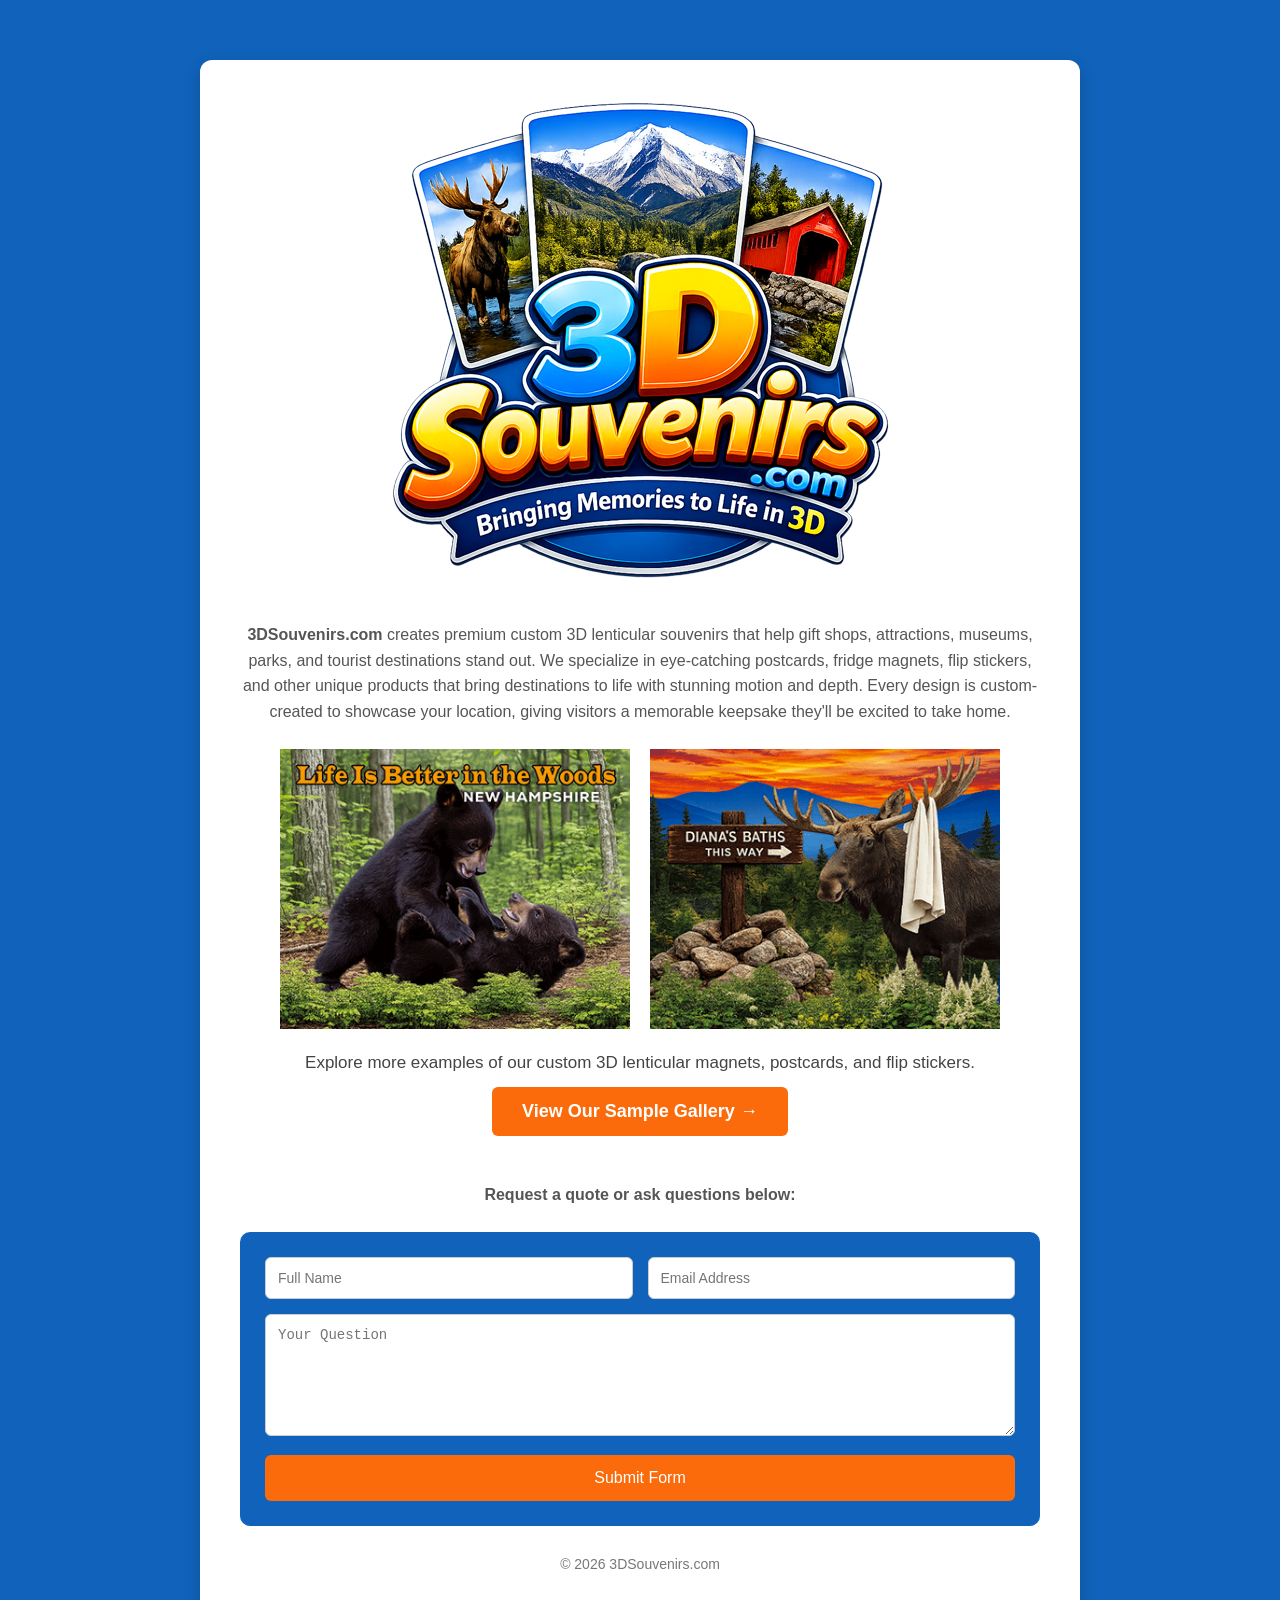
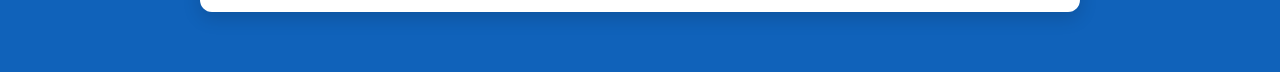
==== index.html @ df586d73 "Update index.html" ====
<!DOCTYPE html>
<html lang="en">
<head>
<meta charset="UTF-8">
<meta name="viewport" content="width=device-width, initial-scale=1.0">
<title>3DSouvenirs.com</title>

<!-- Google tag (gtag.js) -->
<script async src="https://www.googletagmanager.com/gtag/js?id=G-2M84R3ZYTQ"></script>
<script>
window.dataLayer = window.dataLayer || [];
function gtag(){dataLayer.push(arguments);}
gtag('js', new Date());
gtag('config', 'G-2M84R3ZYTQ');
</script>

<style>
body {
    font-family: Arial, sans-serif;
    margin: 0;
    padding: 0;
    background-color: #1062ba;
}

.container {
    max-width: 800px;
    margin: 60px auto;
    background: #ffffff;
    padding: 40px;
    border-radius: 12px;
    box-shadow: 0 6px 18px rgba(0,0,0,0.15);
    text-align: center;
}

img {
    max-width: 100%;
    height: auto;
    margin-bottom: 20px;
}

p {
    font-size: 16px;
    color: #555;
    line-height: 1.6;
    margin-bottom: 25px;
}

/* Sample Gallery */
.bear-gallery {
    display: flex;
    justify-content: center;
    gap: 20px;
    margin-bottom: 20px;
    flex-wrap: wrap;
}

.bear-gallery img {
    width: 48%;
    max-width: 350px;
    height: auto;
    margin-bottom: 0;
}

.sample-intro {
    margin-top: 20px;
    margin-bottom: 10px;
    font-size: 17px;
    color: #444;
}

.sample-button {
    display: inline-block;
    margin: 0 0 30px;
    padding: 14px 30px;
    background-color: #fb6b0b;
    color: #fff;
    text-decoration: none;
    font-size: 18px;
    font-weight: bold;
    border-radius: 6px;
    transition: background-color .2s ease, transform .2s ease;
}

.sample-button:hover {
    background-color: #1062ba;
    transform: translateY(-2px);
}

/* Form */
.form-wrapper {
    background-color: #1062ba;
    padding: 25px;
    border-radius: 10px;
    margin-top: 20px;
}

form {
    text-align: left;
}

.form-row {
    display: flex;
    gap: 15px;
    margin-bottom: 15px;
}

.form-row input {
    flex: 1;
}

input,
textarea {
    width: 100%;
    padding: 12px;
    border: 1px solid #ccc;
    border-radius: 6px;
    font-size: 14px;
    box-sizing: border-box;
    background: #fff;
}

textarea {
    resize: vertical;
}

button {
    width: 100%;
    padding: 14px;
    background-color: #fb6b0b;
    color: white;
    border: none;
    border-radius: 6px;
    font-size: 16px;
    cursor: pointer;
    transition: background-color .2s ease;
}

button:hover {
    background-color: #959595;
}

footer {
    margin-top: 30px;
    font-size: 14px;
    color: #777;
    text-align: center;
}

/* Mobile */
@media (max-width:600px) {

    .bear-gallery img {
        width: 100%;
    }

    .form-row {
        flex-direction: column;
    }

    .sample-button {
        display:block;
    }
}
</style>
</head>

<body>

<div class="container">

    <img src="3DSouvenirs.png" alt="3D Souvenirs">

    <p>
        <strong>3DSouvenirs.com</strong> creates premium custom 3D lenticular souvenirs that help gift shops, attractions, museums, parks, and tourist destinations stand out. We specialize in eye-catching postcards, fridge magnets, flip stickers, and other unique products that bring destinations to life with stunning motion and depth. Every design is custom-created to showcase your location, giving visitors a memorable keepsake they'll be excited to take home.
    </p>

    <div class="bear-gallery">
        <img src="3D-LifeIsBetter.gif" alt="Bear Magnet Sample">
        <img src="3D-DianasBaths.gif" alt="Diana's Baths Magnet Sample">
    </div>

    <p class="sample-intro">
        Explore more examples of our custom 3D lenticular magnets, postcards, and flip stickers.
    </p>

    <a href="/samples/" class="sample-button">
        View Our Sample Gallery →
    </a>

    <p><strong>Request a quote or ask questions below:</strong></p>

    <div class="form-wrapper">

        <form target="_blank" action="https://formsubmit.co/info@3dsouvenirs.com" method="POST">

            <div class="form-row">
                <input type="text" name="name" placeholder="Full Name" required>
                <input type="email" name="email" placeholder="Email Address" required>
            </div>

            <div style="margin-bottom:15px;">
                <textarea name="message" rows="6" placeholder="Your Question" required></textarea>
            </div>

            <button type="submit">Submit Form</button>

        </form>

    </div>

    <footer>
        © 2026 3DSouvenirs.com
    </footer>

</div>

</body>
</html>
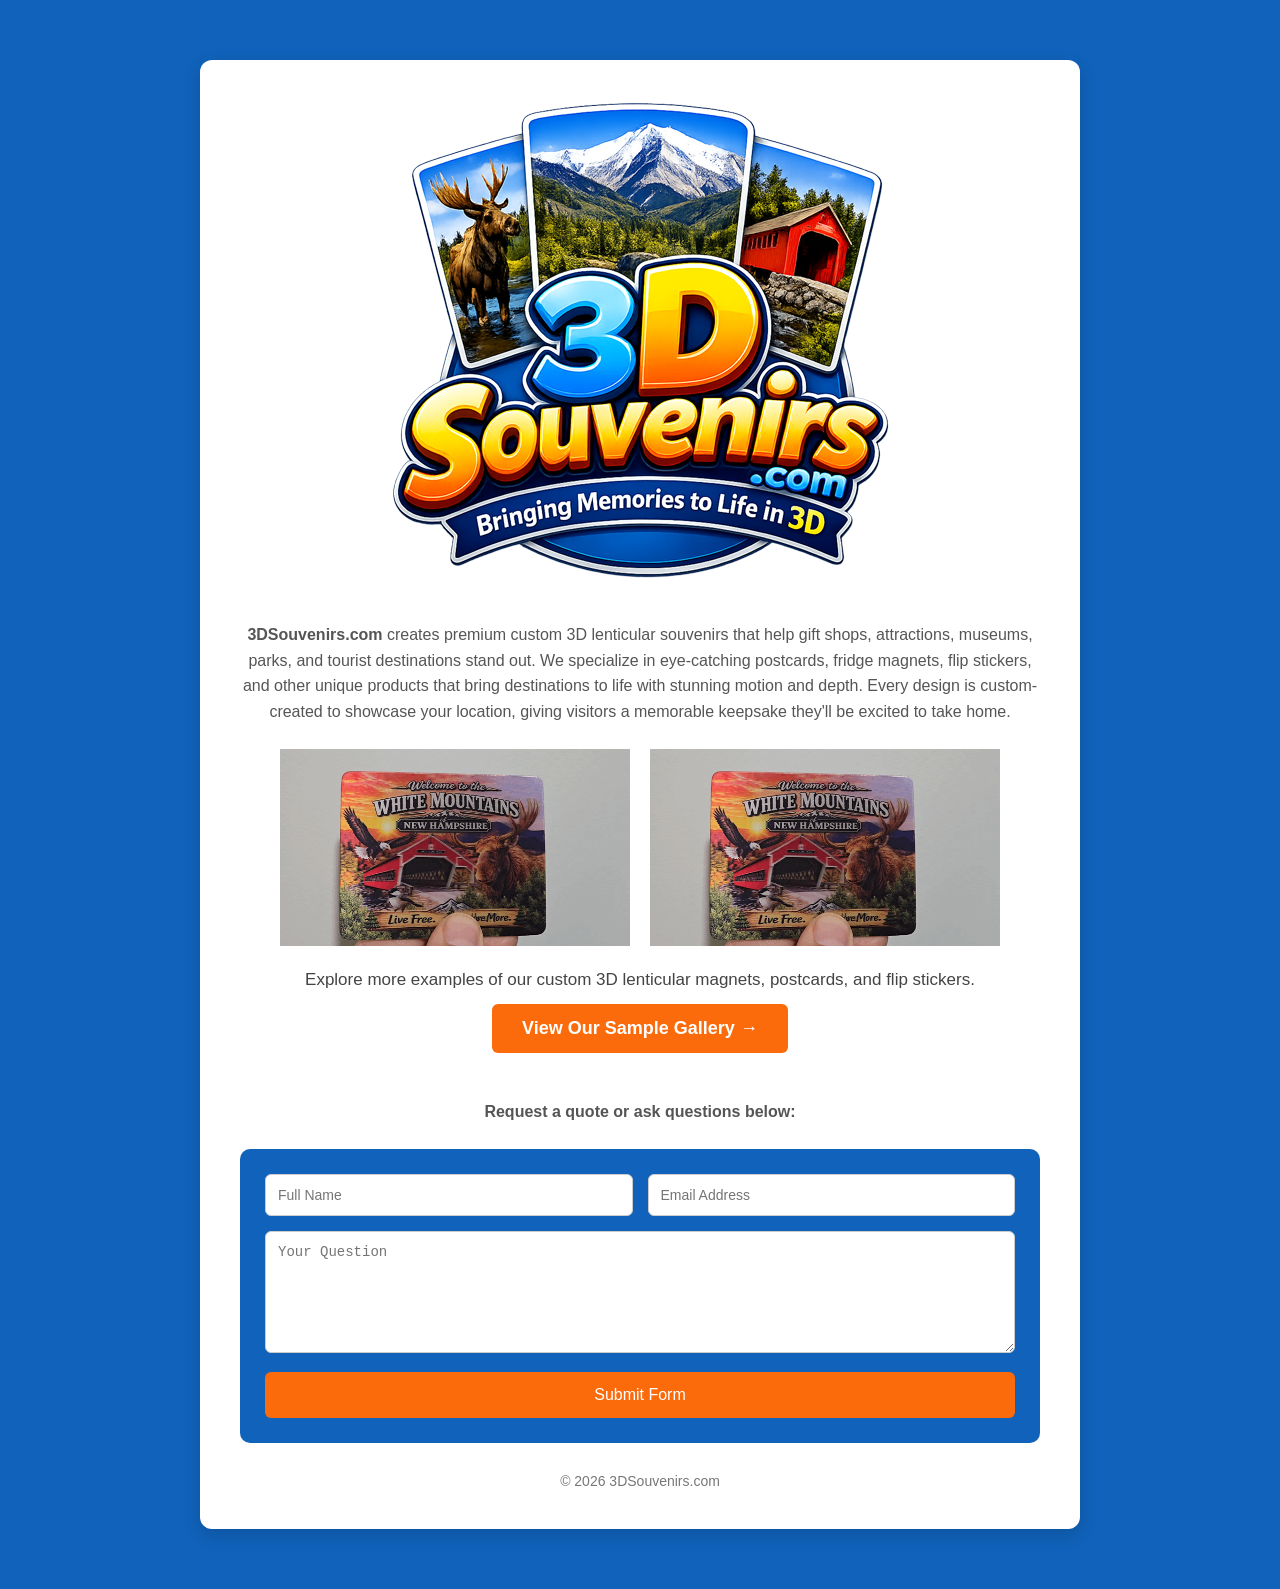
==== commit 56168640: "Replace bottom GIFs with sample.gif" ====
--- a/index.html
+++ b/index.html
@@ -175,8 +175,8 @@
     </p>
 
     <div class="bear-gallery">
-        <img src="3D-LifeIsBetter.gif" alt="Bear Magnet Sample">
-        <img src="3D-DianasBaths.gif" alt="Diana's Baths Magnet Sample">
+        <img src="sample.gif" alt="Sample Magnet">
+        <img src="sample.gif" alt="Sample Magnet">
     </div>
 
     <p class="sample-intro">
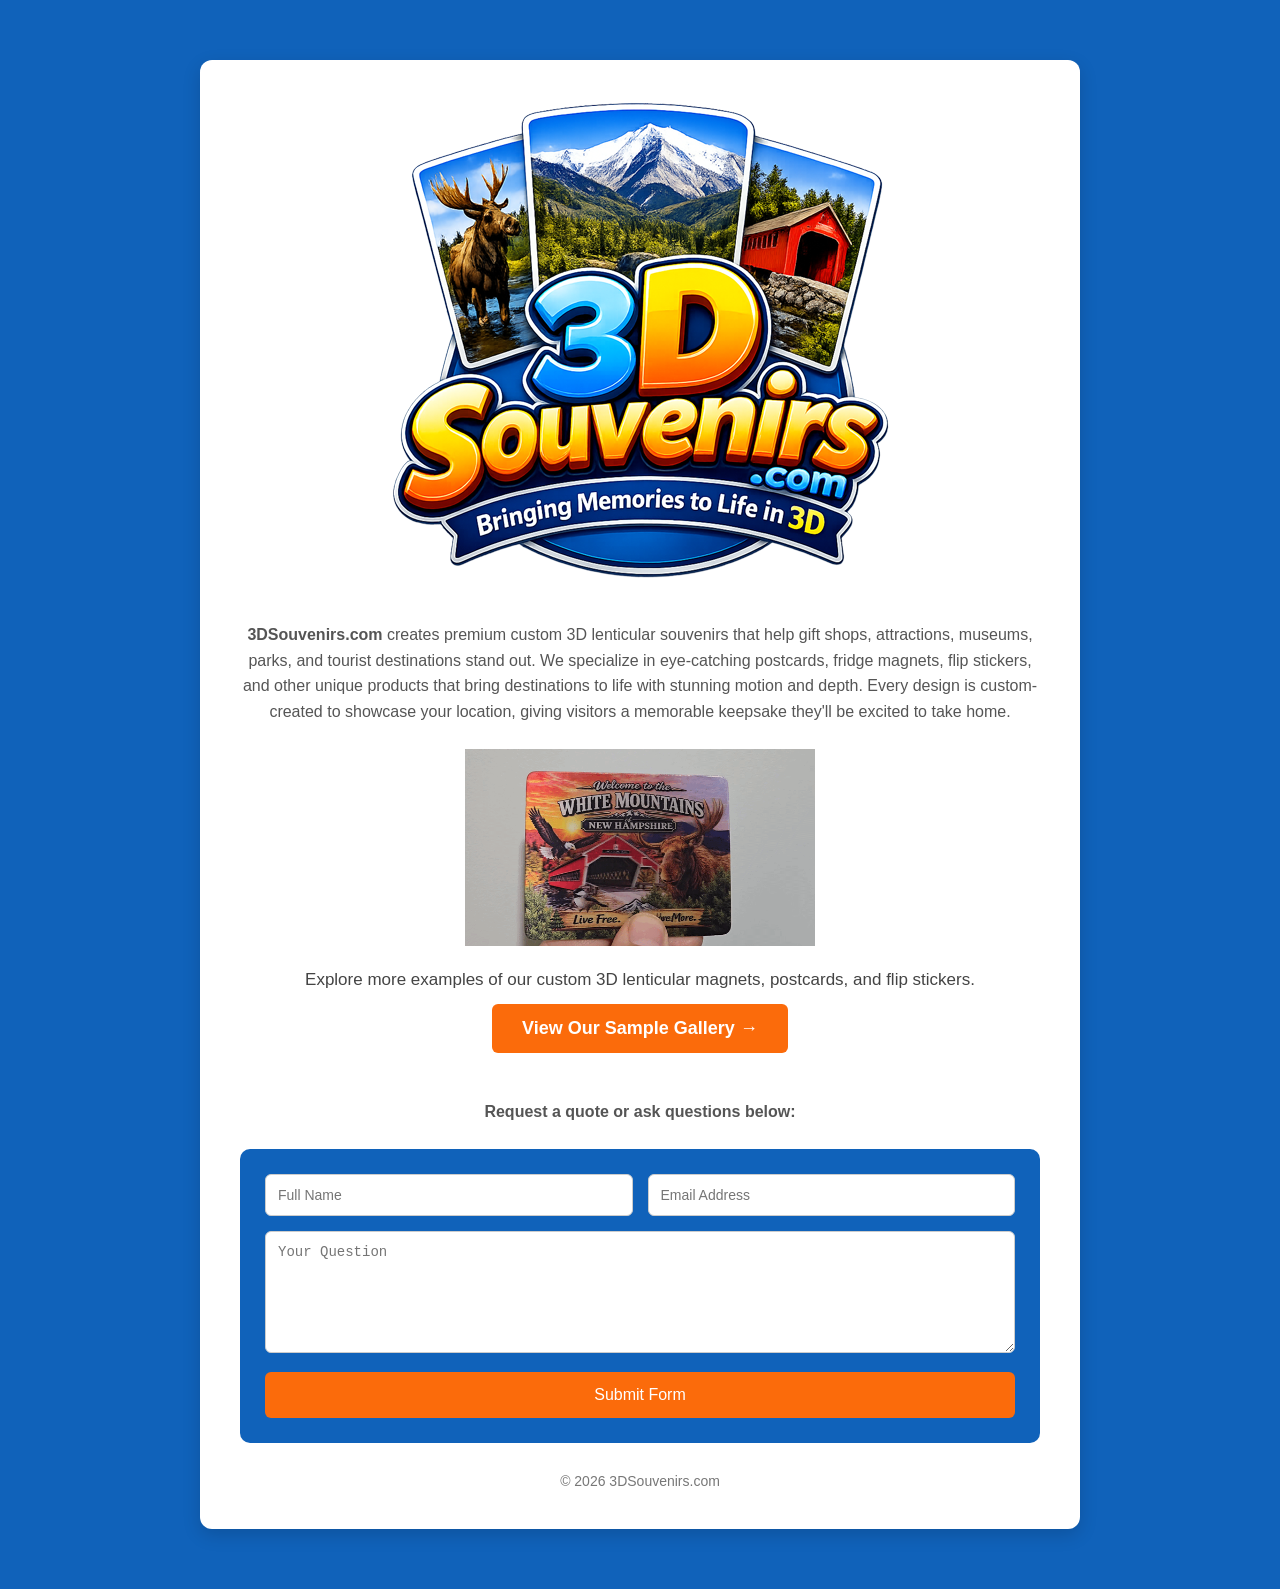
==== commit 7c02d62a: "Remove duplicate image tag in bear-gallery" ====
--- a/index.html
+++ b/index.html
@@ -176,7 +176,6 @@
 
     <div class="bear-gallery">
         <img src="sample.gif" alt="Sample Magnet">
-        <img src="sample.gif" alt="Sample Magnet">
     </div>
 
     <p class="sample-intro">
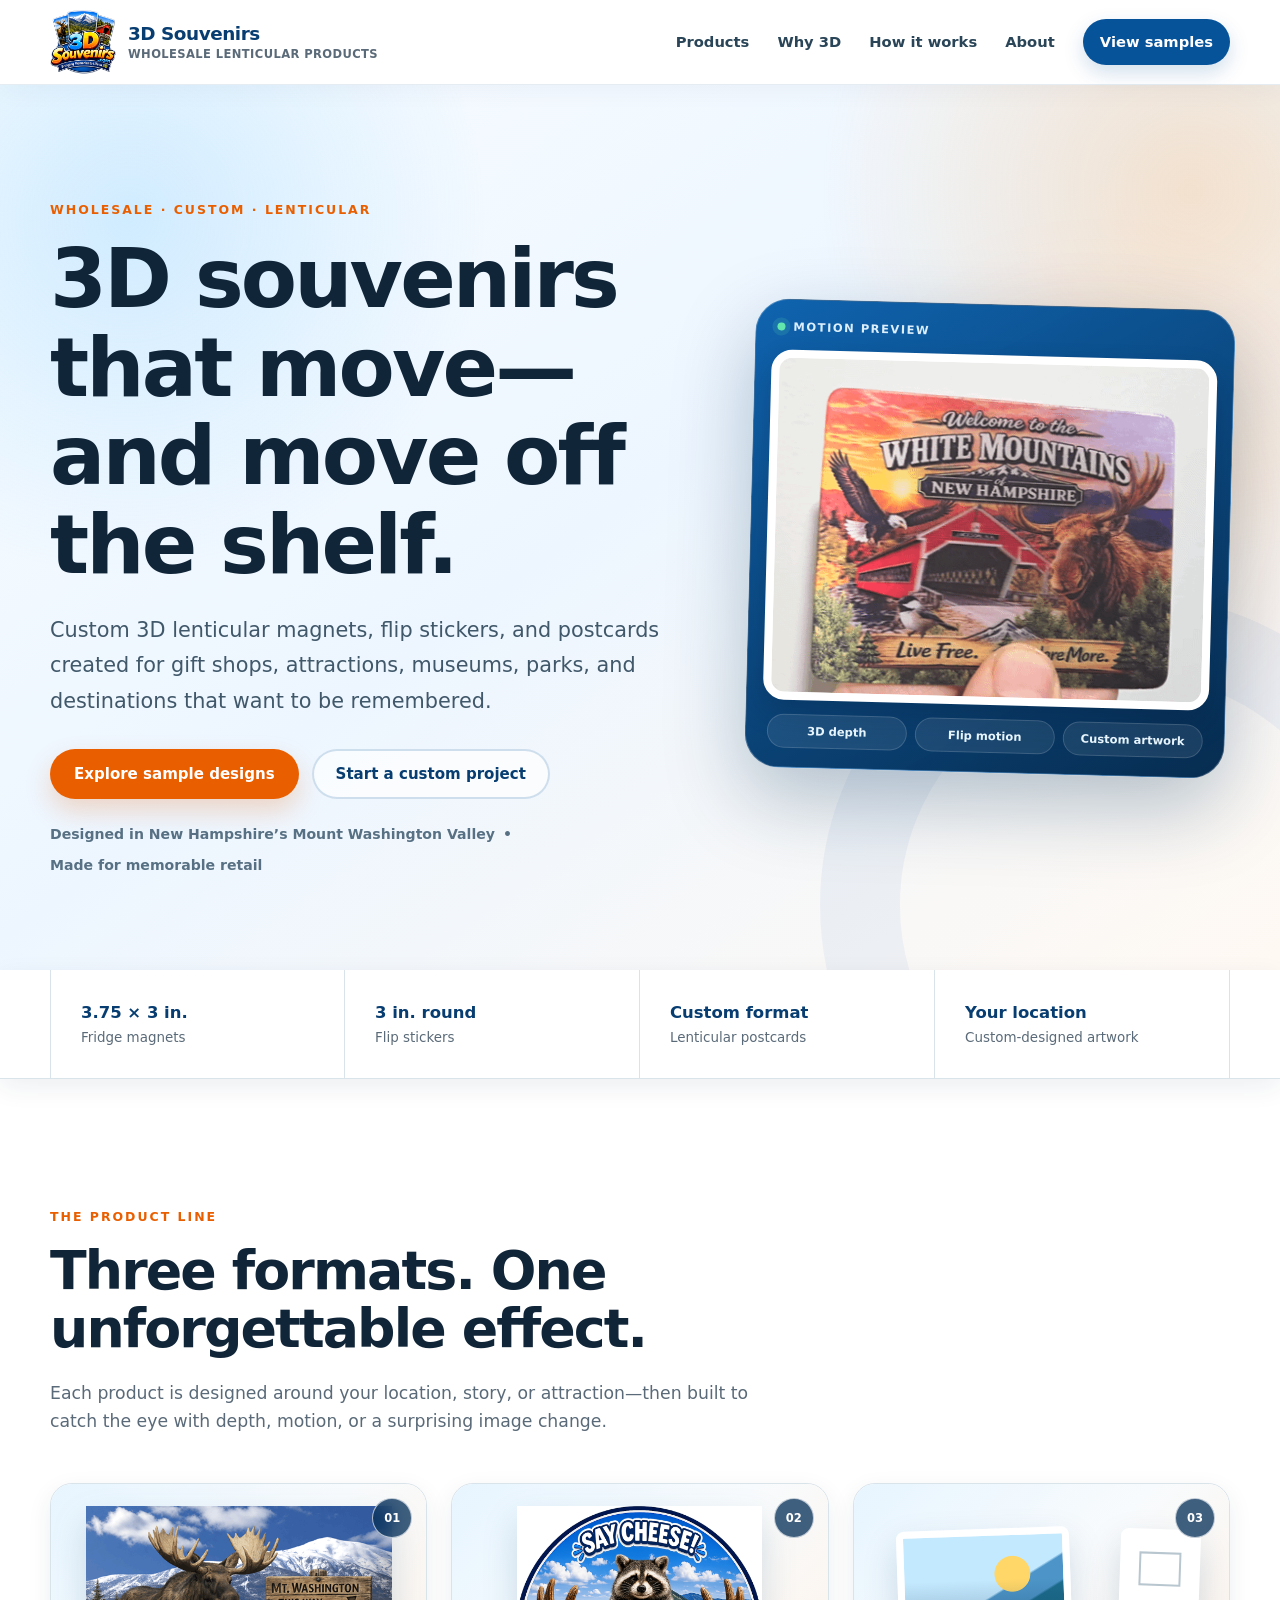
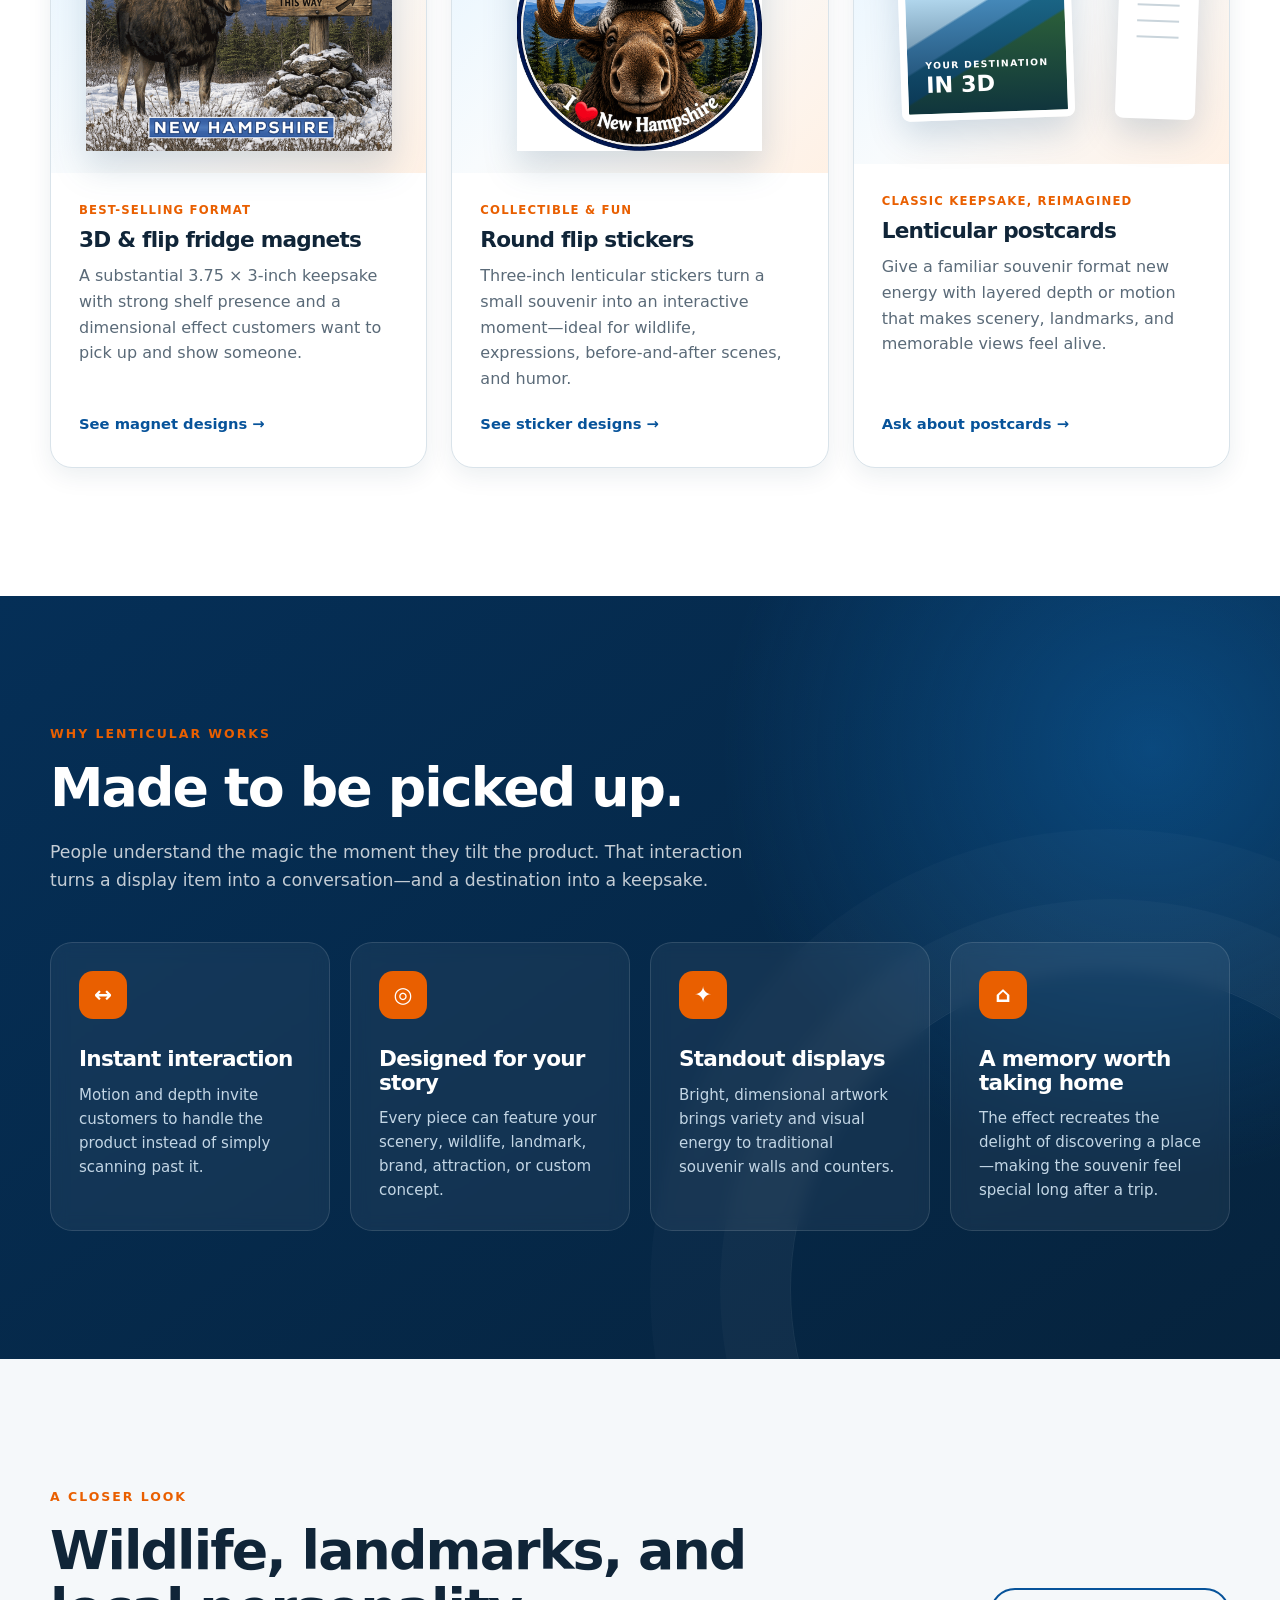
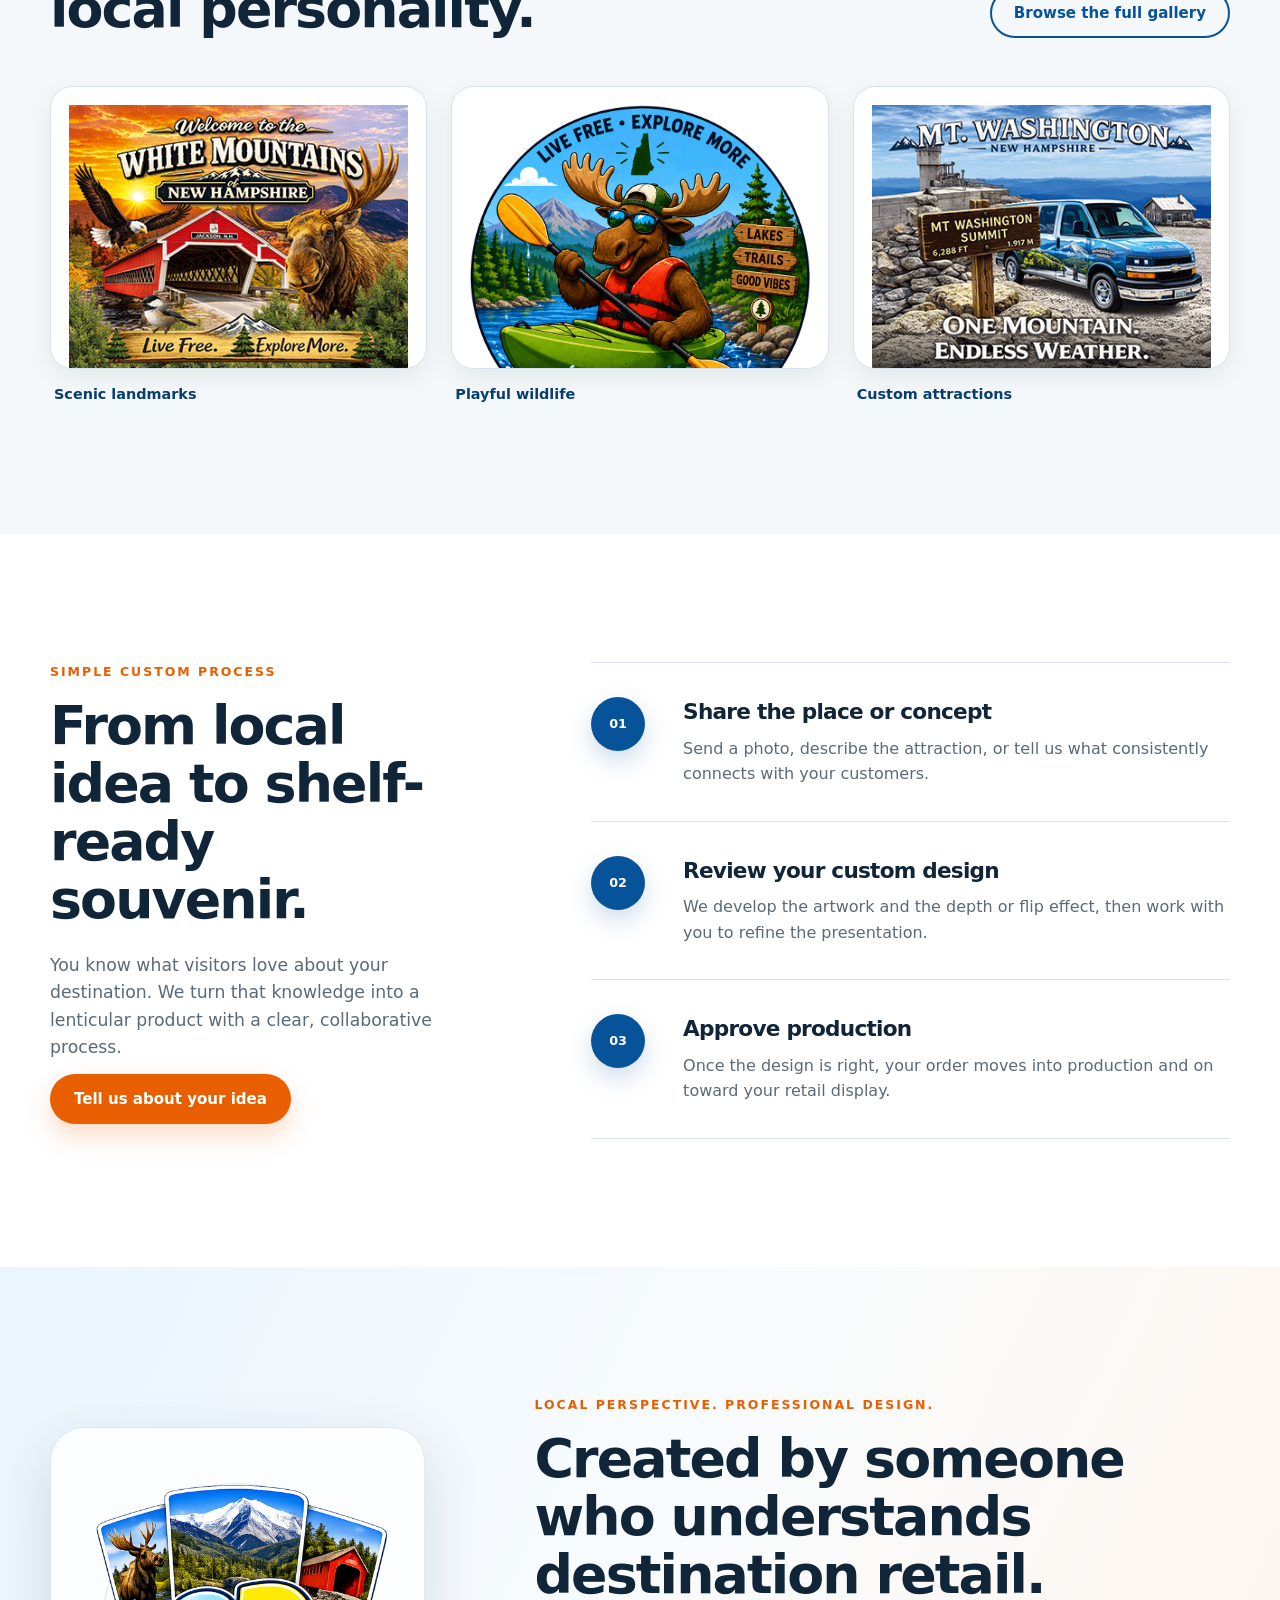
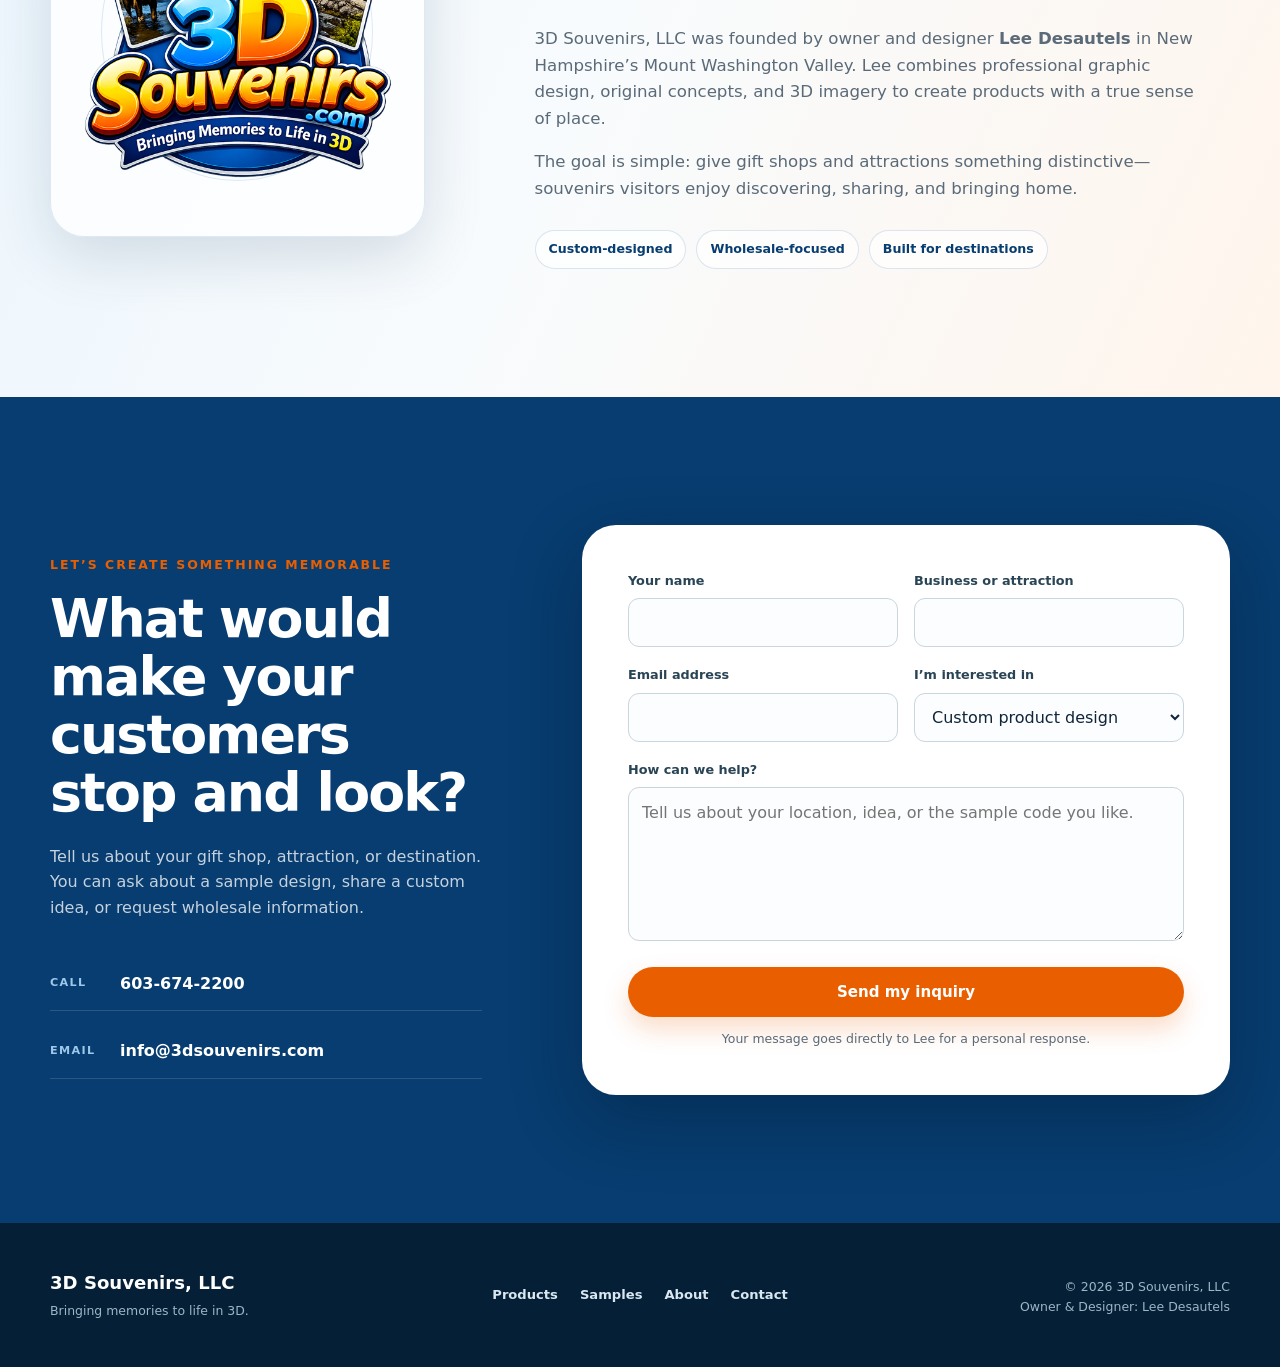
==== commit 7ea00f43: "Redesign wholesale souvenir website" ====
--- a/index.html
+++ b/index.html
@@ -1,217 +1,600 @@
 <!DOCTYPE html>
 <html lang="en">
 <head>
-<meta charset="UTF-8">
-<meta name="viewport" content="width=device-width, initial-scale=1.0">
-<title>3DSouvenirs.com</title>
-
-<!-- Google tag (gtag.js) -->
-<script async src="https://www.googletagmanager.com/gtag/js?id=G-2M84R3ZYTQ"></script>
-<script>
-window.dataLayer = window.dataLayer || [];
-function gtag(){dataLayer.push(arguments);}
-gtag('js', new Date());
-gtag('config', 'G-2M84R3ZYTQ');
-</script>
-
-<style>
-body {
-    font-family: Arial, sans-serif;
-    margin: 0;
-    padding: 0;
-    background-color: #1062ba;
-}
-
-.container {
-    max-width: 800px;
-    margin: 60px auto;
-    background: #ffffff;
-    padding: 40px;
-    border-radius: 12px;
-    box-shadow: 0 6px 18px rgba(0,0,0,0.15);
-    text-align: center;
-}
-
-img {
-    max-width: 100%;
-    height: auto;
-    margin-bottom: 20px;
-}
-
-p {
-    font-size: 16px;
-    color: #555;
-    line-height: 1.6;
-    margin-bottom: 25px;
-}
-
-/* Sample Gallery */
-.bear-gallery {
-    display: flex;
-    justify-content: center;
-    gap: 20px;
-    margin-bottom: 20px;
-    flex-wrap: wrap;
-}
-
-.bear-gallery img {
-    width: 48%;
-    max-width: 350px;
-    height: auto;
-    margin-bottom: 0;
-}
-
-.sample-intro {
-    margin-top: 20px;
-    margin-bottom: 10px;
-    font-size: 17px;
-    color: #444;
-}
-
-.sample-button {
-    display: inline-block;
-    margin: 0 0 30px;
-    padding: 14px 30px;
-    background-color: #fb6b0b;
-    color: #fff;
-    text-decoration: none;
-    font-size: 18px;
-    font-weight: bold;
-    border-radius: 6px;
-    transition: background-color .2s ease, transform .2s ease;
-}
-
-.sample-button:hover {
-    background-color: #1062ba;
-    transform: translateY(-2px);
-}
-
-/* Form */
-.form-wrapper {
-    background-color: #1062ba;
-    padding: 25px;
-    border-radius: 10px;
-    margin-top: 20px;
-}
-
-form {
-    text-align: left;
-}
-
-.form-row {
-    display: flex;
-    gap: 15px;
-    margin-bottom: 15px;
-}
-
-.form-row input {
-    flex: 1;
-}
-
-input,
-textarea {
-    width: 100%;
-    padding: 12px;
-    border: 1px solid #ccc;
-    border-radius: 6px;
-    font-size: 14px;
-    box-sizing: border-box;
-    background: #fff;
-}
-
-textarea {
-    resize: vertical;
-}
-
-button {
-    width: 100%;
-    padding: 14px;
-    background-color: #fb6b0b;
-    color: white;
-    border: none;
-    border-radius: 6px;
-    font-size: 16px;
-    cursor: pointer;
-    transition: background-color .2s ease;
-}
-
-button:hover {
-    background-color: #959595;
-}
-
-footer {
-    margin-top: 30px;
-    font-size: 14px;
-    color: #777;
-    text-align: center;
-}
-
-/* Mobile */
-@media (max-width:600px) {
-
-    .bear-gallery img {
-        width: 100%;
+    <meta charset="UTF-8">
+    <meta name="viewport" content="width=device-width, initial-scale=1">
+
+    <title>Wholesale 3D Lenticular Souvenirs | 3D Souvenirs</title>
+    <meta
+        name="description"
+        content="Custom wholesale 3D lenticular magnets, flip stickers, and postcards for gift shops, attractions, museums, parks, and tourist destinations."
+    >
+    <link rel="canonical" href="https://3dsouvenirs.com/">
+    <meta name="theme-color" content="#07539a">
+
+    <meta property="og:type" content="website">
+    <meta property="og:title" content="Wholesale 3D Lenticular Souvenirs | 3D Souvenirs">
+    <meta
+        property="og:description"
+        content="Custom lenticular souvenirs with eye-catching depth and motion—created to make destinations memorable and help gift-shop displays stand out."
+    >
+    <meta property="og:url" content="https://3dsouvenirs.com/">
+    <meta property="og:image" content="https://3dsouvenirs.com/3DSouvenirs.png">
+    <meta property="og:site_name" content="3D Souvenirs">
+
+    <meta name="twitter:card" content="summary_large_image">
+    <meta name="twitter:title" content="Wholesale 3D Lenticular Souvenirs">
+    <meta
+        name="twitter:description"
+        content="Custom magnets, flip stickers, and postcards for gift shops, attractions, and destinations."
+    >
+    <meta name="twitter:image" content="https://3dsouvenirs.com/3DSouvenirs.png">
+
+    <link rel="icon" href="/3DSouvenirs.png" type="image/png">
+    <link rel="stylesheet" href="/assets/site.css">
+    <script src="/assets/site.js" defer></script>
+
+    <!-- Google tag (gtag.js) -->
+    <script async src="https://www.googletagmanager.com/gtag/js?id=G-2M84R3ZYTQ"></script>
+    <script>
+        window.dataLayer = window.dataLayer || [];
+        function gtag(){dataLayer.push(arguments);}
+        gtag("js", new Date());
+        gtag("config", "G-2M84R3ZYTQ");
+    </script>
+
+    <script type="application/ld+json">
+    {
+        "@context": "https://schema.org",
+        "@type": "Organization",
+        "name": "3D Souvenirs, LLC",
+        "url": "https://3dsouvenirs.com/",
+        "logo": "https://3dsouvenirs.com/3DSouvenirs.png",
+        "email": "info@3dsouvenirs.com",
+        "telephone": "+1-603-674-2200",
+        "founder": {
+            "@type": "Person",
+            "name": "Lee Desautels"
+        },
+        "description": "Custom wholesale 3D lenticular magnets, flip stickers, and postcards for gift shops, attractions, museums, parks, and tourist destinations.",
+        "areaServed": "United States",
+        "knowsAbout": [
+            "3D lenticular magnets",
+            "lenticular flip stickers",
+            "lenticular postcards",
+            "custom wholesale souvenirs"
+        ]
     }
-
-    .form-row {
-        flex-direction: column;
-    }
-
-    .sample-button {
-        display:block;
-    }
-}
-</style>
+    </script>
 </head>
 
 <body>
-
-<div class="container">
-
-    <img src="3DSouvenirs.png" alt="3D Souvenirs">
-
-    <p>
-        <strong>3DSouvenirs.com</strong> creates premium custom 3D lenticular souvenirs that help gift shops, attractions, museums, parks, and tourist destinations stand out. We specialize in eye-catching postcards, fridge magnets, flip stickers, and other unique products that bring destinations to life with stunning motion and depth. Every design is custom-created to showcase your location, giving visitors a memorable keepsake they'll be excited to take home.
-    </p>
-
-    <div class="bear-gallery">
-        <img src="sample.gif" alt="Sample Magnet">
-    </div>
-
-    <p class="sample-intro">
-        Explore more examples of our custom 3D lenticular magnets, postcards, and flip stickers.
-    </p>
-
-    <a href="/samples/" class="sample-button">
-        View Our Sample Gallery →
-    </a>
-
-    <p><strong>Request a quote or ask questions below:</strong></p>
-
-    <div class="form-wrapper">
-
-        <form target="_blank" action="https://formsubmit.co/info@3dsouvenirs.com" method="POST">
-
-            <div class="form-row">
-                <input type="text" name="name" placeholder="Full Name" required>
-                <input type="email" name="email" placeholder="Email Address" required>
-            </div>
-
-            <div style="margin-bottom:15px;">
-                <textarea name="message" rows="6" placeholder="Your Question" required></textarea>
-            </div>
-
-            <button type="submit">Submit Form</button>
-
-        </form>
-
-    </div>
-
-    <footer>
-        © 2026 3DSouvenirs.com
+    <a class="skip-link" href="#main-content">Skip to main content</a>
+
+    <header class="site-header">
+        <div class="shell header-inner">
+            <a class="brand" href="/" aria-label="3D Souvenirs home">
+                <img
+                    class="brand-logo"
+                    src="/3DSouvenirs.png"
+                    width="500"
+                    height="482"
+                    alt=""
+                >
+                <span class="brand-copy">
+                    <strong>3D Souvenirs</strong>
+                    <span>Wholesale lenticular products</span>
+                </span>
+            </a>
+
+            <button
+                class="menu-toggle"
+                type="button"
+                aria-expanded="false"
+                aria-controls="site-navigation"
+            >
+                <span class="menu-toggle-label">Menu</span>
+                <span class="menu-lines" aria-hidden="true"></span>
+            </button>
+
+            <nav class="site-nav" id="site-navigation" aria-label="Primary navigation">
+                <a href="#products">Products</a>
+                <a href="#why-3d">Why 3D</a>
+                <a href="#process">How it works</a>
+                <a href="#about">About</a>
+                <a class="nav-cta" href="/samples/">View samples</a>
+            </nav>
+        </div>
+    </header>
+
+    <main id="main-content">
+        <section class="hero">
+            <div class="shell hero-grid">
+                <div class="hero-copy">
+                    <p class="eyebrow">Wholesale · Custom · Lenticular</p>
+                    <h1>3D souvenirs that move—and move off the shelf.</h1>
+                    <p class="hero-intro">
+                        Custom 3D lenticular magnets, flip stickers, and postcards
+                        created for gift shops, attractions, museums, parks, and
+                        destinations that want to be remembered.
+                    </p>
+
+                    <div class="button-row">
+                        <a class="button button-primary" href="/samples/">
+                            Explore sample designs
+                        </a>
+                        <a class="button button-secondary" href="#contact">
+                            Start a custom project
+                        </a>
+                    </div>
+
+                    <p class="hero-note">
+                        Designed in New Hampshire’s Mount Washington Valley
+                        <span aria-hidden="true">•</span>
+                        Made for memorable retail
+                    </p>
+                </div>
+
+                <div class="hero-visual" aria-label="Animated lenticular souvenir example">
+                    <div class="motion-card">
+                        <div class="motion-card-topline">
+                            <span class="live-dot" aria-hidden="true"></span>
+                            Motion preview
+                        </div>
+                        <div class="motion-frame">
+                            <img
+                                src="/sample.gif"
+                                width="464"
+                                height="360"
+                                alt="Animated example showing the changing view of a custom lenticular souvenir"
+                            >
+                        </div>
+                        <div class="motion-features" aria-label="Product features">
+                            <span>3D depth</span>
+                            <span>Flip motion</span>
+                            <span>Custom artwork</span>
+                        </div>
+                    </div>
+                </div>
+            </div>
+        </section>
+
+        <section class="spec-strip" aria-label="Core product formats">
+            <div class="shell spec-grid">
+                <div>
+                    <strong>3.75 × 3 in.</strong>
+                    <span>Fridge magnets</span>
+                </div>
+                <div>
+                    <strong>3 in. round</strong>
+                    <span>Flip stickers</span>
+                </div>
+                <div>
+                    <strong>Custom format</strong>
+                    <span>Lenticular postcards</span>
+                </div>
+                <div>
+                    <strong>Your location</strong>
+                    <span>Custom-designed artwork</span>
+                </div>
+            </div>
+        </section>
+
+        <section class="section" id="products">
+            <div class="shell">
+                <div class="section-heading">
+                    <p class="eyebrow">The product line</p>
+                    <h2>Three formats. One unforgettable effect.</h2>
+                    <p>
+                        Each product is designed around your location, story, or
+                        attraction—then built to catch the eye with depth, motion,
+                        or a surprising image change.
+                    </p>
+                </div>
+
+                <div class="product-grid">
+                    <article class="product-card">
+                        <div class="product-number" aria-hidden="true">01</div>
+                        <div class="product-image landscape">
+                            <img
+                                src="/samples/moose_washington.gif"
+                                width="500"
+                                height="400"
+                                loading="lazy"
+                                decoding="async"
+                                alt="Animated Mount Washington moose magnet design"
+                            >
+                        </div>
+                        <div class="product-card-copy">
+                            <p class="product-kicker">Best-selling format</p>
+                            <h3>3D &amp; flip fridge magnets</h3>
+                            <p>
+                                A substantial 3.75 × 3-inch keepsake with strong
+                                shelf presence and a dimensional effect customers
+                                want to pick up and show someone.
+                            </p>
+                            <a class="text-link" href="/samples/#magnets">
+                                See magnet designs <span aria-hidden="true">→</span>
+                            </a>
+                        </div>
+                    </article>
+
+                    <article class="product-card">
+                        <div class="product-number" aria-hidden="true">02</div>
+                        <div class="product-image">
+                            <img
+                                src="/samples/say_cheese_sticker.gif"
+                                width="900"
+                                height="900"
+                                loading="lazy"
+                                decoding="async"
+                                alt="Animated moose and raccoon flip sticker design"
+                            >
+                        </div>
+                        <div class="product-card-copy">
+                            <p class="product-kicker">Collectible &amp; fun</p>
+                            <h3>Round flip stickers</h3>
+                            <p>
+                                Three-inch lenticular stickers turn a small souvenir
+                                into an interactive moment—ideal for wildlife,
+                                expressions, before-and-after scenes, and humor.
+                            </p>
+                            <a class="text-link" href="/samples/#stickers">
+                                See sticker designs <span aria-hidden="true">→</span>
+                            </a>
+                        </div>
+                    </article>
+
+                    <article class="product-card">
+                        <div class="product-number" aria-hidden="true">03</div>
+                        <div class="postcard-visual" aria-hidden="true">
+                            <div class="postcard-scene">
+                                <span>YOUR DESTINATION</span>
+                                <strong>IN 3D</strong>
+                            </div>
+                            <div class="postcard-lines">
+                                <i></i><i></i><i></i>
+                            </div>
+                        </div>
+                        <div class="product-card-copy">
+                            <p class="product-kicker">Classic keepsake, reimagined</p>
+                            <h3>Lenticular postcards</h3>
+                            <p>
+                                Give a familiar souvenir format new energy with
+                                layered depth or motion that makes scenery,
+                                landmarks, and memorable views feel alive.
+                            </p>
+                            <a class="text-link" href="#contact">
+                                Ask about postcards <span aria-hidden="true">→</span>
+                            </a>
+                        </div>
+                    </article>
+                </div>
+            </div>
+        </section>
+
+        <section class="section section-dark" id="why-3d">
+            <div class="shell">
+                <div class="section-heading section-heading-light">
+                    <p class="eyebrow">Why lenticular works</p>
+                    <h2>Made to be picked up.</h2>
+                    <p>
+                        People understand the magic the moment they tilt the
+                        product. That interaction turns a display item into a
+                        conversation—and a destination into a keepsake.
+                    </p>
+                </div>
+
+                <div class="benefit-grid">
+                    <article>
+                        <span class="benefit-icon" aria-hidden="true">↔</span>
+                        <h3>Instant interaction</h3>
+                        <p>
+                            Motion and depth invite customers to handle the product
+                            instead of simply scanning past it.
+                        </p>
+                    </article>
+                    <article>
+                        <span class="benefit-icon" aria-hidden="true">◎</span>
+                        <h3>Designed for your story</h3>
+                        <p>
+                            Every piece can feature your scenery, wildlife,
+                            landmark, brand, attraction, or custom concept.
+                        </p>
+                    </article>
+                    <article>
+                        <span class="benefit-icon" aria-hidden="true">✦</span>
+                        <h3>Standout displays</h3>
+                        <p>
+                            Bright, dimensional artwork brings variety and visual
+                            energy to traditional souvenir walls and counters.
+                        </p>
+                    </article>
+                    <article>
+                        <span class="benefit-icon" aria-hidden="true">⌂</span>
+                        <h3>A memory worth taking home</h3>
+                        <p>
+                            The effect recreates the delight of discovering a
+                            place—making the souvenir feel special long after a trip.
+                        </p>
+                    </article>
+                </div>
+            </div>
+        </section>
+
+        <section class="section featured-section" aria-labelledby="featured-title">
+            <div class="shell">
+                <div class="section-heading split-heading">
+                    <div>
+                        <p class="eyebrow">A closer look</p>
+                        <h2 id="featured-title">Wildlife, landmarks, and local personality.</h2>
+                    </div>
+                    <a class="button button-outline" href="/samples/">
+                        Browse the full gallery
+                    </a>
+                </div>
+
+                <div class="featured-grid">
+                    <figure>
+                        <div>
+                            <img
+                                src="/samples/covered_bridge.gif"
+                                width="375"
+                                height="300"
+                                loading="lazy"
+                                decoding="async"
+                                alt="Animated New Hampshire covered bridge magnet"
+                            >
+                        </div>
+                        <figcaption>Scenic landmarks</figcaption>
+                    </figure>
+                    <figure>
+                        <div>
+                            <img
+                                src="/samples/paddle_moose.gif"
+                                width="900"
+                                height="900"
+                                loading="lazy"
+                                decoding="async"
+                                alt="Animated New Hampshire paddle moose sticker"
+                            >
+                        </div>
+                        <figcaption>Playful wildlife</figcaption>
+                    </figure>
+                    <figure>
+                        <div>
+                            <img
+                                src="/samples/auto_road.gif"
+                                width="375"
+                                height="300"
+                                loading="lazy"
+                                decoding="async"
+                                alt="Animated Mount Washington Auto Road magnet"
+                            >
+                        </div>
+                        <figcaption>Custom attractions</figcaption>
+                    </figure>
+                </div>
+            </div>
+        </section>
+
+        <section class="section process-section" id="process">
+            <div class="shell process-layout">
+                <div class="section-heading">
+                    <p class="eyebrow">Simple custom process</p>
+                    <h2>From local idea to shelf-ready souvenir.</h2>
+                    <p>
+                        You know what visitors love about your destination. We turn
+                        that knowledge into a lenticular product with a clear,
+                        collaborative process.
+                    </p>
+                    <a class="button button-primary" href="#contact">
+                        Tell us about your idea
+                    </a>
+                </div>
+
+                <ol class="process-list">
+                    <li>
+                        <span>01</span>
+                        <div>
+                            <h3>Share the place or concept</h3>
+                            <p>
+                                Send a photo, describe the attraction, or tell us
+                                what consistently connects with your customers.
+                            </p>
+                        </div>
+                    </li>
+                    <li>
+                        <span>02</span>
+                        <div>
+                            <h3>Review your custom design</h3>
+                            <p>
+                                We develop the artwork and the depth or flip effect,
+                                then work with you to refine the presentation.
+                            </p>
+                        </div>
+                    </li>
+                    <li>
+                        <span>03</span>
+                        <div>
+                            <h3>Approve production</h3>
+                            <p>
+                                Once the design is right, your order moves into
+                                production and on toward your retail display.
+                            </p>
+                        </div>
+                    </li>
+                </ol>
+            </div>
+        </section>
+
+        <section class="section about-section" id="about">
+            <div class="shell about-grid">
+                <div class="about-mark">
+                    <img
+                        src="/3DSouvenirs.png"
+                        width="500"
+                        height="482"
+                        loading="lazy"
+                        alt="3D Souvenirs — Bringing Memories to Life in 3D"
+                    >
+                </div>
+                <div>
+                    <p class="eyebrow">Local perspective. Professional design.</p>
+                    <h2>Created by someone who understands destination retail.</h2>
+                    <p>
+                        3D Souvenirs, LLC was founded by owner and designer
+                        <strong>Lee Desautels</strong> in New Hampshire’s Mount
+                        Washington Valley. Lee combines professional graphic design,
+                        original concepts, and 3D imagery to create products with a
+                        true sense of place.
+                    </p>
+                    <p>
+                        The goal is simple: give gift shops and attractions something
+                        distinctive—souvenirs visitors enjoy discovering, sharing,
+                        and bringing home.
+                    </p>
+                    <div class="about-points" aria-label="Company strengths">
+                        <span>Custom-designed</span>
+                        <span>Wholesale-focused</span>
+                        <span>Built for destinations</span>
+                    </div>
+                </div>
+            </div>
+        </section>
+
+        <section class="contact-section" id="contact">
+            <div class="shell contact-grid">
+                <div class="contact-copy">
+                    <p class="eyebrow">Let’s create something memorable</p>
+                    <h2>What would make your customers stop and look?</h2>
+                    <p>
+                        Tell us about your gift shop, attraction, or destination.
+                        You can ask about a sample design, share a custom idea, or
+                        request wholesale information.
+                    </p>
+
+                    <div class="contact-details">
+                        <a href="tel:+16036742200">
+                            <span>Call</span>
+                            603-674-2200
+                        </a>
+                        <a href="mailto:info@3dsouvenirs.com">
+                            <span>Email</span>
+                            info@3dsouvenirs.com
+                        </a>
+                    </div>
+                </div>
+
+                <div class="form-panel">
+                    <form action="https://formsubmit.co/info@3dsouvenirs.com" method="POST">
+                        <input
+                            type="hidden"
+                            name="_subject"
+                            value="New inquiry from 3DSouvenirs.com"
+                        >
+                        <input type="hidden" name="_template" value="table">
+                        <input type="hidden" name="_captcha" value="false">
+                        <input
+                            type="hidden"
+                            name="_next"
+                            value="https://3dsouvenirs.com/thanks/"
+                        >
+                        <input
+                            class="honeypot"
+                            type="text"
+                            name="_honey"
+                            tabindex="-1"
+                            autocomplete="off"
+                            aria-hidden="true"
+                        >
+
+                        <div class="form-row">
+                            <div class="field">
+                                <label for="name">Your name</label>
+                                <input
+                                    id="name"
+                                    type="text"
+                                    name="name"
+                                    autocomplete="name"
+                                    required
+                                >
+                            </div>
+                            <div class="field">
+                                <label for="business">Business or attraction</label>
+                                <input
+                                    id="business"
+                                    type="text"
+                                    name="business"
+                                    autocomplete="organization"
+                                >
+                            </div>
+                        </div>
+
+                        <div class="form-row">
+                            <div class="field">
+                                <label for="email">Email address</label>
+                                <input
+                                    id="email"
+                                    type="email"
+                                    name="email"
+                                    autocomplete="email"
+                                    required
+                                >
+                            </div>
+                            <div class="field">
+                                <label for="interest">I’m interested in</label>
+                                <select id="interest" name="interest">
+                                    <option value="Custom product design">Custom product design</option>
+                                    <option value="An existing sample design">An existing sample design</option>
+                                    <option value="Fridge magnets">Fridge magnets</option>
+                                    <option value="Flip stickers">Flip stickers</option>
+                                    <option value="Lenticular postcards">Lenticular postcards</option>
+                                    <option value="Wholesale information">Wholesale information</option>
+                                </select>
+                            </div>
+                        </div>
+
+                        <div class="field">
+                            <label for="message">How can we help?</label>
+                            <textarea
+                                id="message"
+                                name="message"
+                                rows="5"
+                                placeholder="Tell us about your location, idea, or the sample code you like."
+                                required
+                            ></textarea>
+                        </div>
+
+                        <button class="button button-primary form-submit" type="submit">
+                            Send my inquiry
+                        </button>
+                        <p class="form-note">
+                            Your message goes directly to Lee for a personal response.
+                        </p>
+                    </form>
+                </div>
+            </div>
+        </section>
+    </main>
+
+    <footer class="site-footer">
+        <div class="shell footer-grid">
+            <div>
+                <a class="footer-brand" href="/">3D Souvenirs, LLC</a>
+                <p>Bringing memories to life in 3D.</p>
+            </div>
+            <nav aria-label="Footer navigation">
+                <a href="#products">Products</a>
+                <a href="/samples/">Samples</a>
+                <a href="#about">About</a>
+                <a href="#contact">Contact</a>
+            </nav>
+            <p class="copyright">
+                © <span data-current-year>2026</span> 3D Souvenirs, LLC<br>
+                Owner &amp; Designer: Lee Desautels
+            </p>
+        </div>
     </footer>
-
-</div>
-
 </body>
 </html>
--- a/assets/site.css
+++ b/assets/site.css
@@ -0,0 +1,1844 @@
+:root {
+    --blue-950: #052f57;
+    --blue-900: #073d70;
+    --blue-800: #07539a;
+    --blue-700: #0b67ba;
+    --blue-100: #e8f4ff;
+    --orange-600: #e95f00;
+    --orange-500: #fb750c;
+    --orange-100: #fff0e3;
+    --ink: #102538;
+    --muted: #5a6a78;
+    --line: #d9e3ea;
+    --paper: #ffffff;
+    --canvas: #f5f8fa;
+    --success: #1f815c;
+    --shadow-sm: 0 8px 24px rgba(7, 46, 80, 0.08);
+    --shadow-md: 0 20px 60px rgba(4, 39, 70, 0.14);
+    --radius-sm: 12px;
+    --radius-md: 22px;
+    --radius-lg: 34px;
+    --shell: 1180px;
+}
+
+*,
+*::before,
+*::after {
+    box-sizing: border-box;
+}
+
+html {
+    scroll-behavior: smooth;
+    scroll-padding-top: 100px;
+}
+
+body {
+    margin: 0;
+    color: var(--ink);
+    background: var(--paper);
+    font-family:
+        Inter, ui-sans-serif, system-ui, -apple-system, BlinkMacSystemFont,
+        "Segoe UI", sans-serif;
+    font-size: 16px;
+    line-height: 1.6;
+    text-rendering: optimizeLegibility;
+}
+
+body.menu-open {
+    overflow: hidden;
+}
+
+img {
+    display: block;
+    max-width: 100%;
+    height: auto;
+}
+
+a {
+    color: inherit;
+}
+
+button,
+input,
+select,
+textarea {
+    font: inherit;
+}
+
+button,
+a {
+    -webkit-tap-highlight-color: transparent;
+}
+
+button:focus-visible,
+a:focus-visible,
+input:focus-visible,
+select:focus-visible,
+textarea:focus-visible {
+    outline: 3px solid rgba(251, 117, 12, 0.45);
+    outline-offset: 3px;
+}
+
+h1,
+h2,
+h3,
+p {
+    margin-top: 0;
+}
+
+h1,
+h2,
+h3 {
+    color: var(--ink);
+    font-weight: 800;
+    letter-spacing: -0.035em;
+    line-height: 1.08;
+}
+
+h1 {
+    max-width: 770px;
+    margin-bottom: 24px;
+    font-size: clamp(2.8rem, 6.4vw, 5.4rem);
+}
+
+h2 {
+    margin-bottom: 22px;
+    font-size: clamp(2.1rem, 4.2vw, 3.8rem);
+}
+
+h3 {
+    margin-bottom: 12px;
+    font-size: 1.35rem;
+}
+
+p {
+    color: var(--muted);
+}
+
+.shell {
+    width: min(calc(100% - 40px), var(--shell));
+    margin-inline: auto;
+}
+
+.skip-link {
+    position: fixed;
+    z-index: 1000;
+    top: 12px;
+    left: 12px;
+    padding: 10px 16px;
+    border-radius: 8px;
+    color: var(--paper);
+    background: var(--blue-950);
+    transform: translateY(-160%);
+    transition: transform 160ms ease;
+}
+
+.skip-link:focus {
+    transform: translateY(0);
+}
+
+.site-header {
+    position: sticky;
+    z-index: 100;
+    top: 0;
+    border-bottom: 1px solid rgba(9, 75, 132, 0.1);
+    background: rgba(255, 255, 255, 0.94);
+    box-shadow: 0 6px 24px rgba(4, 42, 74, 0.04);
+    backdrop-filter: blur(16px);
+}
+
+.header-inner {
+    position: relative;
+    display: flex;
+    min-height: 84px;
+    align-items: center;
+    justify-content: space-between;
+    gap: 28px;
+}
+
+.brand {
+    display: inline-flex;
+    min-width: 210px;
+    align-items: center;
+    gap: 12px;
+    text-decoration: none;
+}
+
+.brand-logo {
+    width: 66px;
+    height: 64px;
+    object-fit: contain;
+}
+
+.brand-copy {
+    display: flex;
+    flex-direction: column;
+    line-height: 1.15;
+}
+
+.brand-copy strong {
+    color: var(--blue-900);
+    font-size: 1.15rem;
+    letter-spacing: -0.025em;
+}
+
+.brand-copy span {
+    margin-top: 4px;
+    color: var(--muted);
+    font-size: 0.72rem;
+    font-weight: 700;
+    letter-spacing: 0.035em;
+    text-transform: uppercase;
+}
+
+.site-nav {
+    display: flex;
+    align-items: center;
+    gap: 28px;
+}
+
+.site-nav a {
+    position: relative;
+    color: #294557;
+    font-size: 0.92rem;
+    font-weight: 750;
+    text-decoration: none;
+}
+
+.site-nav a:not(.nav-cta)::after {
+    position: absolute;
+    right: 0;
+    bottom: -7px;
+    left: 0;
+    height: 2px;
+    content: "";
+    background: var(--orange-500);
+    transform: scaleX(0);
+    transform-origin: right;
+    transition: transform 180ms ease;
+}
+
+.site-nav a:not(.nav-cta):hover::after {
+    transform: scaleX(1);
+    transform-origin: left;
+}
+
+.site-nav .nav-cta {
+    padding: 11px 17px;
+    border-radius: 999px;
+    color: var(--paper);
+    background: var(--blue-800);
+    box-shadow: 0 8px 20px rgba(7, 83, 154, 0.18);
+    transition:
+        background 180ms ease,
+        transform 180ms ease;
+}
+
+.site-nav .nav-cta:hover {
+    background: var(--orange-600);
+    transform: translateY(-2px);
+}
+
+.menu-toggle {
+    display: none;
+    border: 0;
+    color: var(--blue-900);
+    background: transparent;
+    cursor: pointer;
+}
+
+.hero {
+    position: relative;
+    overflow: hidden;
+    padding: clamp(70px, 9vw, 120px) 0 94px;
+    background:
+        radial-gradient(circle at 10% 15%, rgba(137, 207, 255, 0.34), transparent 26%),
+        radial-gradient(circle at 93% 12%, rgba(255, 171, 85, 0.28), transparent 26%),
+        linear-gradient(145deg, #f8fcff 0%, #edf6ff 48%, #fff9f3 100%);
+}
+
+.hero::after {
+    position: absolute;
+    right: -160px;
+    bottom: -245px;
+    width: 620px;
+    height: 620px;
+    border: 80px solid rgba(8, 91, 165, 0.05);
+    border-radius: 50%;
+    content: "";
+}
+
+.hero-grid {
+    position: relative;
+    z-index: 1;
+    display: grid;
+    grid-template-columns: minmax(0, 1.12fr) minmax(360px, 0.88fr);
+    align-items: center;
+    gap: clamp(45px, 7vw, 90px);
+}
+
+.eyebrow {
+    margin-bottom: 15px;
+    color: var(--orange-600);
+    font-size: 0.78rem;
+    font-weight: 850;
+    letter-spacing: 0.16em;
+    text-transform: uppercase;
+}
+
+.hero-intro {
+    max-width: 690px;
+    margin-bottom: 30px;
+    color: #40586a;
+    font-size: clamp(1.08rem, 1.7vw, 1.3rem);
+    line-height: 1.7;
+}
+
+.button-row {
+    display: flex;
+    flex-wrap: wrap;
+    gap: 13px;
+}
+
+.button {
+    display: inline-flex;
+    min-height: 50px;
+    align-items: center;
+    justify-content: center;
+    padding: 12px 22px;
+    border: 2px solid transparent;
+    border-radius: 999px;
+    font-size: 0.94rem;
+    font-weight: 800;
+    line-height: 1.2;
+    text-align: center;
+    text-decoration: none;
+    cursor: pointer;
+    transition:
+        border-color 180ms ease,
+        background 180ms ease,
+        box-shadow 180ms ease,
+        color 180ms ease,
+        transform 180ms ease;
+}
+
+.button:hover {
+    transform: translateY(-2px);
+}
+
+.button-primary {
+    color: var(--paper);
+    background: var(--orange-600);
+    box-shadow: 0 12px 26px rgba(233, 95, 0, 0.22);
+}
+
+.button-primary:hover {
+    background: #cf5100;
+    box-shadow: 0 16px 30px rgba(213, 83, 0, 0.28);
+}
+
+.button-secondary {
+    border-color: rgba(7, 83, 154, 0.18);
+    color: var(--blue-900);
+    background: rgba(255, 255, 255, 0.66);
+}
+
+.button-secondary:hover {
+    border-color: var(--blue-700);
+    background: var(--paper);
+}
+
+.button-outline {
+    border-color: var(--blue-800);
+    color: var(--blue-800);
+    background: transparent;
+}
+
+.button-outline:hover {
+    color: var(--paper);
+    background: var(--blue-800);
+}
+
+.hero-note {
+    display: flex;
+    margin: 24px 0 0;
+    align-items: center;
+    flex-wrap: wrap;
+    gap: 8px;
+    color: #577083;
+    font-size: 0.88rem;
+    font-weight: 650;
+}
+
+.hero-visual {
+    position: relative;
+}
+
+.hero-visual::before {
+    position: absolute;
+    top: 8%;
+    right: -8%;
+    width: 72%;
+    height: 72%;
+    border-radius: 50%;
+    content: "";
+    background: var(--orange-500);
+    filter: blur(70px);
+    opacity: 0.17;
+}
+
+.motion-card {
+    position: relative;
+    z-index: 1;
+    overflow: hidden;
+    padding: 16px;
+    border: 1px solid rgba(255, 255, 255, 0.25);
+    border-radius: var(--radius-lg);
+    background:
+        linear-gradient(150deg, rgba(10, 96, 173, 0.98), rgba(4, 42, 78, 0.99));
+    box-shadow: 0 30px 80px rgba(4, 45, 82, 0.28);
+    transform: rotate(1.5deg);
+}
+
+.motion-card-topline {
+    display: flex;
+    padding: 2px 5px 14px;
+    align-items: center;
+    gap: 8px;
+    color: #dcefff;
+    font-size: 0.72rem;
+    font-weight: 800;
+    letter-spacing: 0.13em;
+    text-transform: uppercase;
+}
+
+.live-dot {
+    width: 8px;
+    height: 8px;
+    border-radius: 50%;
+    background: #62e6ae;
+    box-shadow: 0 0 0 5px rgba(98, 230, 174, 0.14);
+}
+
+.motion-frame {
+    overflow: hidden;
+    border: 8px solid var(--paper);
+    border-radius: 21px;
+    background: var(--paper);
+    box-shadow: 0 14px 28px rgba(0, 24, 48, 0.22);
+}
+
+.motion-frame img {
+    width: 100%;
+    aspect-ratio: 29 / 22.5;
+    object-fit: contain;
+}
+
+.motion-features {
+    display: grid;
+    padding: 14px 5px 3px;
+    grid-template-columns: repeat(3, 1fr);
+    gap: 8px;
+    color: #e7f5ff;
+    font-size: 0.72rem;
+    font-weight: 700;
+    text-align: center;
+}
+
+.motion-features span {
+    padding: 7px 4px;
+    border: 1px solid rgba(255, 255, 255, 0.15);
+    border-radius: 999px;
+    background: rgba(255, 255, 255, 0.08);
+}
+
+.spec-strip {
+    position: relative;
+    z-index: 2;
+    border-bottom: 1px solid var(--line);
+    background: var(--paper);
+    box-shadow: var(--shadow-sm);
+}
+
+.spec-grid {
+    display: grid;
+    grid-template-columns: repeat(4, 1fr);
+}
+
+.spec-grid > div {
+    display: flex;
+    min-height: 108px;
+    padding: 22px 30px;
+    flex-direction: column;
+    justify-content: center;
+    border-right: 1px solid var(--line);
+}
+
+.spec-grid > div:first-child {
+    border-left: 1px solid var(--line);
+}
+
+.spec-grid strong {
+    color: var(--blue-900);
+    font-size: 1.03rem;
+}
+
+.spec-grid span {
+    color: var(--muted);
+    font-size: 0.84rem;
+}
+
+.section {
+    padding: clamp(84px, 10vw, 132px) 0;
+}
+
+.section-heading {
+    max-width: 760px;
+    margin-bottom: 48px;
+}
+
+.section-heading > p:not(.eyebrow) {
+    max-width: 700px;
+    margin-bottom: 0;
+    font-size: 1.08rem;
+}
+
+.section-dark {
+    position: relative;
+    overflow: hidden;
+    color: var(--paper);
+    background:
+        radial-gradient(circle at 90% 20%, rgba(18, 126, 213, 0.38), transparent 33%),
+        linear-gradient(145deg, var(--blue-950), #06233d);
+}
+
+.section-dark::after {
+    position: absolute;
+    right: -150px;
+    bottom: -250px;
+    width: 640px;
+    height: 640px;
+    border: 1px solid rgba(255, 255, 255, 0.08);
+    border-radius: 50%;
+    box-shadow:
+        0 0 0 70px rgba(255, 255, 255, 0.025),
+        0 0 0 140px rgba(255, 255, 255, 0.018);
+    content: "";
+}
+
+.section-heading-light {
+    position: relative;
+    z-index: 1;
+}
+
+.section-heading-light h2,
+.section-heading-light p:not(.eyebrow) {
+    color: var(--paper);
+}
+
+.section-heading-light p:not(.eyebrow) {
+    opacity: 0.76;
+}
+
+.product-grid {
+    display: grid;
+    grid-template-columns: repeat(3, minmax(0, 1fr));
+    gap: 24px;
+}
+
+.product-card {
+    position: relative;
+    display: flex;
+    min-width: 0;
+    overflow: hidden;
+    flex-direction: column;
+    border: 1px solid var(--line);
+    border-radius: var(--radius-md);
+    background: var(--paper);
+    box-shadow: var(--shadow-sm);
+    transition:
+        border-color 200ms ease,
+        box-shadow 200ms ease,
+        transform 200ms ease;
+}
+
+.product-card:hover {
+    border-color: #bad7ec;
+    box-shadow: var(--shadow-md);
+    transform: translateY(-6px);
+}
+
+.product-number {
+    position: absolute;
+    z-index: 2;
+    top: 14px;
+    right: 14px;
+    display: grid;
+    width: 40px;
+    height: 40px;
+    border: 1px solid rgba(255, 255, 255, 0.66);
+    border-radius: 50%;
+    place-items: center;
+    color: var(--paper);
+    background: rgba(5, 47, 87, 0.76);
+    font-size: 0.72rem;
+    font-weight: 800;
+    backdrop-filter: blur(8px);
+}
+
+.product-image,
+.postcard-visual {
+    display: grid;
+    min-height: 280px;
+    padding: 22px;
+    place-items: center;
+    background:
+        linear-gradient(135deg, #e7f5ff, #f8fbfd 46%, #fff1e5);
+}
+
+.product-image img {
+    width: min(100%, 246px);
+    max-height: 245px;
+    object-fit: contain;
+    filter: drop-shadow(0 16px 17px rgba(7, 61, 104, 0.16));
+}
+
+.product-image.landscape img {
+    width: min(100%, 315px);
+}
+
+.product-card-copy {
+    display: flex;
+    padding: 28px 28px 31px;
+    flex: 1;
+    flex-direction: column;
+}
+
+.product-card-copy p {
+    margin-bottom: 21px;
+}
+
+.product-card-copy .product-kicker {
+    margin-bottom: 8px;
+    color: var(--orange-600);
+    font-size: 0.73rem;
+    font-weight: 850;
+    letter-spacing: 0.1em;
+    text-transform: uppercase;
+}
+
+.product-card-copy .text-link {
+    margin-top: auto;
+}
+
+.text-link {
+    color: var(--blue-800);
+    font-size: 0.92rem;
+    font-weight: 800;
+    text-decoration: none;
+}
+
+.text-link span {
+    display: inline-block;
+    transition: transform 160ms ease;
+}
+
+.text-link:hover span {
+    transform: translateX(4px);
+}
+
+.postcard-visual {
+    grid-template-columns: 1.45fr 0.65fr;
+    gap: 12px;
+}
+
+.postcard-scene,
+.postcard-lines {
+    height: 190px;
+    border: 7px solid var(--paper);
+    border-radius: 8px;
+    box-shadow: 0 15px 35px rgba(7, 61, 104, 0.17);
+}
+
+.postcard-scene {
+    display: flex;
+    padding: 18px;
+    flex-direction: column;
+    justify-content: flex-end;
+    color: var(--paper);
+    background:
+        linear-gradient(0deg, rgba(4, 35, 63, 0.75), transparent 75%),
+        radial-gradient(circle at 68% 22%, #ffd668 0 10%, transparent 10.5%),
+        linear-gradient(150deg, #c3e9ff 0 41%, #4d95c8 42% 51%, #1d6d8e 52% 62%, #346c38 63%);
+    transform: rotate(-2deg);
+}
+
+.postcard-scene span {
+    font-size: 0.58rem;
+    font-weight: 800;
+    letter-spacing: 0.14em;
+}
+
+.postcard-scene strong {
+    font-size: 1.4rem;
+    line-height: 1;
+}
+
+.postcard-lines {
+    display: flex;
+    padding: 42px 12px 20px;
+    flex-direction: column;
+    gap: 14px;
+    background: var(--paper);
+    transform: rotate(2deg);
+}
+
+.postcard-lines::before {
+    width: 42px;
+    height: 34px;
+    margin: -26px 0 4px auto;
+    border: 2px solid #b8c6cf;
+    content: "";
+}
+
+.postcard-lines i {
+    display: block;
+    height: 2px;
+    background: #c9d4db;
+}
+
+.benefit-grid {
+    position: relative;
+    z-index: 1;
+    display: grid;
+    grid-template-columns: repeat(4, minmax(0, 1fr));
+    gap: 20px;
+}
+
+.benefit-grid article {
+    min-height: 270px;
+    padding: 28px;
+    border: 1px solid rgba(255, 255, 255, 0.12);
+    border-radius: var(--radius-md);
+    background: rgba(255, 255, 255, 0.055);
+    backdrop-filter: blur(8px);
+}
+
+.benefit-grid h3 {
+    color: var(--paper);
+}
+
+.benefit-grid p {
+    margin: 0;
+    color: #c3d6e5;
+    font-size: 0.94rem;
+}
+
+.benefit-icon {
+    display: grid;
+    width: 48px;
+    height: 48px;
+    margin-bottom: 28px;
+    border-radius: 14px;
+    place-items: center;
+    color: var(--paper);
+    background: var(--orange-600);
+    font-size: 1.35rem;
+    font-weight: 800;
+}
+
+.featured-section {
+    background: var(--canvas);
+}
+
+.split-heading {
+    display: flex;
+    max-width: none;
+    align-items: end;
+    justify-content: space-between;
+    gap: 30px;
+}
+
+.split-heading > div {
+    max-width: 740px;
+}
+
+.split-heading h2 {
+    margin-bottom: 0;
+}
+
+.featured-grid {
+    display: grid;
+    grid-template-columns: repeat(3, minmax(0, 1fr));
+    gap: 24px;
+}
+
+.featured-grid figure {
+    margin: 0;
+}
+
+.featured-grid figure > div {
+    display: grid;
+    overflow: hidden;
+    aspect-ratio: 4 / 3;
+    padding: 18px;
+    border: 1px solid var(--line);
+    border-radius: var(--radius-md);
+    place-items: center;
+    background: var(--paper);
+    box-shadow: var(--shadow-sm);
+}
+
+.featured-grid img {
+    width: 100%;
+    height: 100%;
+    object-fit: contain;
+}
+
+.featured-grid figcaption {
+    padding: 14px 4px 0;
+    color: var(--blue-900);
+    font-size: 0.9rem;
+    font-weight: 800;
+}
+
+.process-layout {
+    display: grid;
+    grid-template-columns: minmax(0, 0.8fr) minmax(480px, 1.2fr);
+    align-items: start;
+    gap: clamp(55px, 9vw, 120px);
+}
+
+.process-layout .section-heading {
+    position: sticky;
+    top: 120px;
+    margin: 0;
+}
+
+.process-layout .button {
+    margin-top: 12px;
+}
+
+.process-list {
+    margin: 0;
+    padding: 0;
+    list-style: none;
+}
+
+.process-list li {
+    display: grid;
+    padding: 34px 0;
+    grid-template-columns: 68px 1fr;
+    gap: 24px;
+    border-top: 1px solid var(--line);
+}
+
+.process-list li:last-child {
+    border-bottom: 1px solid var(--line);
+}
+
+.process-list > li > span {
+    display: grid;
+    width: 54px;
+    height: 54px;
+    border-radius: 50%;
+    place-items: center;
+    color: var(--paper);
+    background: var(--blue-800);
+    font-size: 0.8rem;
+    font-weight: 850;
+    box-shadow: 0 10px 24px rgba(7, 83, 154, 0.2);
+}
+
+.process-list h3 {
+    margin-top: 3px;
+}
+
+.process-list p {
+    margin: 0;
+}
+
+.about-section {
+    background:
+        linear-gradient(115deg, #eaf5fd 0, #f8fbfd 48%, #fff5ec 100%);
+}
+
+.about-grid {
+    display: grid;
+    grid-template-columns: minmax(280px, 0.7fr) minmax(0, 1.3fr);
+    align-items: center;
+    gap: clamp(50px, 9vw, 110px);
+}
+
+.about-mark {
+    position: relative;
+    display: grid;
+    min-height: 410px;
+    padding: 32px;
+    border: 1px solid rgba(7, 83, 154, 0.12);
+    border-radius: var(--radius-lg);
+    place-items: center;
+    background: rgba(255, 255, 255, 0.74);
+    box-shadow: var(--shadow-md);
+}
+
+.about-mark::before {
+    position: absolute;
+    width: 73%;
+    height: 73%;
+    border: 1px solid rgba(7, 83, 154, 0.12);
+    border-radius: 50%;
+    content: "";
+}
+
+.about-mark img {
+    position: relative;
+    z-index: 1;
+    width: min(100%, 360px);
+}
+
+.about-grid > div:last-child > p:not(.eyebrow) {
+    max-width: 680px;
+    font-size: 1.04rem;
+}
+
+.about-points {
+    display: flex;
+    margin-top: 28px;
+    flex-wrap: wrap;
+    gap: 10px;
+}
+
+.about-points span {
+    padding: 8px 13px;
+    border: 1px solid rgba(7, 83, 154, 0.14);
+    border-radius: 999px;
+    color: var(--blue-900);
+    background: rgba(255, 255, 255, 0.7);
+    font-size: 0.79rem;
+    font-weight: 800;
+}
+
+.contact-section {
+    padding: clamp(84px, 10vw, 132px) 0;
+    background: var(--blue-900);
+}
+
+.contact-grid {
+    display: grid;
+    grid-template-columns: minmax(0, 0.8fr) minmax(500px, 1.2fr);
+    align-items: start;
+    gap: clamp(50px, 8vw, 100px);
+}
+
+.contact-copy {
+    padding-top: 30px;
+}
+
+.contact-copy h2,
+.contact-copy > p:not(.eyebrow) {
+    color: var(--paper);
+}
+
+.contact-copy > p:not(.eyebrow) {
+    opacity: 0.77;
+}
+
+.contact-details {
+    display: grid;
+    margin-top: 36px;
+    gap: 13px;
+}
+
+.contact-details a {
+    display: flex;
+    padding: 14px 0;
+    align-items: center;
+    gap: 18px;
+    border-bottom: 1px solid rgba(255, 255, 255, 0.14);
+    color: var(--paper);
+    font-weight: 750;
+    text-decoration: none;
+}
+
+.contact-details span {
+    min-width: 52px;
+    color: #9ec8e9;
+    font-size: 0.7rem;
+    font-weight: 850;
+    letter-spacing: 0.12em;
+    text-transform: uppercase;
+}
+
+.form-panel {
+    padding: clamp(28px, 4vw, 46px);
+    border-radius: var(--radius-lg);
+    background: var(--paper);
+    box-shadow: 0 24px 70px rgba(0, 19, 37, 0.32);
+}
+
+.form-row {
+    display: grid;
+    grid-template-columns: repeat(2, minmax(0, 1fr));
+    gap: 16px;
+}
+
+.field {
+    margin-bottom: 18px;
+}
+
+.field label {
+    display: block;
+    margin-bottom: 7px;
+    color: #294455;
+    font-size: 0.8rem;
+    font-weight: 800;
+}
+
+.field input,
+.field select,
+.field textarea {
+    width: 100%;
+    border: 1px solid #c9d6de;
+    border-radius: 11px;
+    color: var(--ink);
+    background: #fbfdfe;
+    transition:
+        border-color 160ms ease,
+        box-shadow 160ms ease;
+}
+
+.field input,
+.field select {
+    height: 49px;
+    padding: 0 13px;
+}
+
+.field textarea {
+    min-height: 134px;
+    padding: 12px 13px;
+    resize: vertical;
+}
+
+.field input:focus,
+.field select:focus,
+.field textarea:focus {
+    border-color: var(--blue-700);
+    box-shadow: 0 0 0 4px rgba(11, 103, 186, 0.1);
+}
+
+.form-submit {
+    width: 100%;
+    border: 0;
+}
+
+.form-note {
+    margin: 12px 0 0;
+    font-size: 0.78rem;
+    text-align: center;
+}
+
+.honeypot {
+    position: absolute !important;
+    width: 1px !important;
+    height: 1px !important;
+    overflow: hidden !important;
+    clip: rect(0 0 0 0) !important;
+    white-space: nowrap !important;
+}
+
+.site-footer {
+    padding: 46px 0;
+    color: #d9e7f1;
+    background: #041f36;
+}
+
+.footer-grid {
+    display: grid;
+    grid-template-columns: 1fr auto 1fr;
+    align-items: center;
+    gap: 40px;
+}
+
+.footer-brand {
+    color: var(--paper);
+    font-size: 1.13rem;
+    font-weight: 850;
+    text-decoration: none;
+}
+
+.footer-grid > div p,
+.copyright {
+    margin: 4px 0 0;
+    color: #9eb5c5;
+    font-size: 0.78rem;
+}
+
+.footer-grid nav {
+    display: flex;
+    gap: 22px;
+}
+
+.footer-grid nav a {
+    color: #d9e7f1;
+    font-size: 0.82rem;
+    font-weight: 700;
+    text-decoration: none;
+}
+
+.footer-grid nav a:hover {
+    color: var(--paper);
+}
+
+.copyright {
+    text-align: right;
+}
+
+/* Sample gallery */
+.gallery-hero {
+    padding: clamp(68px, 9vw, 112px) 0 70px;
+    color: var(--paper);
+    background:
+        radial-gradient(circle at 85% 20%, rgba(255, 141, 45, 0.33), transparent 28%),
+        linear-gradient(145deg, var(--blue-800), var(--blue-950));
+}
+
+.gallery-hero .eyebrow {
+    color: #ffc18b;
+}
+
+.gallery-hero h1 {
+    max-width: 900px;
+    color: var(--paper);
+}
+
+.gallery-hero p:not(.eyebrow) {
+    max-width: 720px;
+    margin-bottom: 30px;
+    color: #d7e9f7;
+    font-size: 1.12rem;
+}
+
+.gallery-jump {
+    display: flex;
+    flex-wrap: wrap;
+    gap: 11px;
+}
+
+.gallery-jump a {
+    display: inline-flex;
+    min-height: 45px;
+    padding: 9px 17px;
+    align-items: center;
+    border: 1px solid rgba(255, 255, 255, 0.26);
+    border-radius: 999px;
+    color: var(--paper);
+    background: rgba(255, 255, 255, 0.08);
+    font-size: 0.84rem;
+    font-weight: 800;
+    text-decoration: none;
+    transition:
+        background 180ms ease,
+        transform 180ms ease;
+}
+
+.gallery-jump a:hover {
+    background: rgba(255, 255, 255, 0.18);
+    transform: translateY(-2px);
+}
+
+.gallery-section {
+    padding: 82px 0;
+    background: var(--canvas);
+}
+
+.gallery-section + .gallery-section {
+    padding-top: 0;
+}
+
+.gallery-section-heading {
+    display: flex;
+    margin-bottom: 28px;
+    align-items: end;
+    justify-content: space-between;
+    gap: 28px;
+}
+
+.gallery-section-heading h2 {
+    margin-bottom: 7px;
+    font-size: clamp(1.9rem, 3.4vw, 2.8rem);
+}
+
+.gallery-section-heading p {
+    max-width: 650px;
+    margin-bottom: 0;
+}
+
+.gallery-count {
+    flex: 0 0 auto;
+    padding: 8px 13px;
+    border: 1px solid var(--line);
+    border-radius: 999px;
+    color: var(--blue-900);
+    background: var(--paper);
+    font-size: 0.78rem;
+    font-weight: 850;
+}
+
+.gallery-grid {
+    display: grid;
+    grid-template-columns: repeat(3, minmax(0, 1fr));
+    gap: 22px;
+}
+
+.gallery-card {
+    display: flex;
+    min-width: 0;
+    overflow: hidden;
+    flex-direction: column;
+    border: 1px solid var(--line);
+    border-radius: 18px;
+    background: var(--paper);
+    box-shadow: var(--shadow-sm);
+    transition:
+        border-color 180ms ease,
+        box-shadow 180ms ease,
+        transform 180ms ease;
+}
+
+.gallery-card:hover {
+    border-color: #b5d4ea;
+    box-shadow: 0 17px 42px rgba(5, 52, 92, 0.13);
+    transform: translateY(-5px);
+}
+
+.gallery-image {
+    position: relative;
+    display: grid;
+    overflow: hidden;
+    min-height: 325px;
+    padding: 18px;
+    place-items: center;
+    background: #ffffff;
+}
+
+.gallery-image::after {
+    position: absolute;
+    right: 14px;
+    bottom: 13px;
+    padding: 5px 9px;
+    border-radius: 999px;
+    content: "Motion preview";
+    color: var(--blue-900);
+    background: rgba(255, 255, 255, 0.9);
+    box-shadow: 0 4px 15px rgba(5, 47, 87, 0.12);
+    font-size: 0.63rem;
+    font-weight: 800;
+    letter-spacing: 0.05em;
+    text-transform: uppercase;
+}
+
+.gallery-image img {
+    width: 100%;
+    max-width: 100%;
+    max-height: 330px;
+    object-fit: contain;
+}
+
+.gallery-image img[data-src] {
+    min-height: 240px;
+    opacity: 0;
+}
+
+.gallery-image img.is-loaded {
+    min-height: 0;
+    opacity: 1;
+    transition: opacity 220ms ease;
+}
+
+.image-loading {
+    position: absolute;
+    display: flex;
+    align-items: center;
+    gap: 8px;
+    color: #7890a1;
+    font-size: 0.76rem;
+    font-weight: 750;
+}
+
+.image-loading::before {
+    width: 18px;
+    height: 18px;
+    border: 2px solid #d5e2ea;
+    border-top-color: var(--blue-700);
+    border-radius: 50%;
+    content: "";
+    animation: spin 700ms linear infinite;
+}
+
+.gallery-image.has-error .image-loading::before {
+    display: none;
+}
+
+.gallery-image.has-error .image-loading {
+    color: #9b2c2c;
+}
+
+.gallery-card-info {
+    display: grid;
+    padding: 18px 20px 20px;
+    grid-template-columns: 1fr auto;
+    align-items: center;
+    gap: 16px;
+    border-top: 1px solid #e8eef2;
+}
+
+.gallery-code {
+    margin-bottom: 3px;
+    color: var(--blue-800);
+    font-size: 0.77rem;
+    font-weight: 900;
+    letter-spacing: 0.08em;
+}
+
+.gallery-name {
+    color: #425b6c;
+    font-size: 0.88rem;
+}
+
+.gallery-inquire {
+    display: inline-flex;
+    width: 38px;
+    height: 38px;
+    align-items: center;
+    justify-content: center;
+    border-radius: 50%;
+    color: var(--paper);
+    background: var(--orange-600);
+    font-size: 1.1rem;
+    font-weight: 800;
+    text-decoration: none;
+    transition:
+        background 180ms ease,
+        transform 180ms ease;
+}
+
+.gallery-inquire:hover {
+    background: var(--blue-800);
+    transform: translateX(2px);
+}
+
+.gallery-note {
+    display: flex;
+    margin-top: 28px;
+    padding: 18px 21px;
+    align-items: center;
+    gap: 13px;
+    border: 1px solid #c7dcea;
+    border-radius: 14px;
+    color: #425f72;
+    background: var(--blue-100);
+    font-size: 0.88rem;
+}
+
+.gallery-note strong {
+    color: var(--blue-900);
+}
+
+.gallery-cta {
+    padding: 76px 0;
+    text-align: center;
+    background: linear-gradient(130deg, #fff4ea, #f7fbfe);
+}
+
+.gallery-cta h2 {
+    max-width: 780px;
+    margin-inline: auto;
+}
+
+.gallery-cta p {
+    max-width: 680px;
+    margin: 0 auto 26px;
+}
+
+/* Thank-you page */
+.thank-you-page {
+    display: grid;
+    min-height: calc(100vh - 84px);
+    padding: 70px 0;
+    place-items: center;
+    background:
+        radial-gradient(circle at 15% 15%, rgba(124, 205, 255, 0.32), transparent 28%),
+        radial-gradient(circle at 85% 20%, rgba(251, 117, 12, 0.22), transparent 26%),
+        var(--canvas);
+}
+
+.thank-you-card {
+    width: min(calc(100% - 40px), 720px);
+    padding: clamp(36px, 7vw, 72px);
+    border: 1px solid var(--line);
+    border-radius: var(--radius-lg);
+    background: var(--paper);
+    box-shadow: var(--shadow-md);
+    text-align: center;
+}
+
+.success-mark {
+    display: grid;
+    width: 70px;
+    height: 70px;
+    margin: 0 auto 24px;
+    border-radius: 50%;
+    place-items: center;
+    color: var(--paper);
+    background: var(--success);
+    font-size: 2rem;
+    font-weight: 800;
+}
+
+.thank-you-card h1 {
+    margin-inline: auto;
+    font-size: clamp(2.4rem, 6vw, 4rem);
+}
+
+.thank-you-card p {
+    max-width: 540px;
+    margin: 0 auto 28px;
+    font-size: 1.05rem;
+}
+
+@keyframes spin {
+    to {
+        transform: rotate(360deg);
+    }
+}
+
+@media (max-width: 1050px) {
+    .site-nav {
+        gap: 18px;
+    }
+
+    .site-nav a {
+        font-size: 0.86rem;
+    }
+
+    .hero-grid {
+        grid-template-columns: minmax(0, 1.05fr) minmax(330px, 0.95fr);
+        gap: 45px;
+    }
+
+    .benefit-grid {
+        grid-template-columns: repeat(2, minmax(0, 1fr));
+    }
+
+    .benefit-grid article {
+        min-height: 235px;
+    }
+}
+
+@media (max-width: 900px) {
+    .header-inner {
+        min-height: 76px;
+    }
+
+    .brand-logo {
+        width: 58px;
+        height: 56px;
+    }
+
+    .menu-toggle {
+        position: relative;
+        z-index: 2;
+        display: inline-flex;
+        padding: 10px;
+        align-items: center;
+        gap: 10px;
+    }
+
+    .menu-toggle-label {
+        font-size: 0.78rem;
+        font-weight: 800;
+    }
+
+    .menu-lines,
+    .menu-lines::before,
+    .menu-lines::after {
+        display: block;
+        width: 23px;
+        height: 2px;
+        border-radius: 2px;
+        background: currentColor;
+        transition:
+            top 180ms ease,
+            transform 180ms ease;
+    }
+
+    .menu-lines {
+        position: relative;
+    }
+
+    .menu-lines::before,
+    .menu-lines::after {
+        position: absolute;
+        left: 0;
+        content: "";
+    }
+
+    .menu-lines::before {
+        top: -7px;
+    }
+
+    .menu-lines::after {
+        top: 7px;
+    }
+
+    .menu-toggle[aria-expanded="true"] .menu-lines {
+        background: transparent;
+    }
+
+    .menu-toggle[aria-expanded="true"] .menu-lines::before {
+        top: 0;
+        transform: rotate(45deg);
+    }
+
+    .menu-toggle[aria-expanded="true"] .menu-lines::after {
+        top: 0;
+        transform: rotate(-45deg);
+    }
+
+    .site-nav {
+        position: absolute;
+        top: calc(100% + 1px);
+        right: -20px;
+        left: -20px;
+        display: none;
+        padding: 20px;
+        align-items: stretch;
+        flex-direction: column;
+        gap: 0;
+        border-bottom: 1px solid var(--line);
+        background: var(--paper);
+        box-shadow: 0 18px 32px rgba(5, 45, 78, 0.13);
+    }
+
+    .site-nav.is-open {
+        display: flex;
+    }
+
+    .site-nav a {
+        padding: 13px 10px;
+        font-size: 0.98rem;
+    }
+
+    .site-nav .nav-cta {
+        margin-top: 9px;
+        padding: 13px 17px;
+        text-align: center;
+    }
+
+    .hero-grid,
+    .about-grid,
+    .contact-grid {
+        grid-template-columns: 1fr;
+    }
+
+    .hero-copy {
+        text-align: center;
+    }
+
+    .hero-copy h1,
+    .hero-intro {
+        margin-right: auto;
+        margin-left: auto;
+    }
+
+    .button-row,
+    .hero-note {
+        justify-content: center;
+    }
+
+    .hero-visual {
+        width: min(100%, 600px);
+        margin-inline: auto;
+    }
+
+    .spec-grid {
+        grid-template-columns: repeat(2, 1fr);
+    }
+
+    .spec-grid > div:first-child {
+        border-left: 0;
+    }
+
+    .spec-grid > div:nth-child(2) {
+        border-right: 0;
+    }
+
+    .spec-grid > div:nth-child(-n + 2) {
+        border-bottom: 1px solid var(--line);
+    }
+
+    .product-grid {
+        grid-template-columns: 1fr;
+    }
+
+    .product-card {
+        display: grid;
+        grid-template-columns: minmax(280px, 0.85fr) minmax(0, 1.15fr);
+    }
+
+    .product-card-copy {
+        padding: 36px;
+    }
+
+    .process-layout {
+        grid-template-columns: 1fr;
+        gap: 38px;
+    }
+
+    .process-layout .section-heading {
+        position: static;
+    }
+
+    .about-mark {
+        width: min(100%, 500px);
+        min-height: 380px;
+        margin-inline: auto;
+    }
+
+    .contact-grid {
+        gap: 44px;
+    }
+
+    .contact-copy {
+        max-width: 650px;
+        padding-top: 0;
+    }
+
+    .footer-grid {
+        grid-template-columns: 1fr 1fr;
+    }
+
+    .footer-grid nav {
+        justify-content: flex-end;
+    }
+
+    .copyright {
+        grid-column: 1 / -1;
+        text-align: left;
+    }
+
+    .gallery-grid {
+        grid-template-columns: repeat(2, minmax(0, 1fr));
+    }
+}
+
+@media (max-width: 680px) {
+    .shell {
+        width: min(calc(100% - 28px), var(--shell));
+    }
+
+    .brand {
+        min-width: 0;
+    }
+
+    .brand-copy span {
+        display: none;
+    }
+
+    .brand-logo {
+        width: 52px;
+        height: 50px;
+    }
+
+    .header-inner {
+        min-height: 70px;
+    }
+
+    .site-nav {
+        right: -14px;
+        left: -14px;
+    }
+
+    .hero {
+        padding: 62px 0 68px;
+    }
+
+    h1 {
+        font-size: clamp(2.55rem, 13vw, 4rem);
+    }
+
+    h2 {
+        font-size: clamp(2rem, 10vw, 3rem);
+    }
+
+    .hero-grid {
+        gap: 42px;
+    }
+
+    .button-row {
+        flex-direction: column;
+    }
+
+    .button-row .button {
+        width: 100%;
+    }
+
+    .hero-note {
+        display: block;
+        text-align: center;
+    }
+
+    .hero-note span {
+        display: none;
+    }
+
+    .motion-card {
+        padding: 11px;
+        border-radius: 24px;
+        transform: none;
+    }
+
+    .motion-frame {
+        border-width: 5px;
+        border-radius: 16px;
+    }
+
+    .motion-features {
+        grid-template-columns: 1fr;
+    }
+
+    .motion-features span:nth-child(n + 2) {
+        display: none;
+    }
+
+    .spec-grid {
+        grid-template-columns: 1fr;
+    }
+
+    .spec-grid > div {
+        min-height: 86px;
+        padding: 17px 18px;
+        border-right: 0;
+        border-bottom: 1px solid var(--line);
+        text-align: center;
+    }
+
+    .spec-grid > div:last-child {
+        border-bottom: 0;
+    }
+
+    .section {
+        padding: 76px 0;
+    }
+
+    .section-heading {
+        margin-bottom: 36px;
+    }
+
+    .product-card {
+        display: flex;
+    }
+
+    .product-image,
+    .postcard-visual {
+        min-height: 255px;
+    }
+
+    .product-card-copy {
+        padding: 26px 23px 28px;
+    }
+
+    .benefit-grid,
+    .featured-grid {
+        grid-template-columns: 1fr;
+    }
+
+    .benefit-grid article {
+        min-height: 0;
+    }
+
+    .split-heading {
+        align-items: stretch;
+        flex-direction: column;
+    }
+
+    .split-heading .button {
+        width: 100%;
+    }
+
+    .process-list li {
+        padding: 28px 0;
+        grid-template-columns: 52px 1fr;
+        gap: 16px;
+    }
+
+    .process-list > li > span {
+        width: 46px;
+        height: 46px;
+    }
+
+    .about-mark {
+        min-height: 310px;
+        padding: 22px;
+    }
+
+    .form-panel {
+        border-radius: 24px;
+    }
+
+    .form-row {
+        grid-template-columns: 1fr;
+        gap: 0;
+    }
+
+    .footer-grid {
+        grid-template-columns: 1fr;
+    }
+
+    .footer-grid nav {
+        justify-content: flex-start;
+        flex-wrap: wrap;
+    }
+
+    .copyright {
+        grid-column: auto;
+    }
+
+    .gallery-hero {
+        padding: 62px 0;
+    }
+
+    .gallery-section {
+        padding: 68px 0;
+    }
+
+    .gallery-section + .gallery-section {
+        padding-top: 0;
+    }
+
+    .gallery-section-heading {
+        align-items: start;
+        flex-direction: column;
+        gap: 14px;
+    }
+
+    .gallery-grid {
+        grid-template-columns: 1fr;
+    }
+
+    .gallery-image {
+        min-height: 300px;
+    }
+}
+
+@media (prefers-reduced-motion: reduce) {
+    *,
+    *::before,
+    *::after {
+        scroll-behavior: auto !important;
+        transition-duration: 0.01ms !important;
+        animation-duration: 0.01ms !important;
+        animation-iteration-count: 1 !important;
+    }
+}
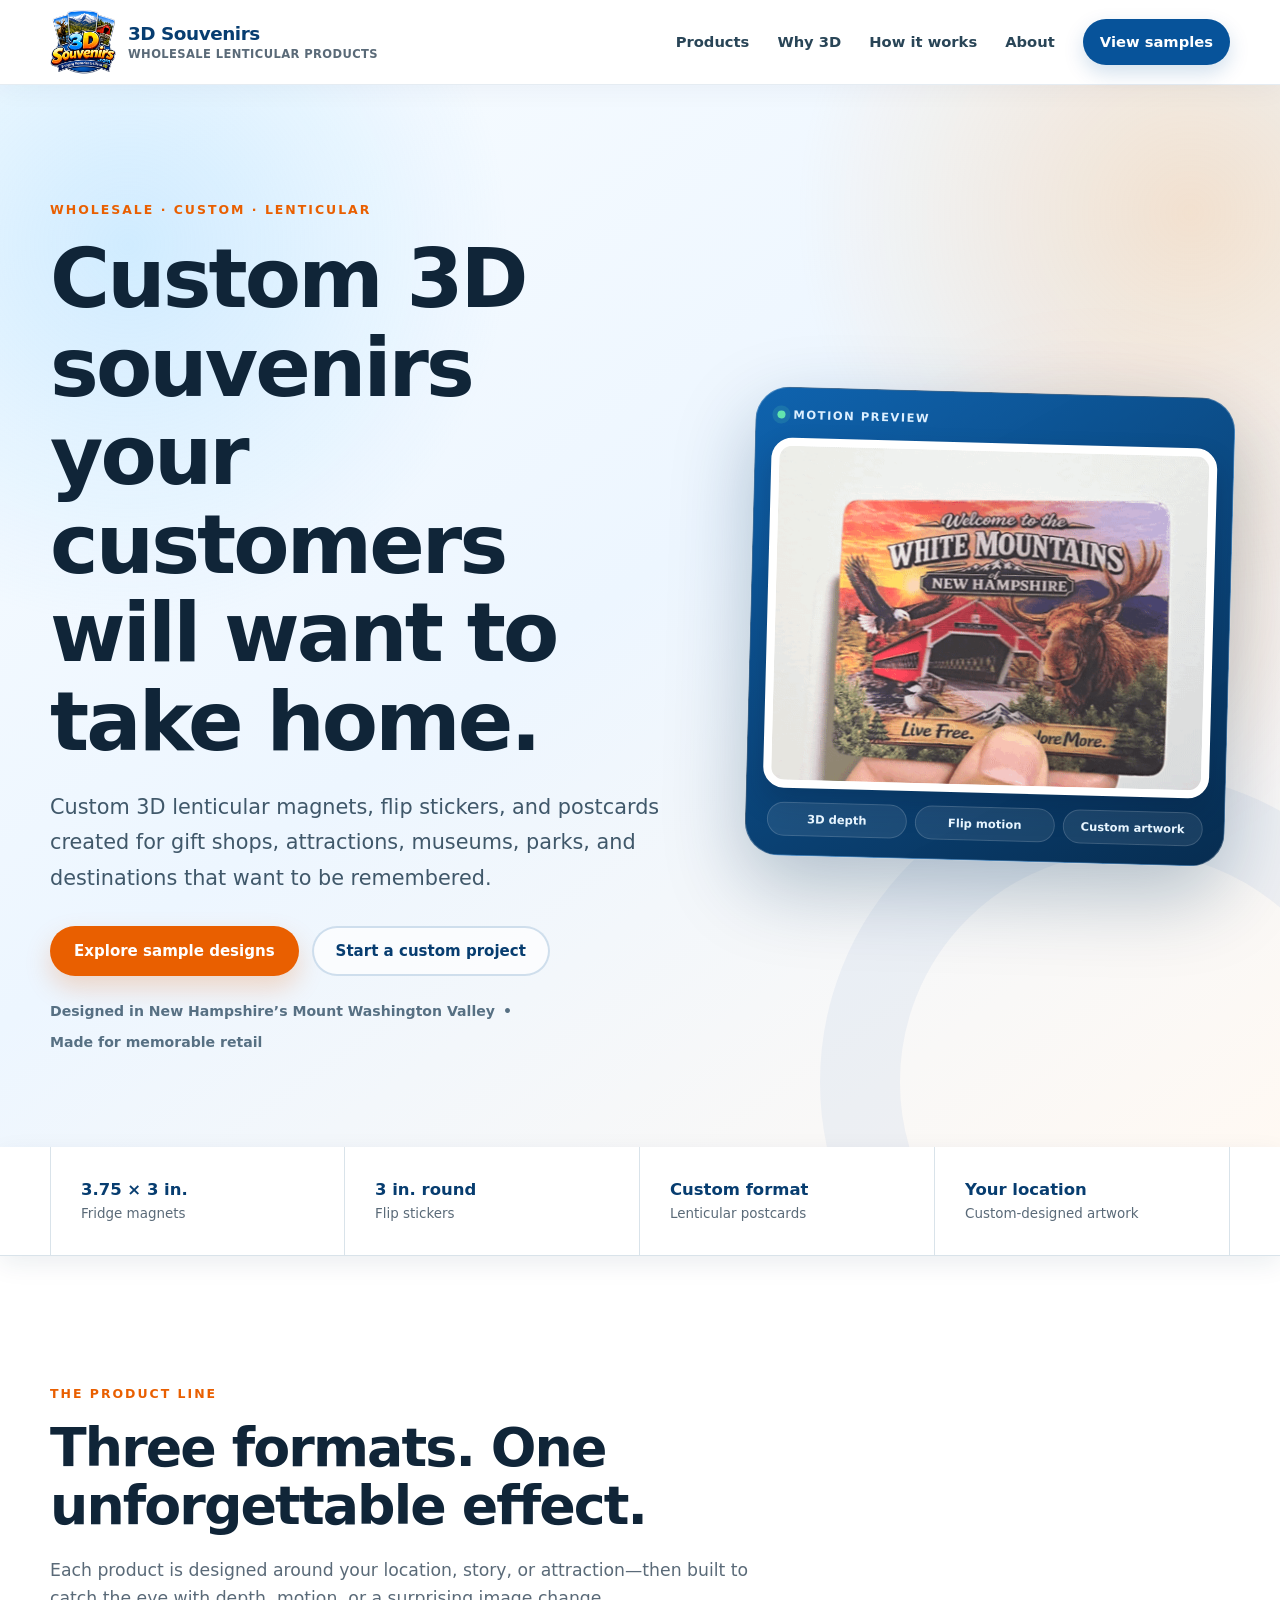
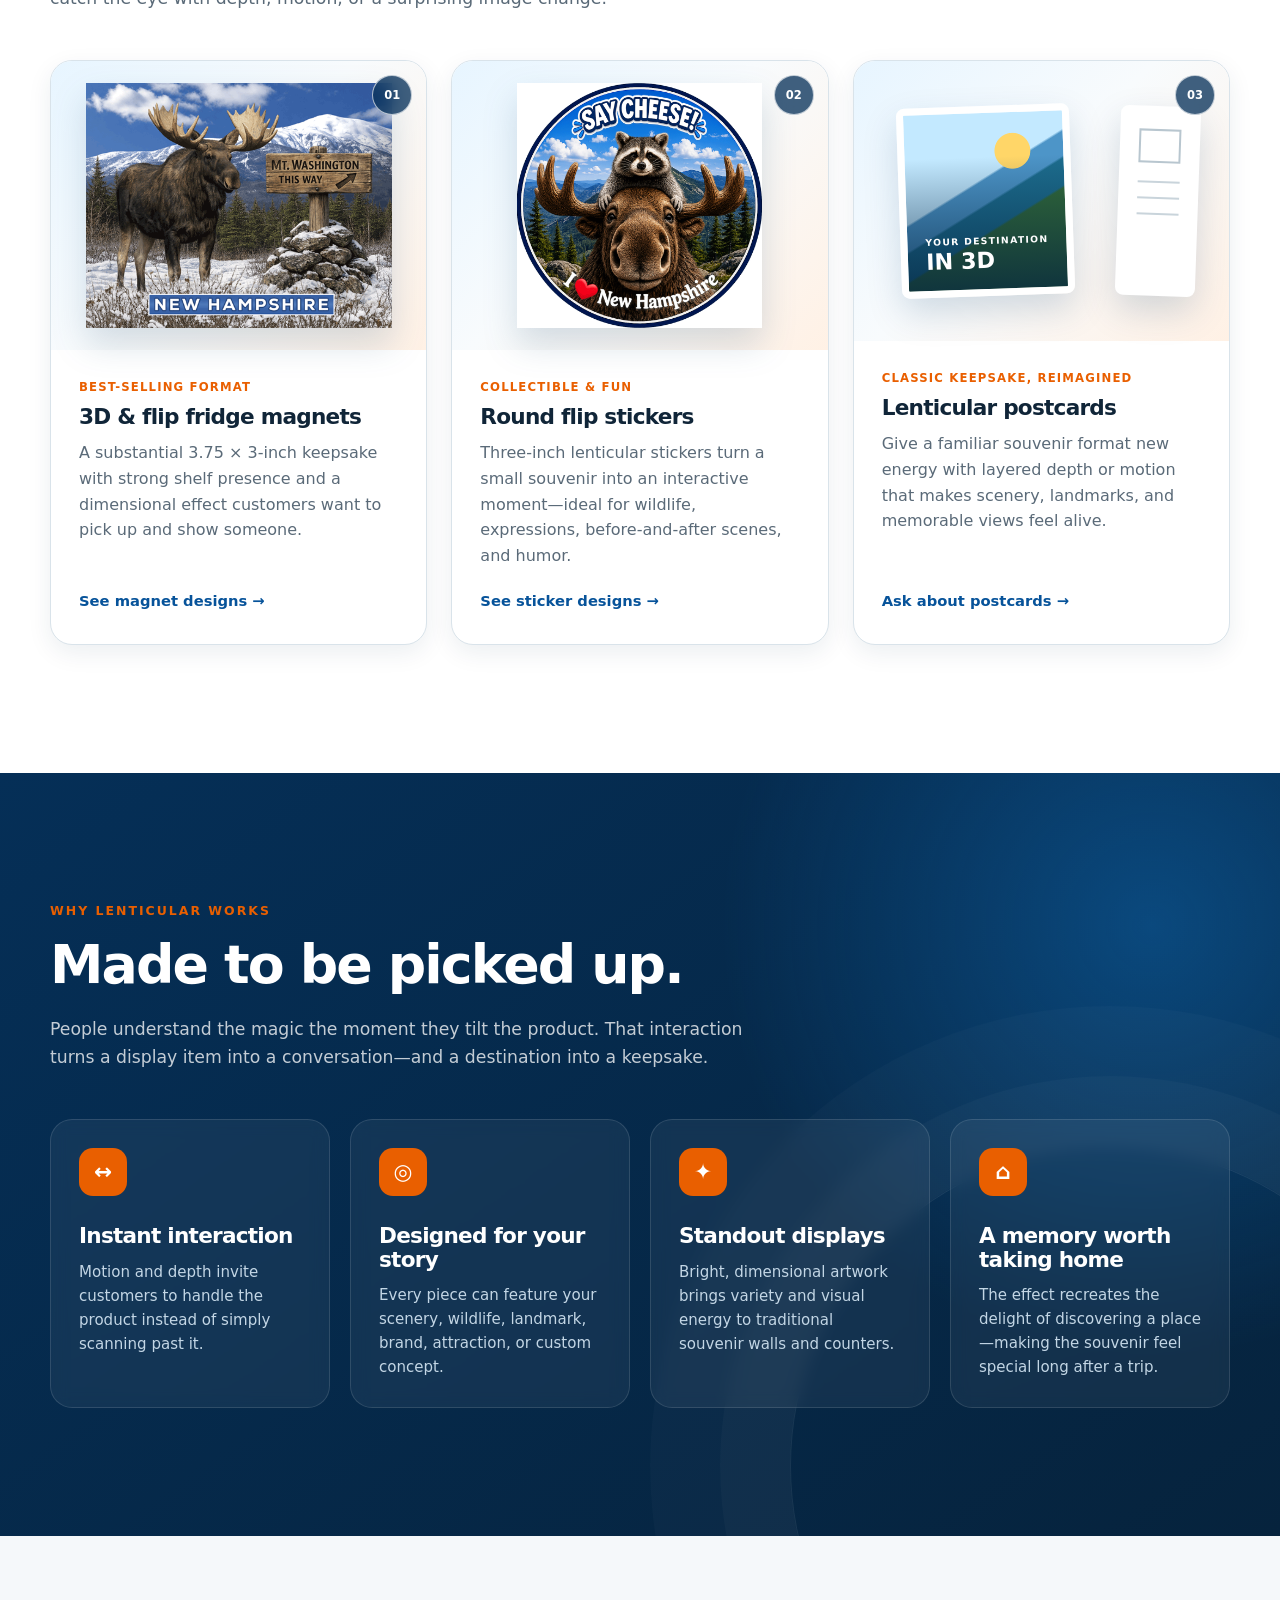
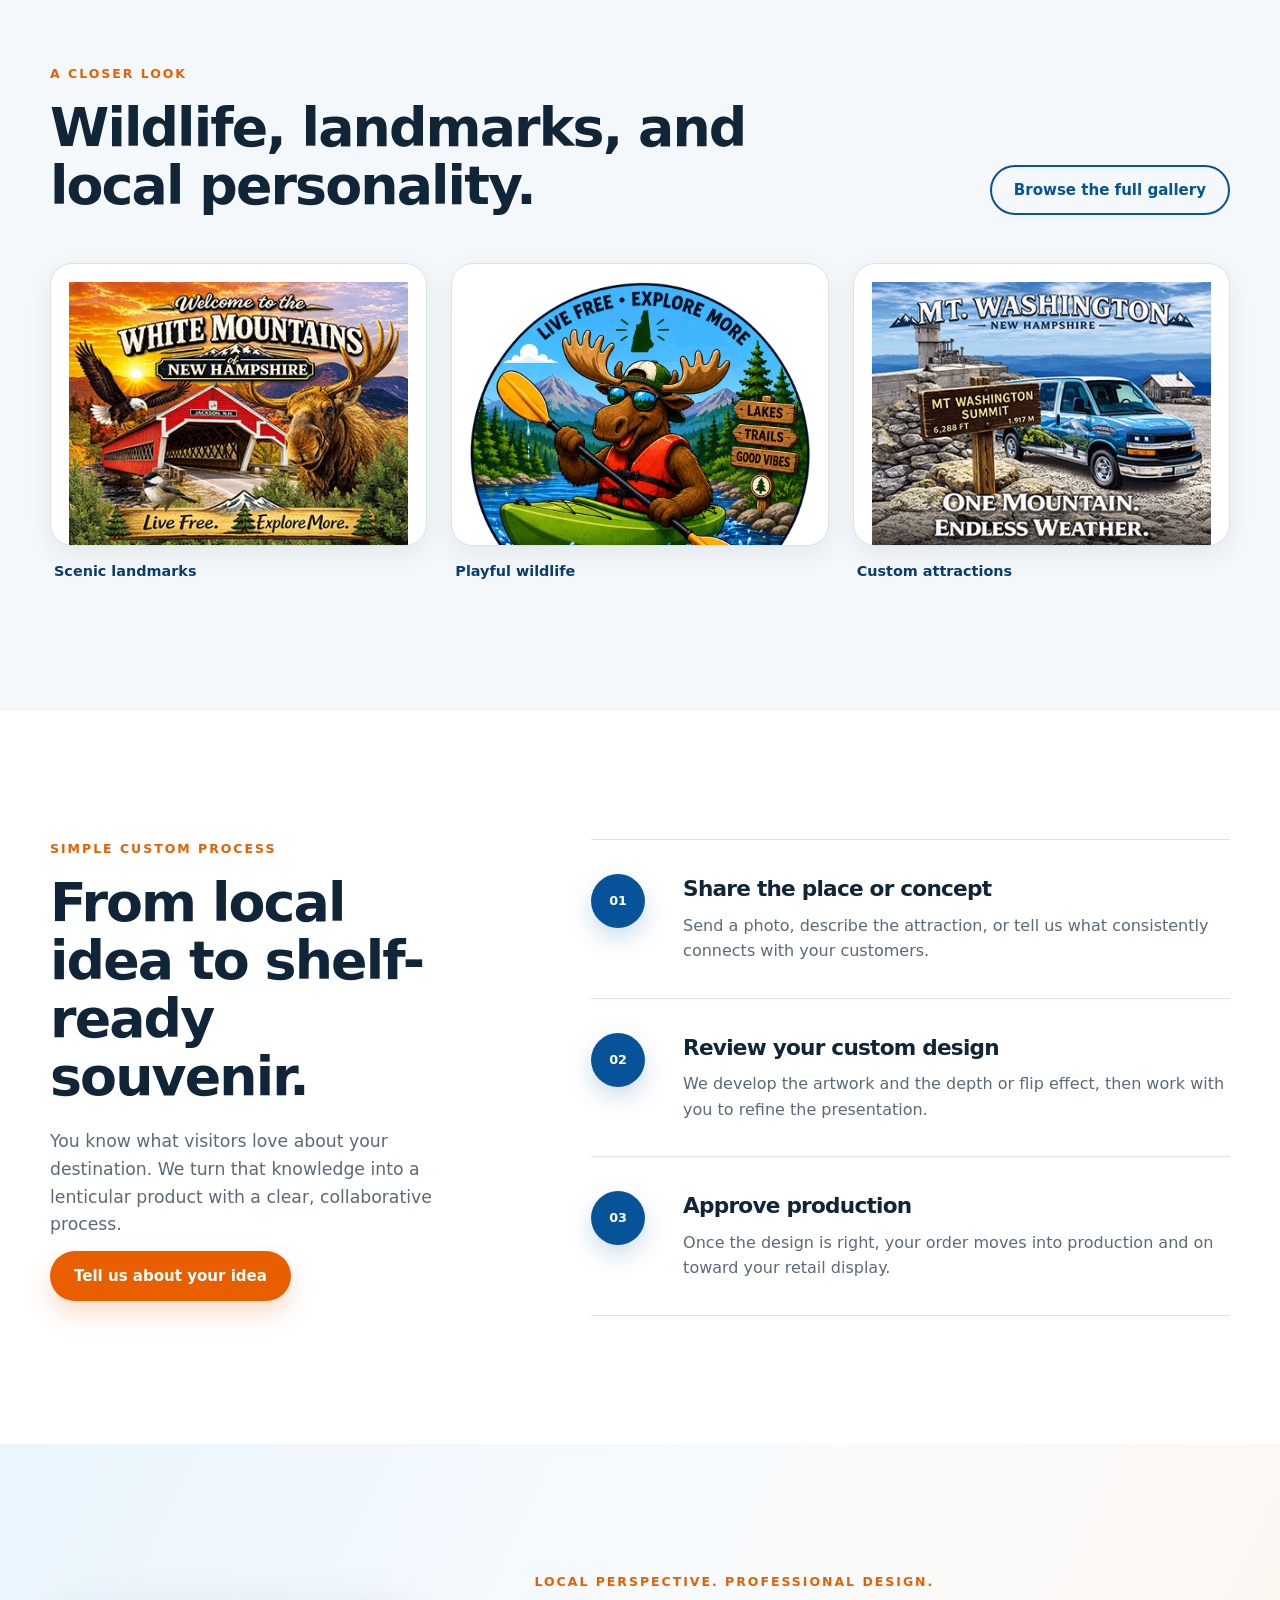
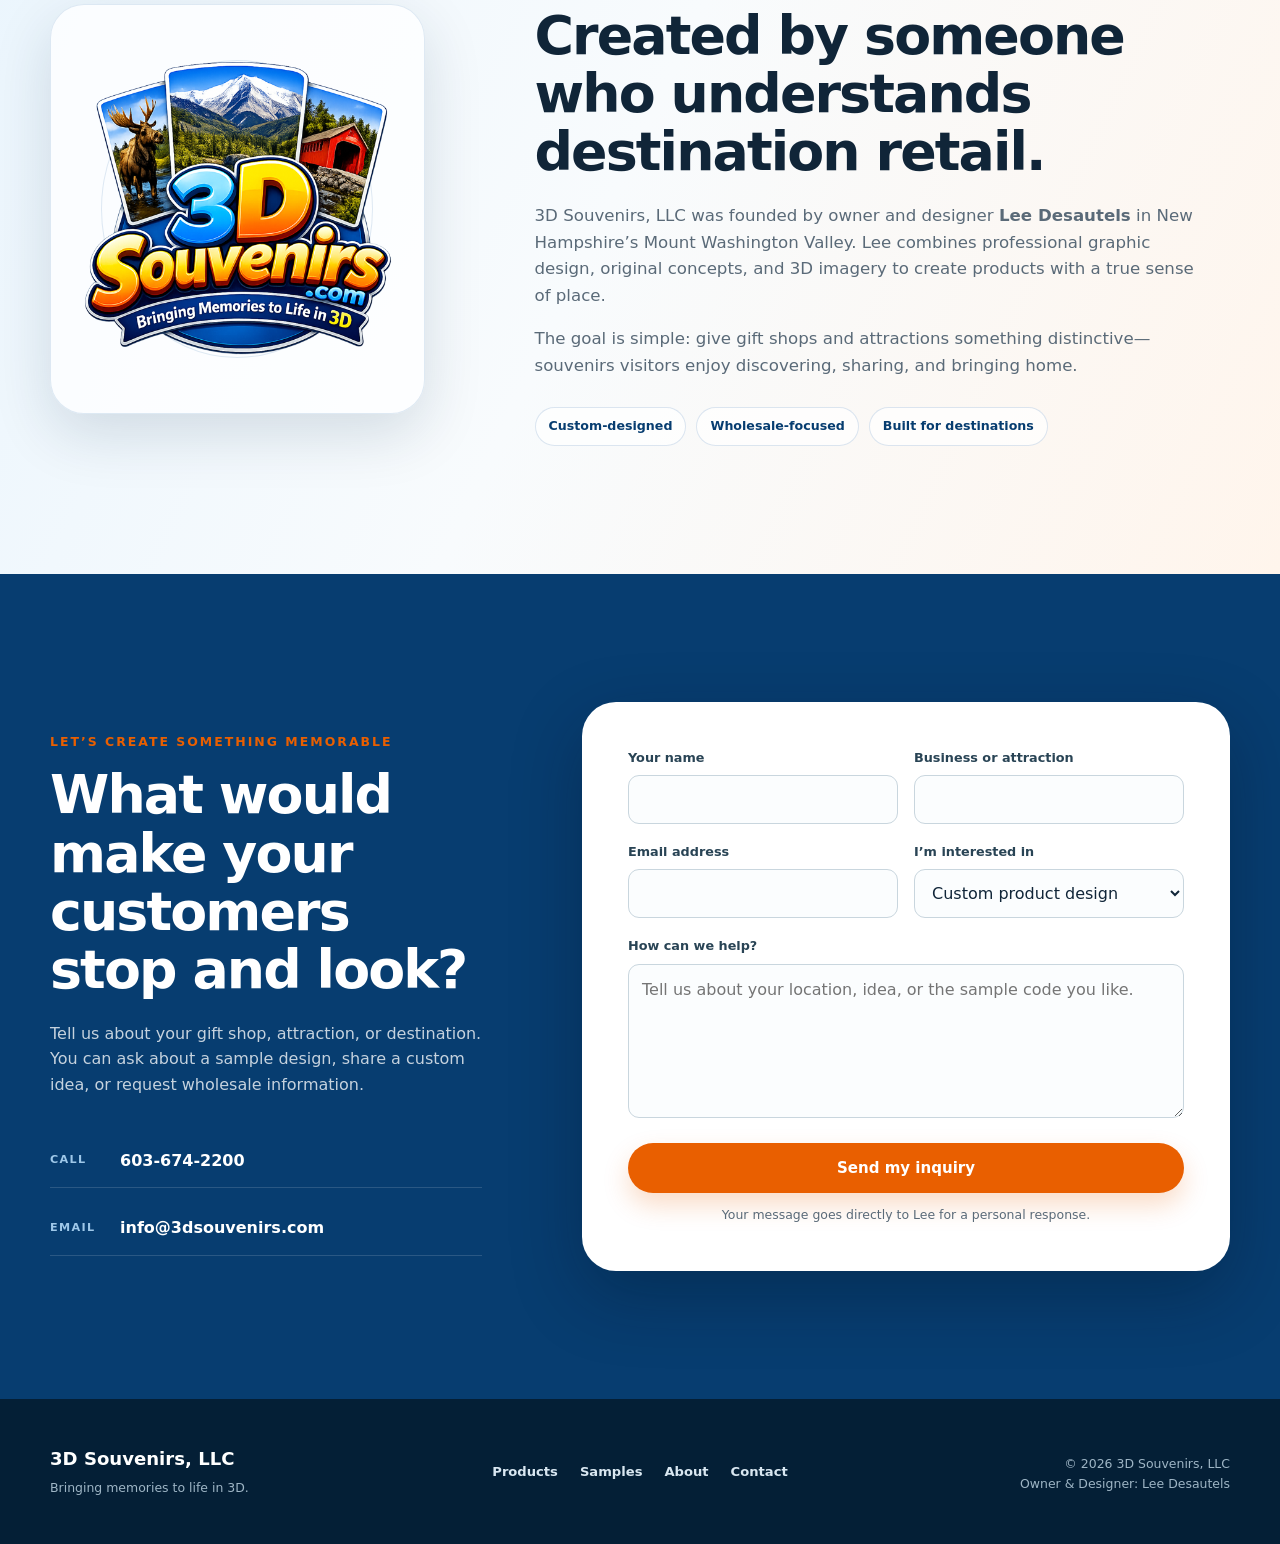
==== commit e98edd03: "Update homepage headline" ====
--- a/index.html
+++ b/index.html
@@ -112,7 +112,7 @@
             <div class="shell hero-grid">
                 <div class="hero-copy">
                     <p class="eyebrow">Wholesale · Custom · Lenticular</p>
-                    <h1>3D souvenirs that move—and move off the shelf.</h1>
+                    <h1>Custom 3D souvenirs your customers will want to take home.</h1>
                     <p class="hero-intro">
                         Custom 3D lenticular magnets, flip stickers, and postcards
                         created for gift shops, attractions, museums, parks, and
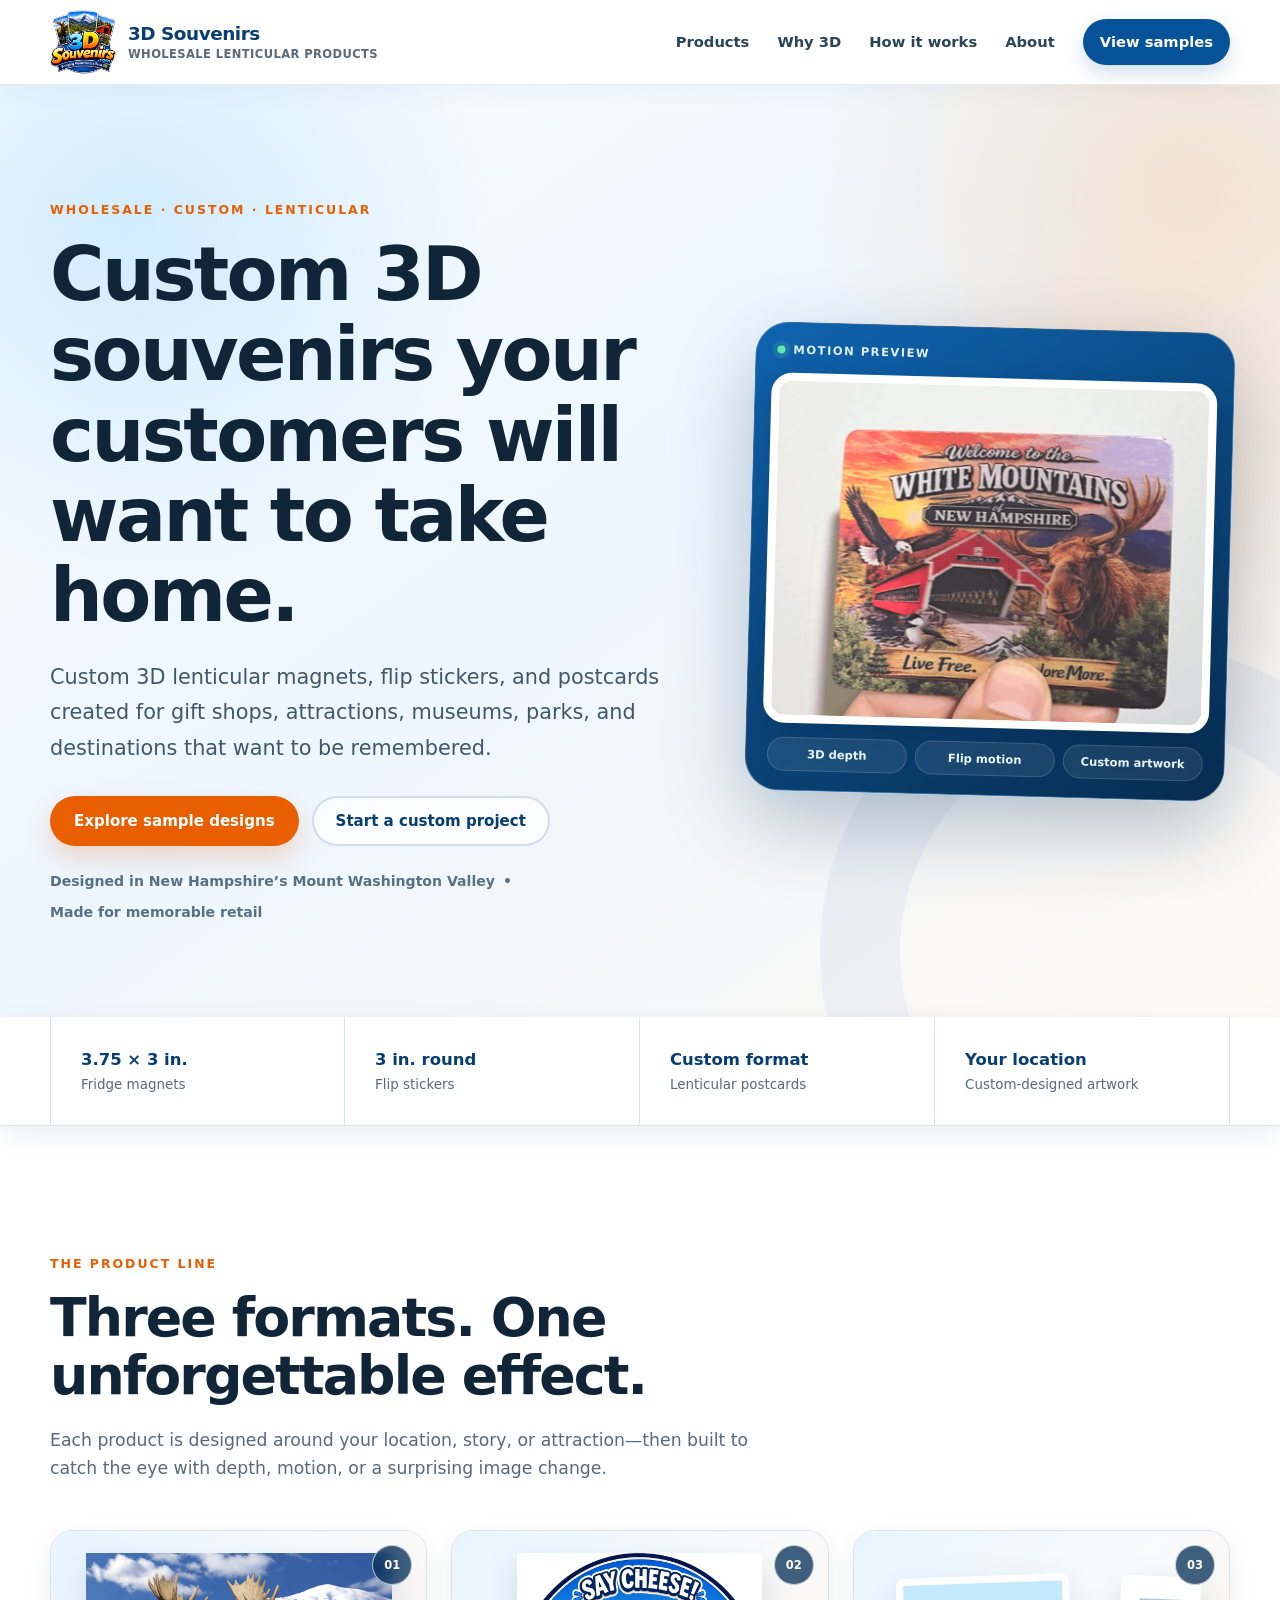
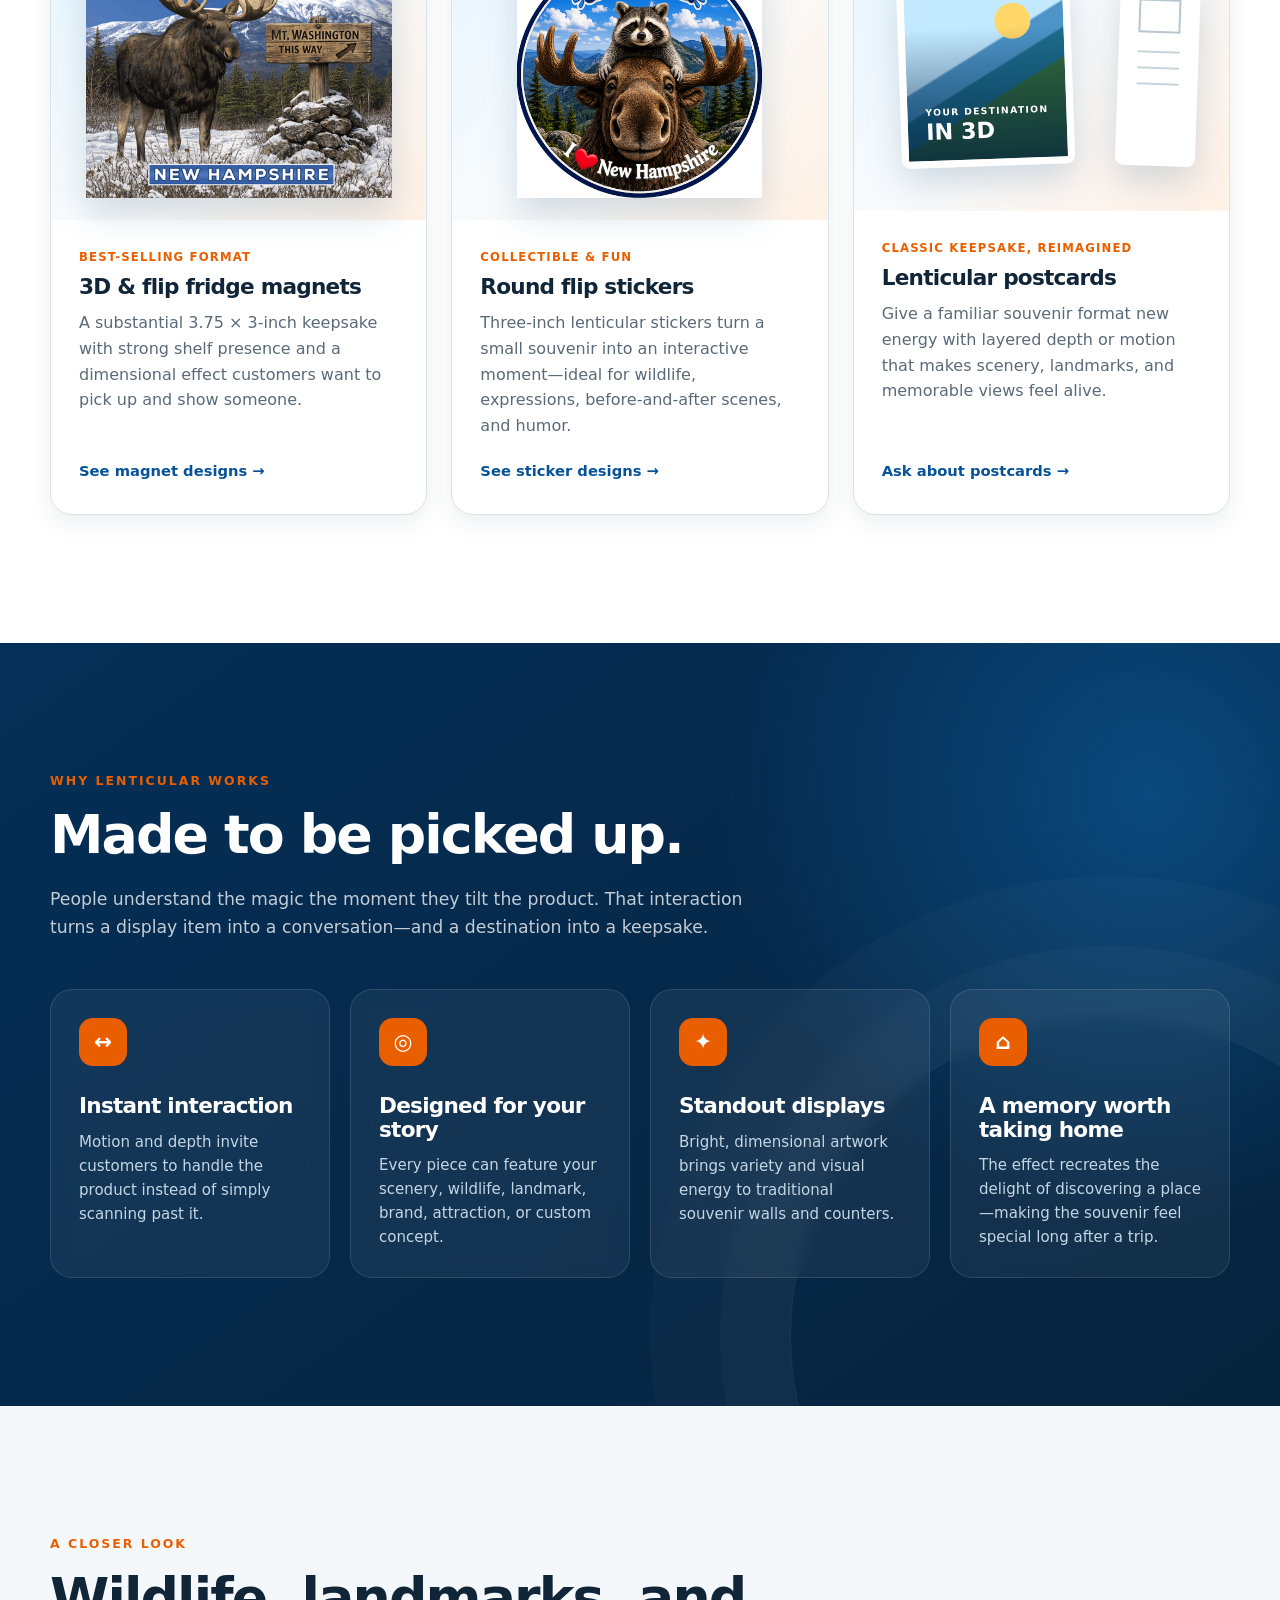
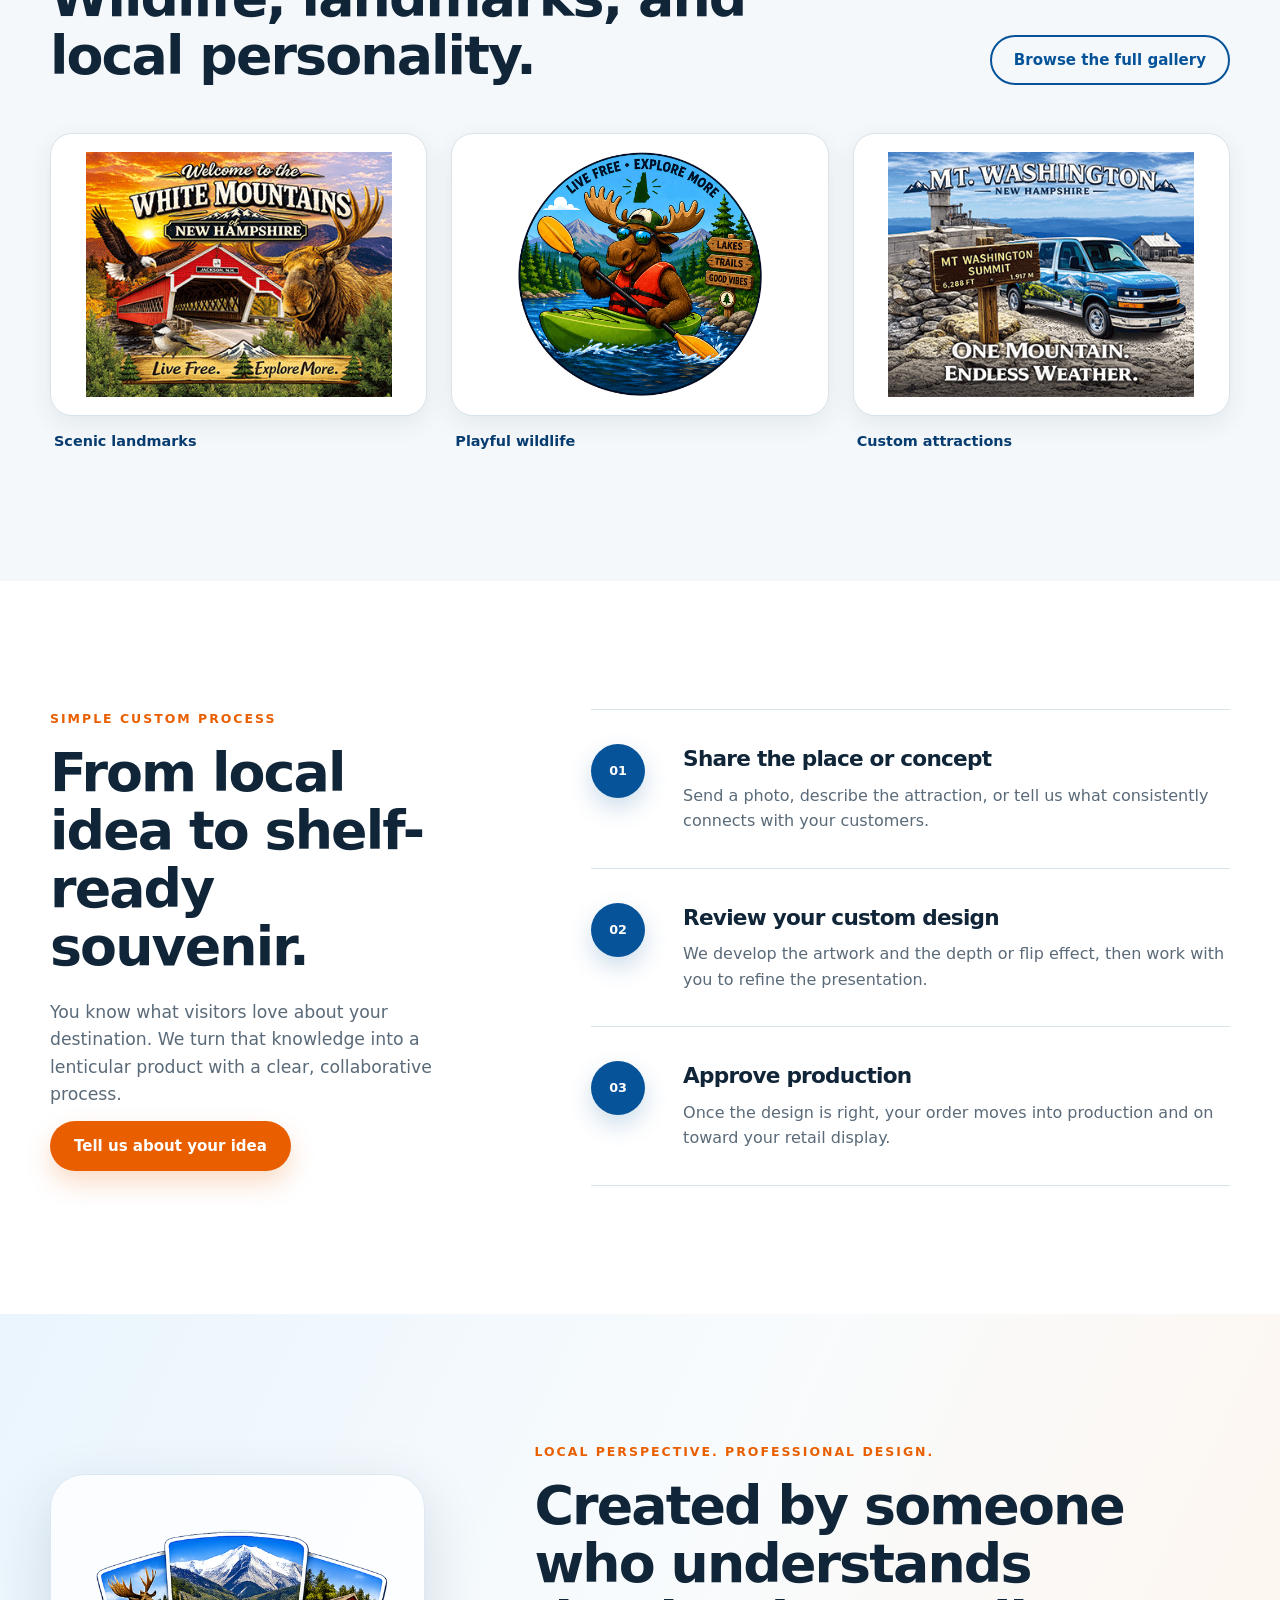
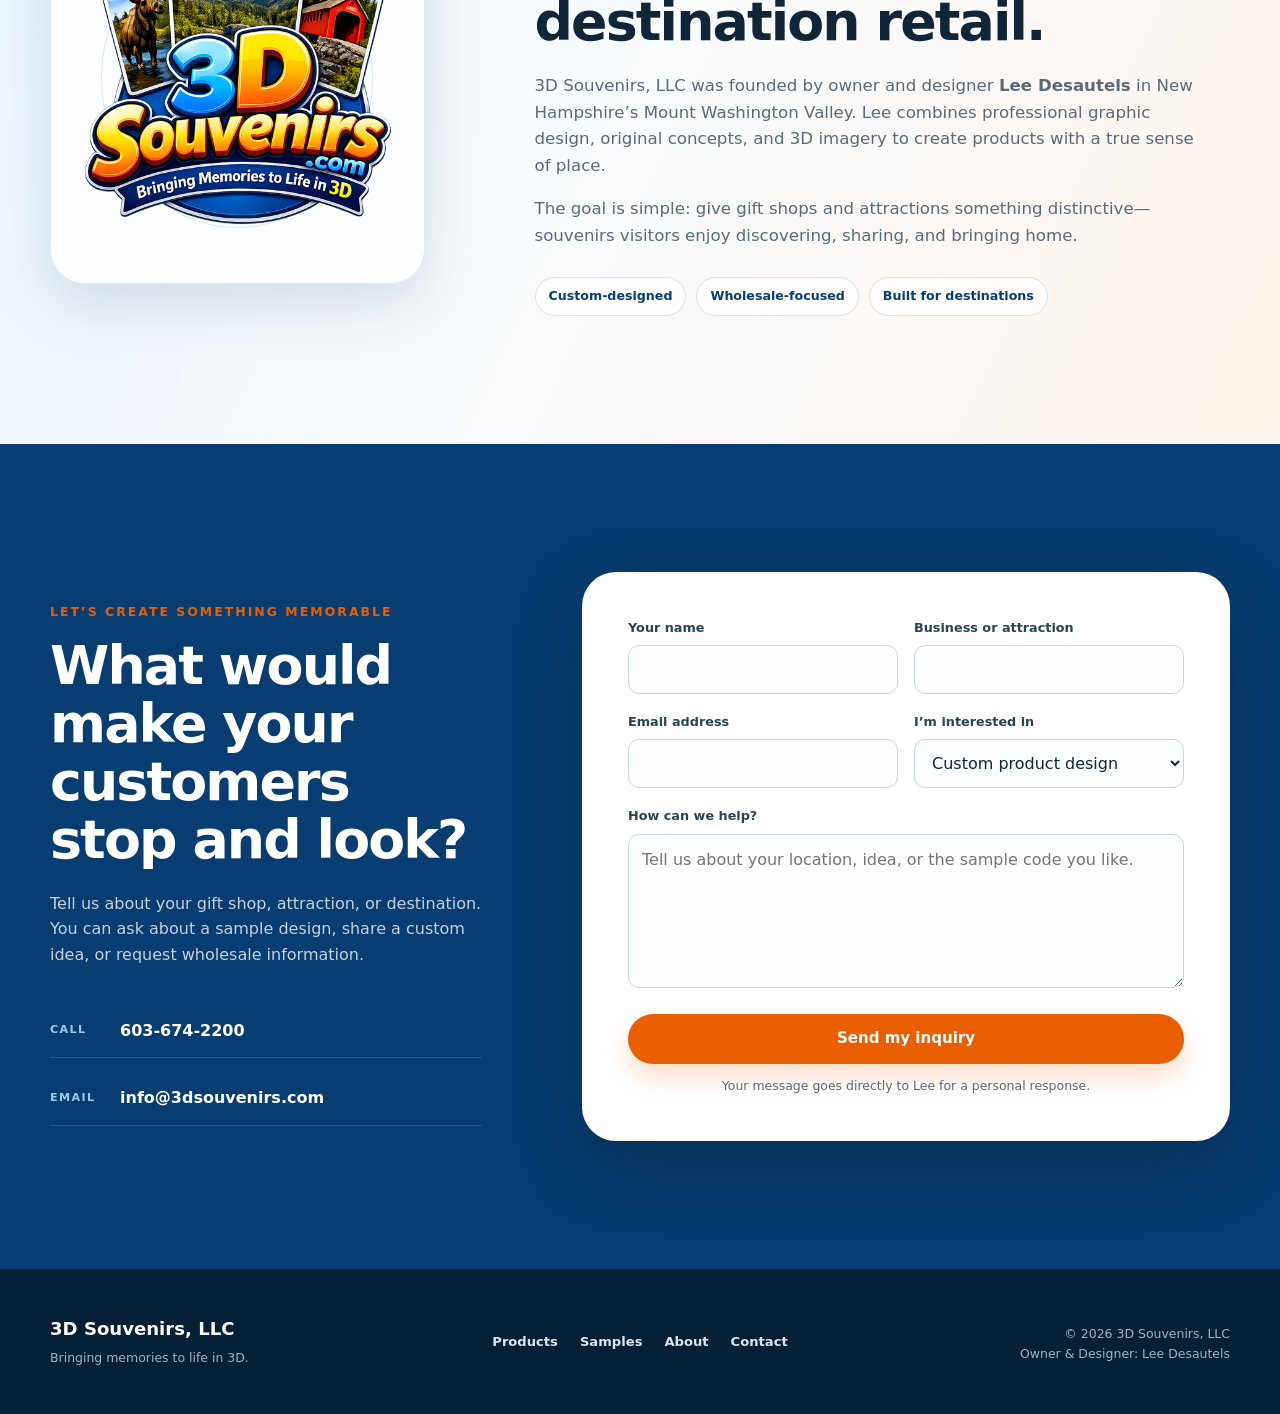
==== commit 752ac9e8: "Refresh featured image styling" ====
--- a/index.html
+++ b/index.html
@@ -31,7 +31,7 @@
     <meta name="twitter:image" content="https://3dsouvenirs.com/3DSouvenirs.png">
 
     <link rel="icon" href="/3DSouvenirs.png" type="image/png">
-    <link rel="stylesheet" href="/assets/site.css">
+    <link rel="stylesheet" href="/assets/site.css?v=20260728-1">
     <script src="/assets/site.js" defer></script>
 
     <!-- Google tag (gtag.js) -->
--- a/assets/site.css
+++ b/assets/site.css
@@ -101,6 +101,10 @@
     font-size: clamp(2.8rem, 6.4vw, 5.4rem);
 }
 
+.hero h1 {
+    font-size: clamp(2.6rem, 5.8vw, 5rem);
+}
+
 h2 {
     margin-bottom: 22px;
     font-size: clamp(2.1rem, 4.2vw, 3.8rem);
@@ -778,20 +782,20 @@
 }
 
 .featured-grid figure > div {
-    display: grid;
+    position: relative;
     overflow: hidden;
     aspect-ratio: 4 / 3;
-    padding: 18px;
     border: 1px solid var(--line);
     border-radius: var(--radius-md);
-    place-items: center;
     background: var(--paper);
     box-shadow: var(--shadow-sm);
 }
 
 .featured-grid img {
-    width: 100%;
-    height: 100%;
+    position: absolute;
+    inset: 18px;
+    width: calc(100% - 36px);
+    height: calc(100% - 36px);
     object-fit: contain;
 }
 
@@ -1668,6 +1672,10 @@
         font-size: clamp(2.55rem, 13vw, 4rem);
     }
 
+    .hero h1 {
+        font-size: clamp(2.35rem, 12vw, 3.7rem);
+    }
+
     h2 {
         font-size: clamp(2rem, 10vw, 3rem);
     }
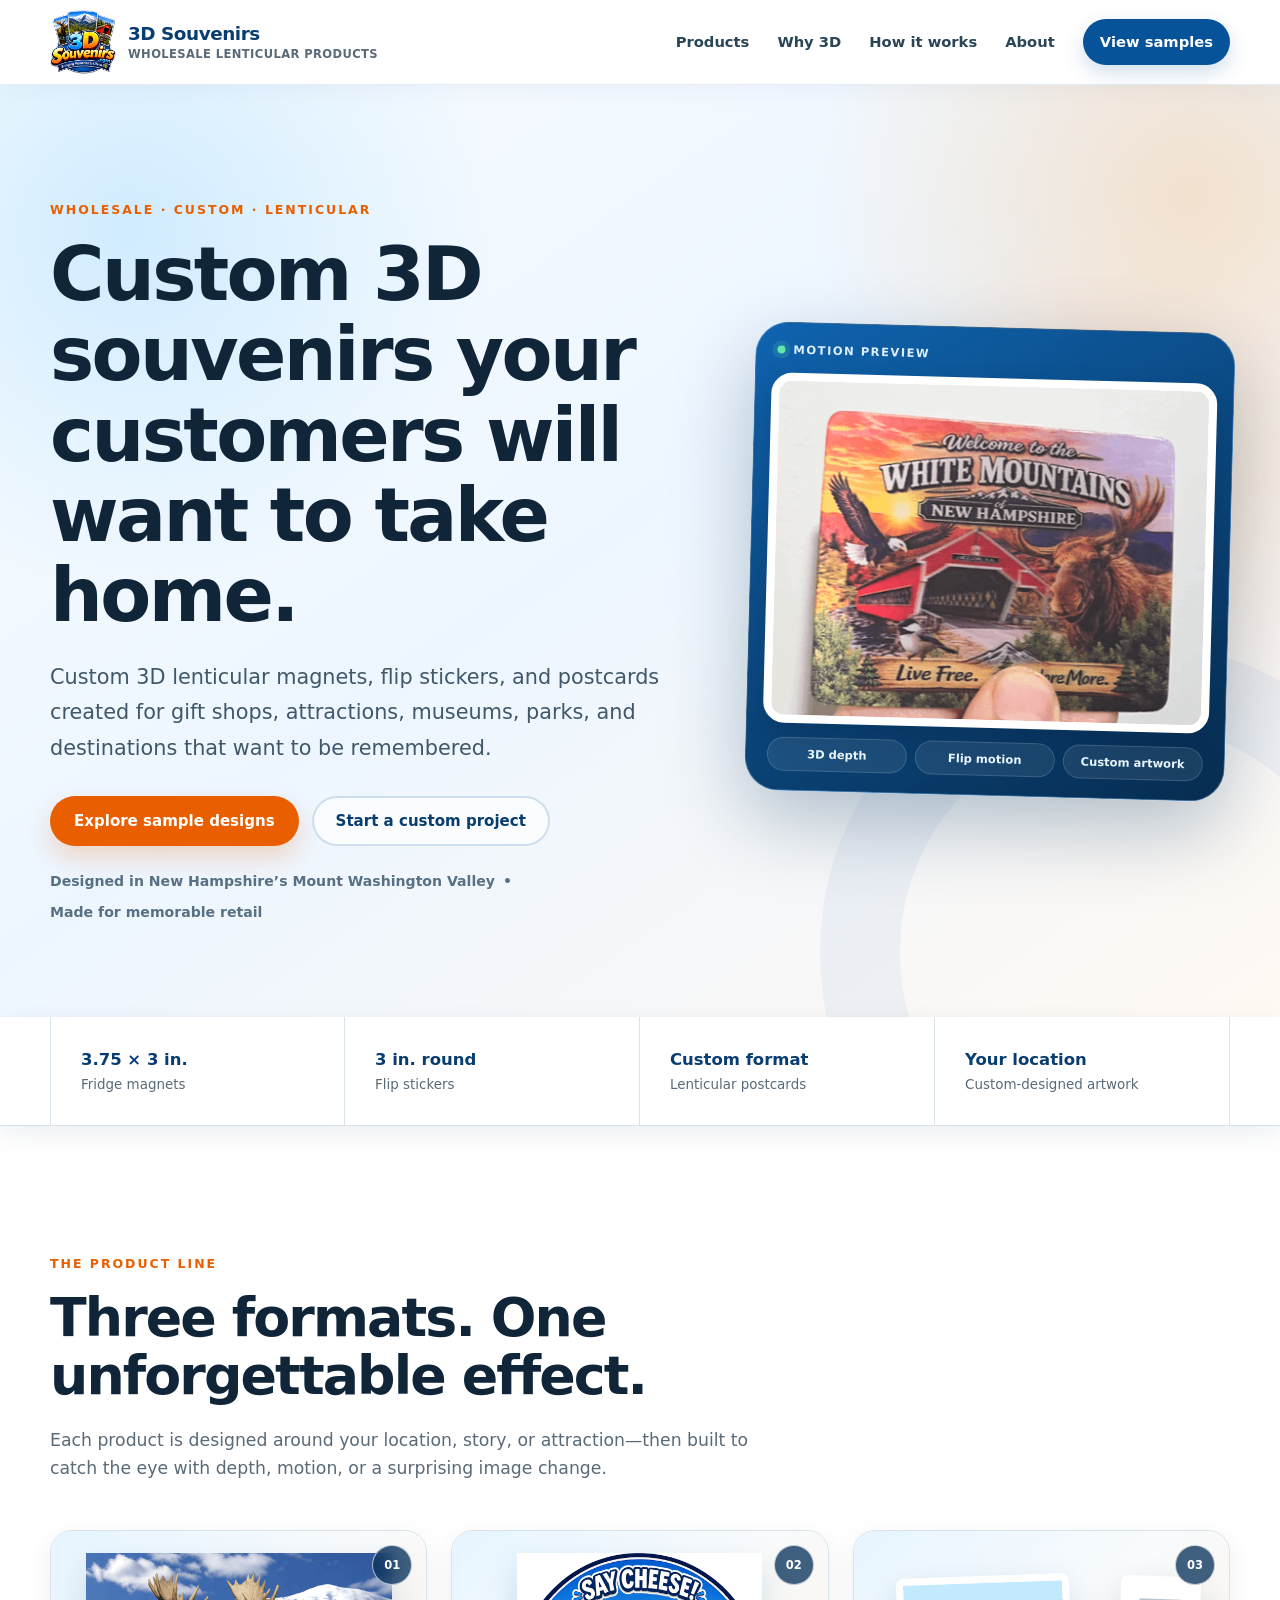
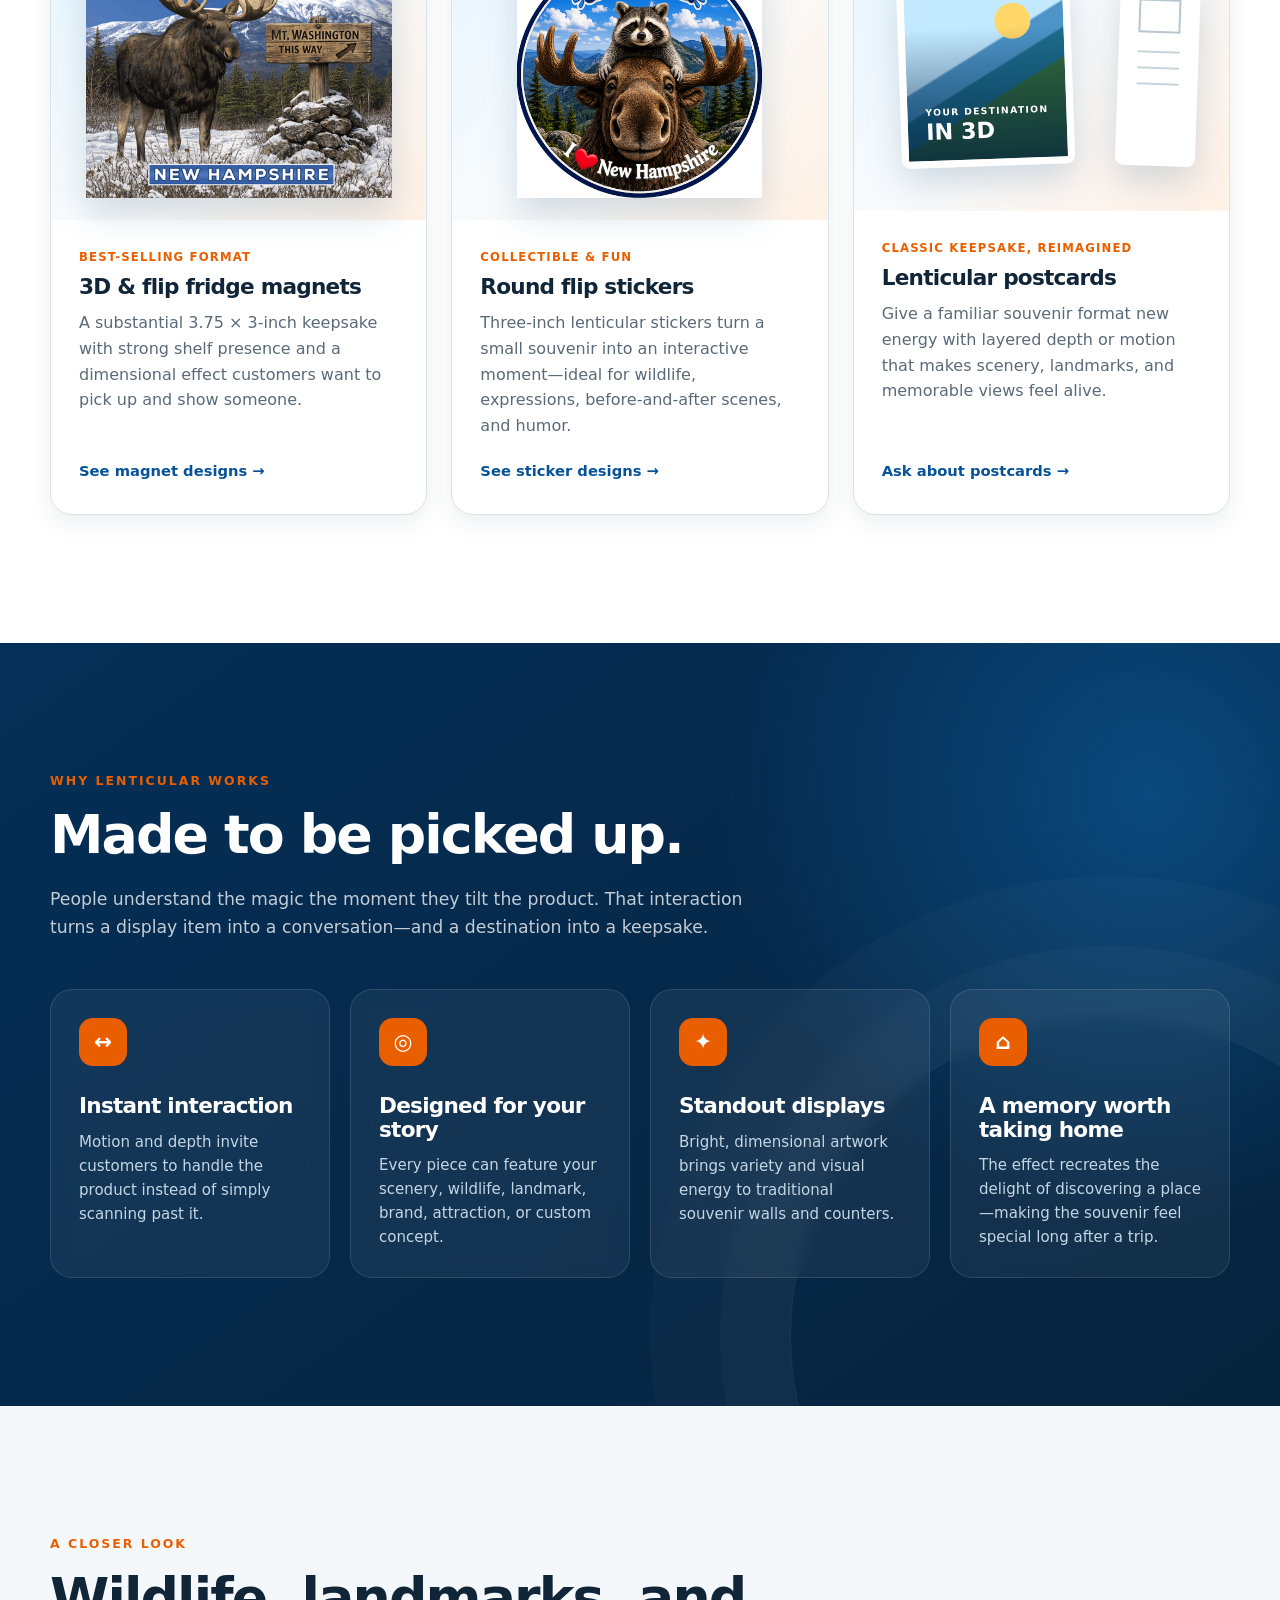
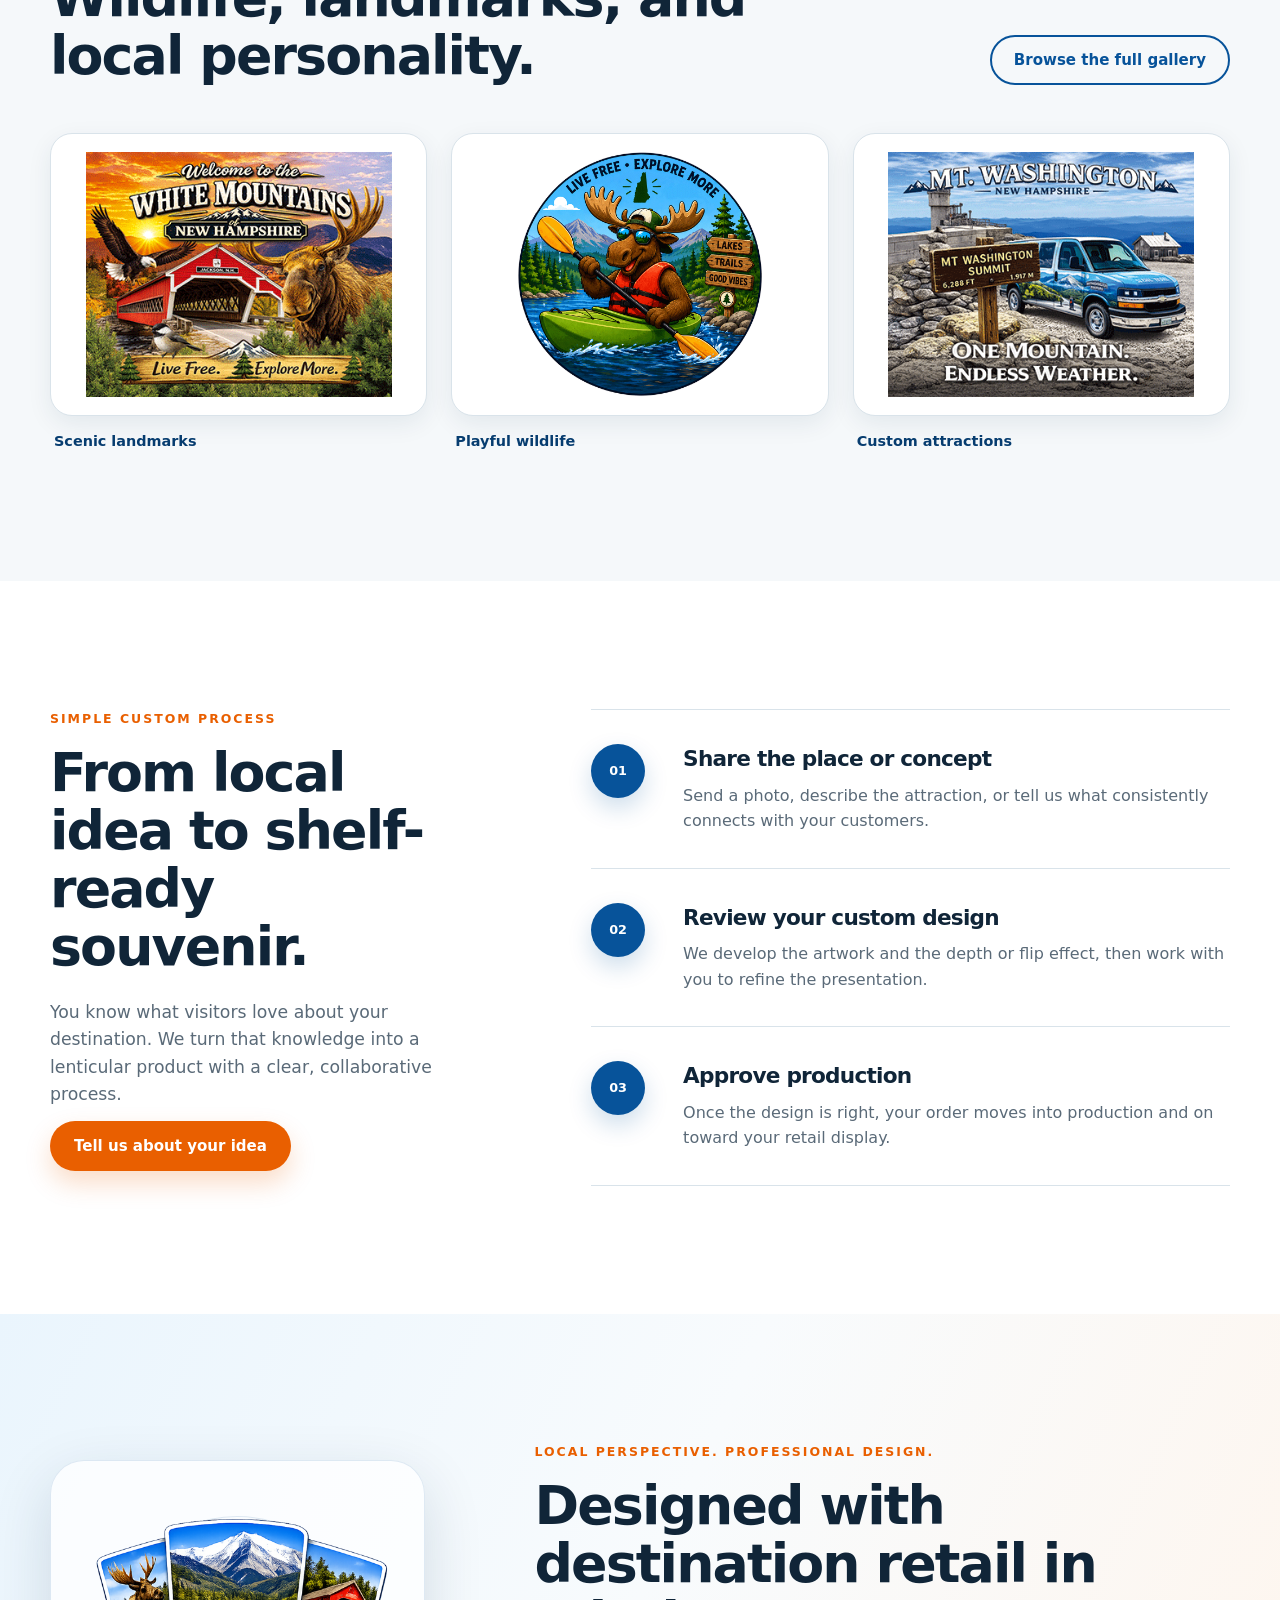
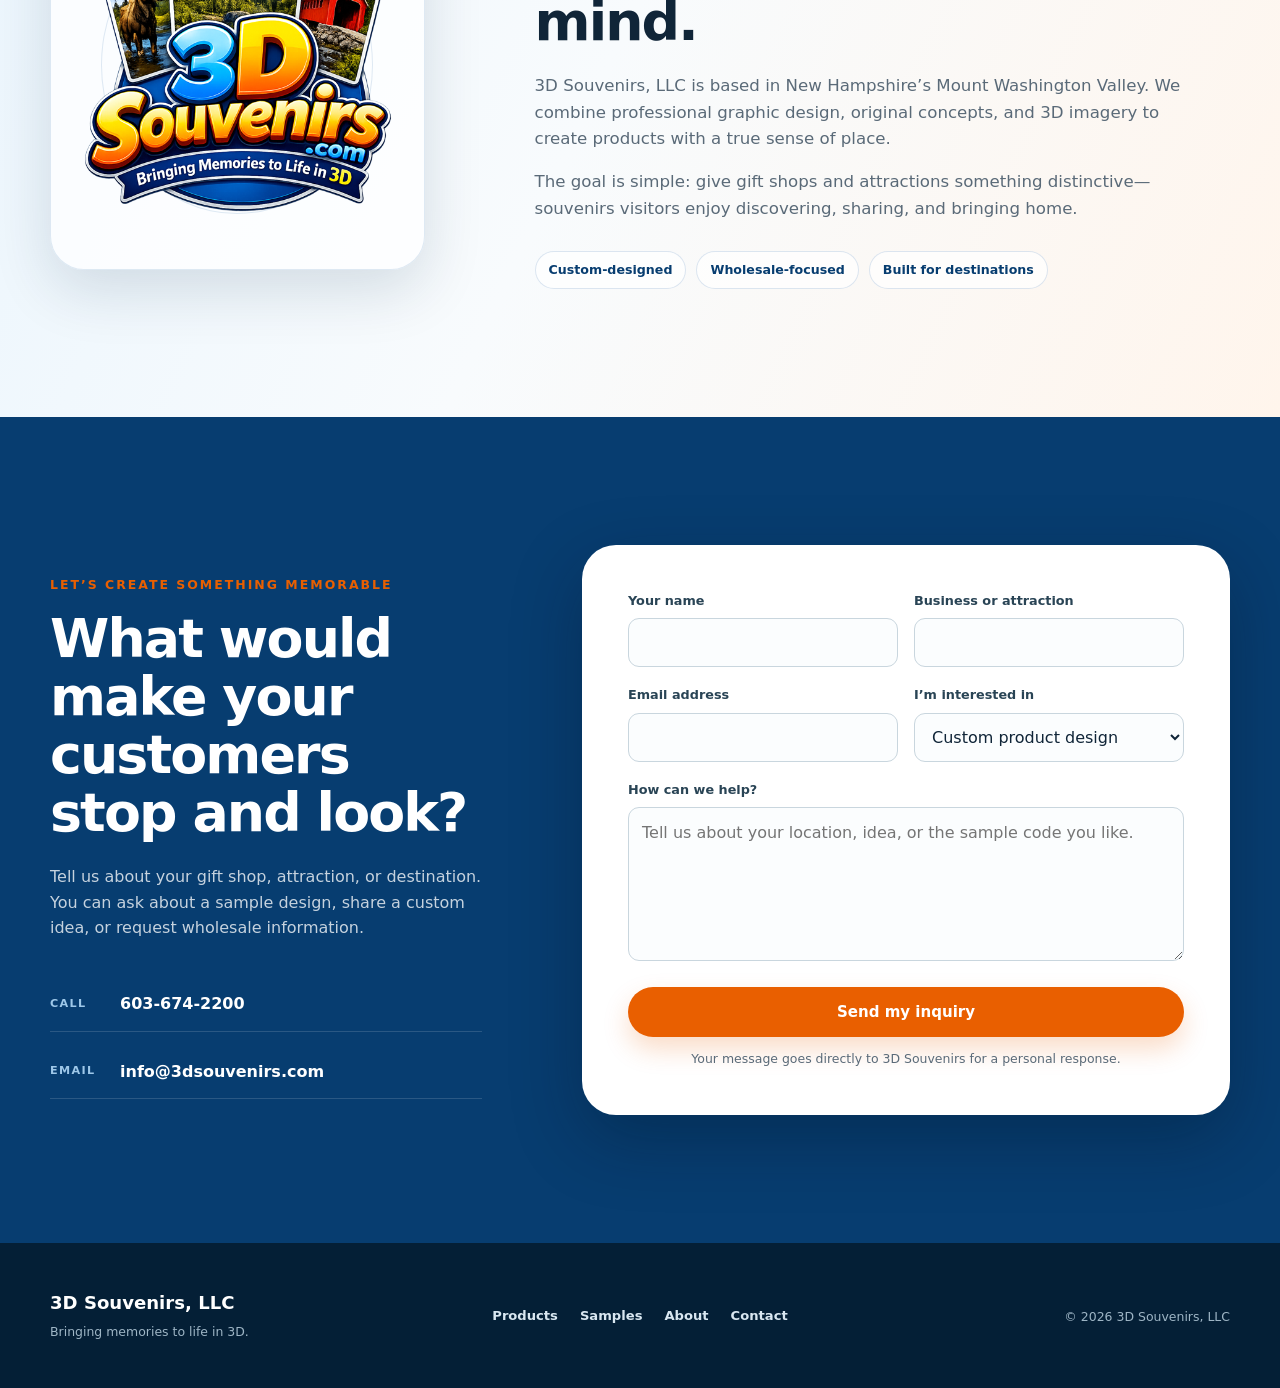
==== commit d0639d9d: "Remove personal name from homepage" ====
--- a/index.html
+++ b/index.html
@@ -52,10 +52,6 @@
         "logo": "https://3dsouvenirs.com/3DSouvenirs.png",
         "email": "info@3dsouvenirs.com",
         "telephone": "+1-603-674-2200",
-        "founder": {
-            "@type": "Person",
-            "name": "Lee Desautels"
-        },
         "description": "Custom wholesale 3D lenticular magnets, flip stickers, and postcards for gift shops, attractions, museums, parks, and tourist destinations.",
         "areaServed": "United States",
         "knowsAbout": [
@@ -441,11 +437,10 @@
                 </div>
                 <div>
                     <p class="eyebrow">Local perspective. Professional design.</p>
-                    <h2>Created by someone who understands destination retail.</h2>
+                    <h2>Designed with destination retail in mind.</h2>
                     <p>
-                        3D Souvenirs, LLC was founded by owner and designer
-                        <strong>Lee Desautels</strong> in New Hampshire’s Mount
-                        Washington Valley. Lee combines professional graphic design,
+                        3D Souvenirs, LLC is based in New Hampshire’s Mount
+                        Washington Valley. We combine professional graphic design,
                         original concepts, and 3D imagery to create products with a
                         true sense of place.
                     </p>
@@ -570,7 +565,7 @@
                             Send my inquiry
                         </button>
                         <p class="form-note">
-                            Your message goes directly to Lee for a personal response.
+                            Your message goes directly to 3D Souvenirs for a personal response.
                         </p>
                     </form>
                 </div>
@@ -591,8 +586,7 @@
                 <a href="#contact">Contact</a>
             </nav>
             <p class="copyright">
-                © <span data-current-year>2026</span> 3D Souvenirs, LLC<br>
-                Owner &amp; Designer: Lee Desautels
+                © <span data-current-year>2026</span> 3D Souvenirs, LLC
             </p>
         </div>
     </footer>
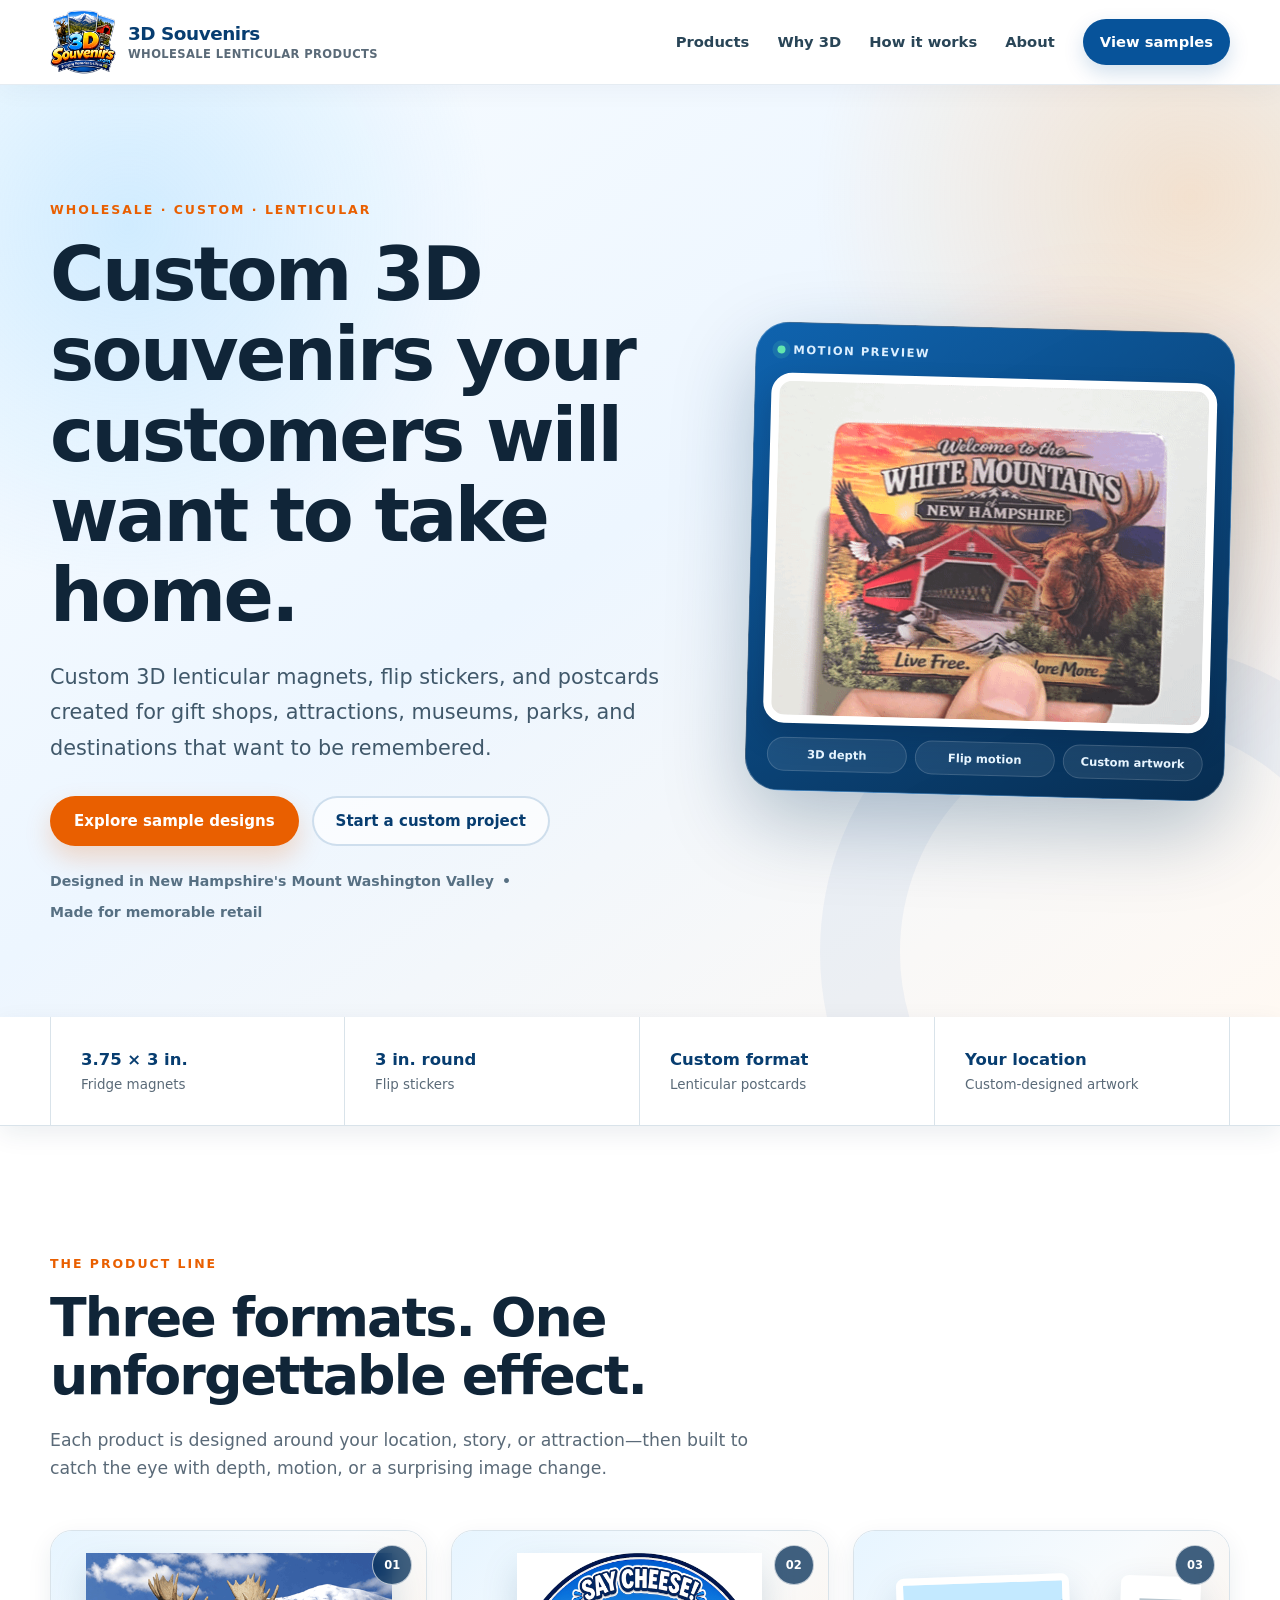
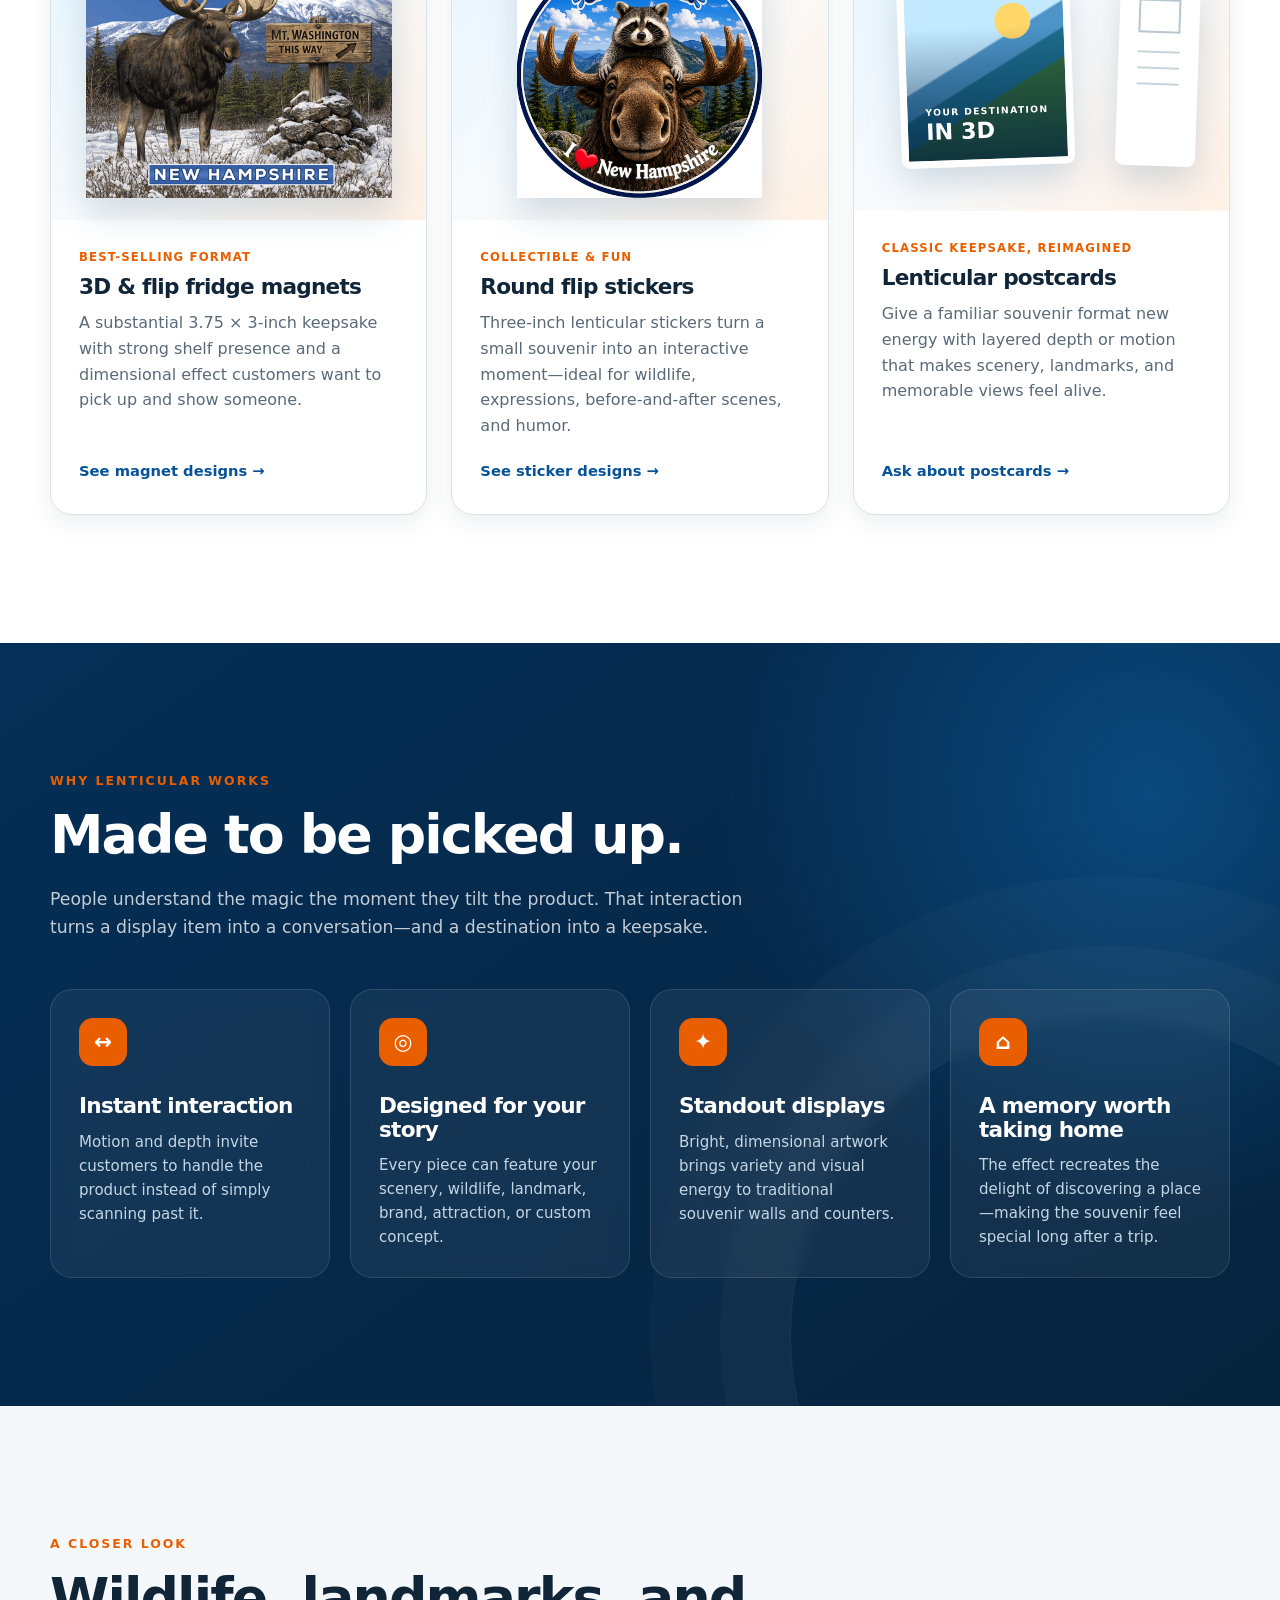
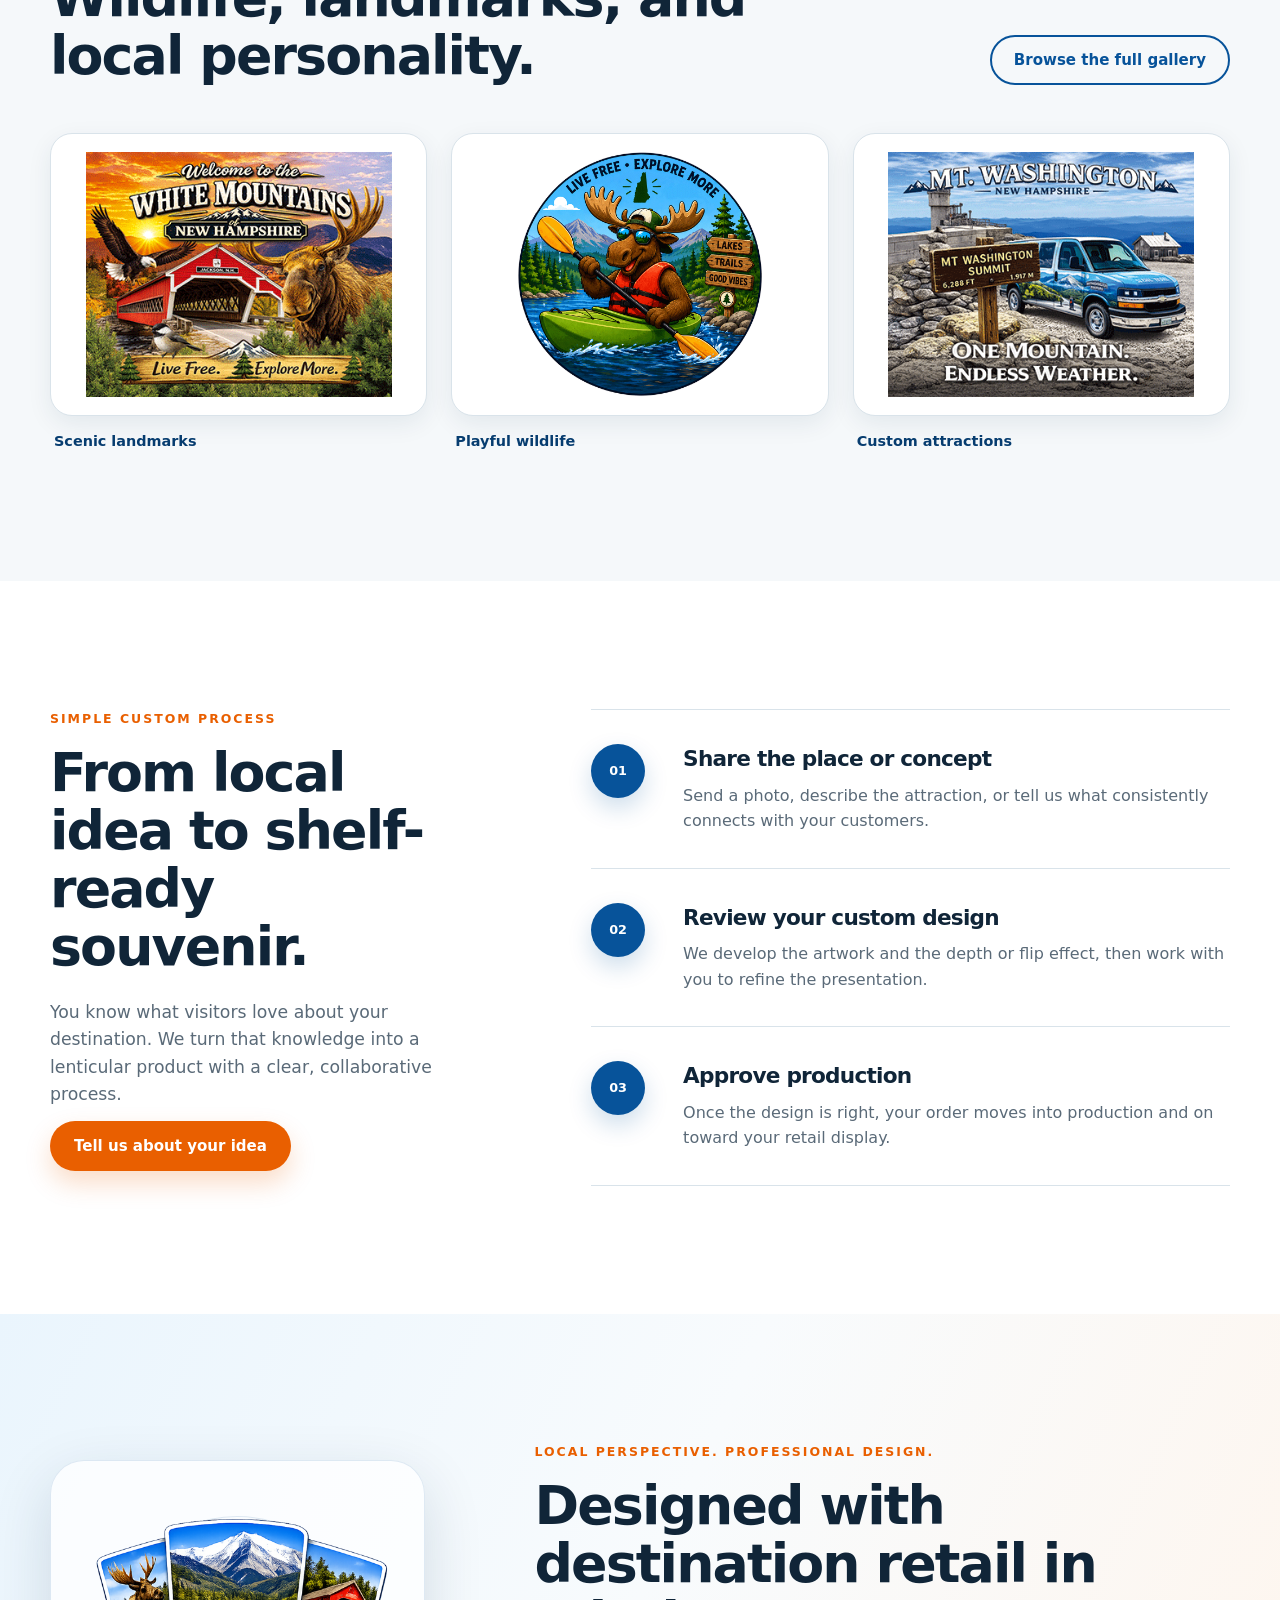
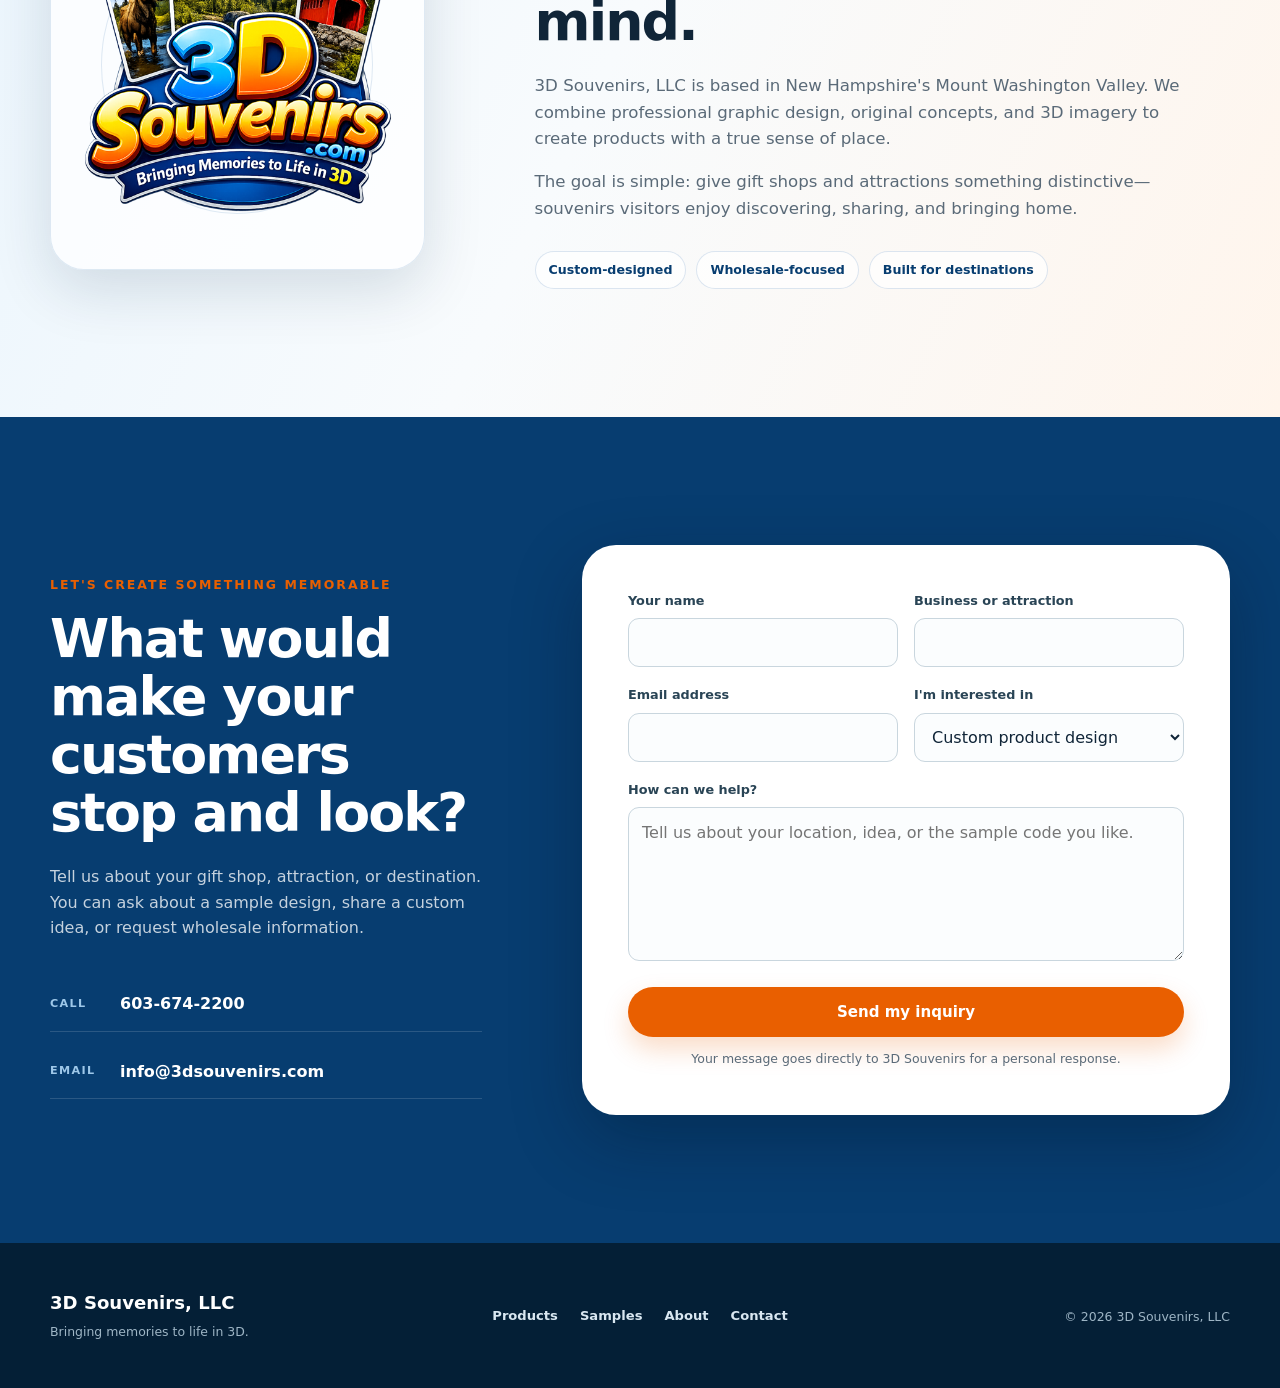
==== commit fb158561: "Restore index.html" ====
--- a/index.html
+++ b/index.html
@@ -125,7 +125,7 @@
                     </div>
 
                     <p class="hero-note">
-                        Designed in New Hampshire’s Mount Washington Valley
+                        Designed in New Hampshire's Mount Washington Valley
                         <span aria-hidden="true">•</span>
                         Made for memorable retail
                     </p>
@@ -439,7 +439,7 @@
                     <p class="eyebrow">Local perspective. Professional design.</p>
                     <h2>Designed with destination retail in mind.</h2>
                     <p>
-                        3D Souvenirs, LLC is based in New Hampshire’s Mount
+                        3D Souvenirs, LLC is based in New Hampshire's Mount
                         Washington Valley. We combine professional graphic design,
                         original concepts, and 3D imagery to create products with a
                         true sense of place.
@@ -461,7 +461,7 @@
         <section class="contact-section" id="contact">
             <div class="shell contact-grid">
                 <div class="contact-copy">
-                    <p class="eyebrow">Let’s create something memorable</p>
+                    <p class="eyebrow">Let's create something memorable</p>
                     <h2>What would make your customers stop and look?</h2>
                     <p>
                         Tell us about your gift shop, attraction, or destination.
@@ -538,7 +538,7 @@
                                 >
                             </div>
                             <div class="field">
-                                <label for="interest">I’m interested in</label>
+                                <label for="interest">I'm interested in</label>
                                 <select id="interest" name="interest">
                                     <option value="Custom product design">Custom product design</option>
                                     <option value="An existing sample design">An existing sample design</option>
